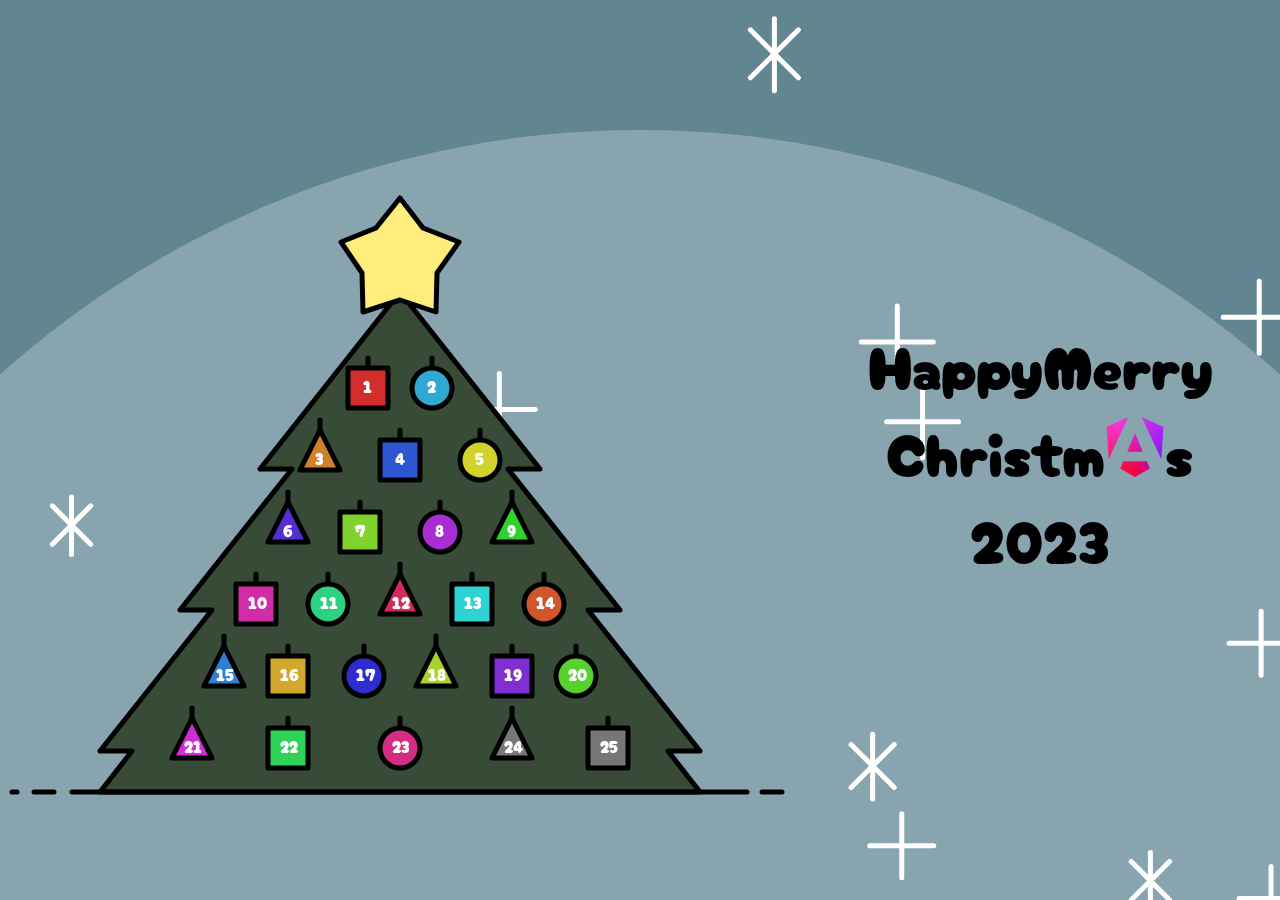
==== index.html @ 6daf7b14 "deploy: 8cb3fb19a23941d6f0b0b99a7056bf7deb6d0f2e" ====
<!DOCTYPE html><html lang="en" data-critters-container><head>
    <meta charset="utf-8">
    <title>Happy Merry Christmas! - Angular Advent Calendar 2023</title>
    <base href="/">
    <meta name="viewport" content="width=device-width, initial-scale=1">
    <link rel="icon" type="image/x-icon" href="favicon.ico">
  <style>@import"https://fonts.googleapis.com/css2?family=Cherry+Bomb+One&display=swap";html{font-family:Cherry Bomb One,cursive;box-sizing:border-box}html,body{margin:0;padding:0;height:100%}
</style><link rel="stylesheet" href="styles-BZAP3635.css" media="print" onload="this.media='all'"><noscript><link rel="stylesheet" href="styles-BZAP3635.css"></noscript><link rel="preload" href="https://fonts.googleapis.com/css2?family=Cherry+Bomb+One&amp;display=swap" as="style"><style ng-app-id="ng">[_nghost-ng-c3567031373]{width:100%;height:100%;position:relative}.main[_ngcontent-ng-c3567031373]{height:100%;display:flex;justify-content:center;align-items:center;position:relative;flex-direction:column}@media (min-width: 1200px){.main[_ngcontent-ng-c3567031373]{flex-direction:row}}</style><style ng-app-id="ng">[_nghost-ng-c1911143193]{display:flex;height:100%;width:100%;align-items:center;justify-content:center}.path[_ngcontent-ng-c1911143193]{fill:none;paint-order:fill markers stroke;stroke-linecap:round;stroke-linejoin:round;stroke-width:5;stroke:#000}.tree[_ngcontent-ng-c1911143193]{fill:#374b37}.star[_ngcontent-ng-c1911143193]{fill:#ffed7b;cursor:pointer}</style><style ng-app-id="ng">[_nghost-ng-c2914300643]{display:block;text-align:center;margin:2rem;font-size:60px}.keep-break-word[_ngcontent-ng-c2914300643]{word-break:keep-all}</style><style ng-app-id="ng">[_nghost-ng-c545840625]{position:fixed;top:0;left:0;z-index:-1;height:100vh;width:100vw;overflow:hidden}svg[_ngcontent-ng-c545840625]{width:100%;height:100%}g[_ngcontent-ng-c545840625]{fill:none;paint-order:fill markers stroke;stroke-linecap:round;stroke-linejoin:round;stroke-width:5;stroke:#fff}#background[_ngcontent-ng-c545840625]{stroke:none}#star[_ngcontent-ng-c545840625]   path[_ngcontent-ng-c545840625], #asterisk[_ngcontent-ng-c545840625]   path[_ngcontent-ng-c545840625]{stroke:#fff}</style><style ng-app-id="ng">.connector[_ngcontent-ng-c1810699050], .body[_ngcontent-ng-c1810699050]{stroke-width:5;stroke:#000}.connector[_ngcontent-ng-c1810699050]{stroke-linecap:round}.body[_ngcontent-ng-c1810699050]{paint-order:fill markers stroke;stroke-linecap:round;stroke-linejoin:round}[_nghost-ng-c1810699050]{cursor:pointer}.day[_ngcontent-ng-c1810699050]{fill:#fff}.disabled[_nghost-ng-c1810699050]{cursor:not-allowed}</style><link _ngcontent-ng-c2914300643 as="image" href="/assets/angular_gradient.png" rel="preload" fetchpriority="high"></head>
  <body><!--nghm-->
    <app-root _nghost-ng-c3567031373 ng-version="17.0.8" ngh="4" ng-server-context="ssg"><main _ngcontent-ng-c3567031373 class="main"><app-tree _ngcontent-ng-c3567031373 _nghost-ng-c1911143193 ngh="3"><svg _ngcontent-ng-c1911143193="" width="800" height="800" viewBox="0 0 800 600" version="1.1" xmlns="http://www.w3.org/2000/svg" xmlns:svg="http://www.w3.org/2000/svg"><path _ngcontent-ng-c1911143193="" d="M 400,142 260,319 h 32 L 180,460 h 32 L 100,601 H 132 l -32,41 h 600 l -32,-41 h 32 L 588,460 h 32 L 508,319 H 540 Z" class="path tree"/><path _ngcontent-ng-c1911143193="" d="M 400,48 423,78 459,92 437,123 436,162 400,150 363,162 362,123 341,92 376,78 Z" class="path star"/><path _ngcontent-ng-c1911143193="" d="M 72,642 H 747" class="path ground"/><path _ngcontent-ng-c1911143193="" d="M 34,642 H 54" class="path ground"/><path _ngcontent-ng-c1911143193="" d="m 12,642 h 5" class="path ground"/><path _ngcontent-ng-c1911143193="" d="m 762,642 h 20" class="path ground"/><g _ngcontent-ng-c1911143193="" app-ornament="" _nghost-ng-c1810699050="" class="" ngh="0"><path _ngcontent-ng-c1810699050="" class="connector" d="m 368,208 v 10"/><rect _ngcontent-ng-c1810699050="" width="40" height="40" class="body" fill="hsl(0, 65%, 50%)" x="348" y="218"/><!----><!----><!----><text _ngcontent-ng-c1810699050="" class="day" x="363" y="243"> 1
</text></g><g _ngcontent-ng-c1911143193="" app-ornament="" _nghost-ng-c1810699050="" class="" ngh="1"><path _ngcontent-ng-c1810699050="" class="connector" d="m 432,208 v 10"/><circle _ngcontent-ng-c1810699050="" r="20" class="body" fill="hsl(195, 65%, 50%)" cx="432" cy="238"/><!----><!----><!----><text _ngcontent-ng-c1810699050="" class="day" x="427" y="243"> 2
</text></g><g _ngcontent-ng-c1911143193="" app-ornament="" _nghost-ng-c1810699050="" class="" ngh="2"><path _ngcontent-ng-c1810699050="" class="connector" d="m 320,270 v 10"/><polygon _ngcontent-ng-c1810699050="" class="body" points="
        320,280
        300,320
        340,320
      " fill="hsl(390, 65%, 50%)"/><!----><!----><!----><text _ngcontent-ng-c1810699050="" class="day" x="315" y="315"> 3
</text></g><g _ngcontent-ng-c1911143193="" app-ornament="" _nghost-ng-c1810699050="" class="" ngh="0"><path _ngcontent-ng-c1810699050="" class="connector" d="m 400,280 v 10"/><rect _ngcontent-ng-c1810699050="" width="40" height="40" class="body" fill="hsl(585, 65%, 50%)" x="380" y="290"/><!----><!----><!----><text _ngcontent-ng-c1810699050="" class="day" x="395" y="315"> 4
</text></g><g _ngcontent-ng-c1911143193="" app-ornament="" _nghost-ng-c1810699050="" class="" ngh="1"><path _ngcontent-ng-c1810699050="" class="connector" d="m 480,280 v 10"/><circle _ngcontent-ng-c1810699050="" r="20" class="body" fill="hsl(780, 65%, 50%)" cx="480" cy="310"/><!----><!----><!----><text _ngcontent-ng-c1810699050="" class="day" x="475" y="315"> 5
</text></g><g _ngcontent-ng-c1911143193="" app-ornament="" _nghost-ng-c1810699050="" class="" ngh="2"><path _ngcontent-ng-c1810699050="" class="connector" d="m 288,342 v 10"/><polygon _ngcontent-ng-c1810699050="" class="body" points="
        288,352
        268,392
        308,392
      " fill="hsl(975, 65%, 50%)"/><!----><!----><!----><text _ngcontent-ng-c1810699050="" class="day" x="283" y="387"> 6
</text></g><g _ngcontent-ng-c1911143193="" app-ornament="" _nghost-ng-c1810699050="" class="" ngh="0"><path _ngcontent-ng-c1810699050="" class="connector" d="m 360,352 v 10"/><rect _ngcontent-ng-c1810699050="" width="40" height="40" class="body" fill="hsl(1170, 65%, 50%)" x="340" y="362"/><!----><!----><!----><text _ngcontent-ng-c1810699050="" class="day" x="355" y="387"> 7
</text></g><g _ngcontent-ng-c1911143193="" app-ornament="" _nghost-ng-c1810699050="" class="" ngh="1"><path _ngcontent-ng-c1810699050="" class="connector" d="m 440,352 v 10"/><circle _ngcontent-ng-c1810699050="" r="20" class="body" fill="hsl(1365, 65%, 50%)" cx="440" cy="382"/><!----><!----><!----><text _ngcontent-ng-c1810699050="" class="day" x="435" y="387"> 8
</text></g><g _ngcontent-ng-c1911143193="" app-ornament="" _nghost-ng-c1810699050="" class="" ngh="2"><path _ngcontent-ng-c1810699050="" class="connector" d="m 512,342 v 10"/><polygon _ngcontent-ng-c1810699050="" class="body" points="
        512,352
        492,392
        532,392
      " fill="hsl(1560, 65%, 50%)"/><!----><!----><!----><text _ngcontent-ng-c1810699050="" class="day" x="507" y="387"> 9
</text></g><g _ngcontent-ng-c1911143193="" app-ornament="" _nghost-ng-c1810699050="" class="" ngh="0"><path _ngcontent-ng-c1810699050="" class="connector" d="m 256,424 v 10"/><rect _ngcontent-ng-c1810699050="" width="40" height="40" class="body" fill="hsl(1755, 65%, 50%)" x="236" y="434"/><!----><!----><!----><text _ngcontent-ng-c1810699050="" class="day" x="248" y="459"> 10
</text></g><g _ngcontent-ng-c1911143193="" app-ornament="" _nghost-ng-c1810699050="" class="" ngh="1"><path _ngcontent-ng-c1810699050="" class="connector" d="m 328,424 v 10"/><circle _ngcontent-ng-c1810699050="" r="20" class="body" fill="hsl(1950, 65%, 50%)" cx="328" cy="454"/><!----><!----><!----><text _ngcontent-ng-c1810699050="" class="day" x="320" y="459"> 11
</text></g><g _ngcontent-ng-c1911143193="" app-ornament="" _nghost-ng-c1810699050="" class="" ngh="2"><path _ngcontent-ng-c1810699050="" class="connector" d="m 400,414 v 10"/><polygon _ngcontent-ng-c1810699050="" class="body" points="
        400,424
        380,464
        420,464
      " fill="hsl(2145, 65%, 50%)"/><!----><!----><!----><text _ngcontent-ng-c1810699050="" class="day" x="392" y="459"> 12
</text></g><g _ngcontent-ng-c1911143193="" app-ornament="" _nghost-ng-c1810699050="" class="" ngh="0"><path _ngcontent-ng-c1810699050="" class="connector" d="m 472,424 v 10"/><rect _ngcontent-ng-c1810699050="" width="40" height="40" class="body" fill="hsl(2340, 65%, 50%)" x="452" y="434"/><!----><!----><!----><text _ngcontent-ng-c1810699050="" class="day" x="464" y="459"> 13
</text></g><g _ngcontent-ng-c1911143193="" app-ornament="" _nghost-ng-c1810699050="" class="" ngh="1"><path _ngcontent-ng-c1810699050="" class="connector" d="m 544,424 v 10"/><circle _ngcontent-ng-c1810699050="" r="20" class="body" fill="hsl(2535, 65%, 50%)" cx="544" cy="454"/><!----><!----><!----><text _ngcontent-ng-c1810699050="" class="day" x="536" y="459"> 14
</text></g><g _ngcontent-ng-c1911143193="" app-ornament="" _nghost-ng-c1810699050="" class="" ngh="2"><path _ngcontent-ng-c1810699050="" class="connector" d="m 224,486 v 10"/><polygon _ngcontent-ng-c1810699050="" class="body" points="
        224,496
        204,536
        244,536
      " fill="hsl(2730, 65%, 50%)"/><!----><!----><!----><text _ngcontent-ng-c1810699050="" class="day" x="216" y="531"> 15
</text></g><g _ngcontent-ng-c1911143193="" app-ornament="" _nghost-ng-c1810699050="" class="" ngh="0"><path _ngcontent-ng-c1810699050="" class="connector" d="m 288,496 v 10"/><rect _ngcontent-ng-c1810699050="" width="40" height="40" class="body" fill="hsl(2925, 65%, 50%)" x="268" y="506"/><!----><!----><!----><text _ngcontent-ng-c1810699050="" class="day" x="280" y="531"> 16
</text></g><g _ngcontent-ng-c1911143193="" app-ornament="" _nghost-ng-c1810699050="" class="" ngh="1"><path _ngcontent-ng-c1810699050="" class="connector" d="m 364,496 v 10"/><circle _ngcontent-ng-c1810699050="" r="20" class="body" fill="hsl(3120, 65%, 50%)" cx="364" cy="526"/><!----><!----><!----><text _ngcontent-ng-c1810699050="" class="day" x="356" y="531"> 17
</text></g><g _ngcontent-ng-c1911143193="" app-ornament="" _nghost-ng-c1810699050="" class="" ngh="2"><path _ngcontent-ng-c1810699050="" class="connector" d="m 436,486 v 10"/><polygon _ngcontent-ng-c1810699050="" class="body" points="
        436,496
        416,536
        456,536
      " fill="hsl(3315, 65%, 50%)"/><!----><!----><!----><text _ngcontent-ng-c1810699050="" class="day" x="428" y="531"> 18
</text></g><g _ngcontent-ng-c1911143193="" app-ornament="" _nghost-ng-c1810699050="" class="" ngh="0"><path _ngcontent-ng-c1810699050="" class="connector" d="m 512,496 v 10"/><rect _ngcontent-ng-c1810699050="" width="40" height="40" class="body" fill="hsl(3510, 65%, 50%)" x="492" y="506"/><!----><!----><!----><text _ngcontent-ng-c1810699050="" class="day" x="504" y="531"> 19
</text></g><g _ngcontent-ng-c1911143193="" app-ornament="" _nghost-ng-c1810699050="" class="" ngh="1"><path _ngcontent-ng-c1810699050="" class="connector" d="m 576,496 v 10"/><circle _ngcontent-ng-c1810699050="" r="20" class="body" fill="hsl(3705, 65%, 50%)" cx="576" cy="526"/><!----><!----><!----><text _ngcontent-ng-c1810699050="" class="day" x="568" y="531"> 20
</text></g><g _ngcontent-ng-c1911143193="" app-ornament="" _nghost-ng-c1810699050="" class="" ngh="2"><path _ngcontent-ng-c1810699050="" class="connector" d="m 192,558 v 10"/><polygon _ngcontent-ng-c1810699050="" class="body" points="
        192,568
        172,608
        212,608
      " fill="hsl(3900, 65%, 50%)"/><!----><!----><!----><text _ngcontent-ng-c1810699050="" class="day" x="184" y="603"> 21
</text></g><g _ngcontent-ng-c1911143193="" app-ornament="" _nghost-ng-c1810699050="" class="" ngh="0"><path _ngcontent-ng-c1810699050="" class="connector" d="m 288,568 v 10"/><rect _ngcontent-ng-c1810699050="" width="40" height="40" class="body" fill="hsl(4095, 65%, 50%)" x="268" y="578"/><!----><!----><!----><text _ngcontent-ng-c1810699050="" class="day" x="280" y="603"> 22
</text></g><g _ngcontent-ng-c1911143193="" app-ornament="" _nghost-ng-c1810699050="" class="" ngh="1"><path _ngcontent-ng-c1810699050="" class="connector" d="m 400,568 v 10"/><circle _ngcontent-ng-c1810699050="" r="20" class="body" fill="hsl(4290, 65%, 50%)" cx="400" cy="598"/><!----><!----><!----><text _ngcontent-ng-c1810699050="" class="day" x="392" y="603"> 23
</text></g><g _ngcontent-ng-c1911143193="" app-ornament="" _nghost-ng-c1810699050="" class="disabled" ngh="2"><path _ngcontent-ng-c1810699050="" class="connector" d="m 512,558 v 10"/><polygon _ngcontent-ng-c1810699050="" class="body" points="
        512,568
        492,608
        532,608
      " fill="#777"/><!----><!----><!----><text _ngcontent-ng-c1810699050="" class="day" x="504" y="603"> 24
</text></g><g _ngcontent-ng-c1911143193="" app-ornament="" _nghost-ng-c1810699050="" class="disabled" ngh="0"><path _ngcontent-ng-c1810699050="" class="connector" d="m 608,568 v 10"/><rect _ngcontent-ng-c1810699050="" width="40" height="40" class="body" fill="#777" x="588" y="578"/><!----><!----><!----><text _ngcontent-ng-c1810699050="" class="day" x="600" y="603"> 25
</text></g><!----></svg></app-tree><app-title _ngcontent-ng-c3567031373 _nghost-ng-c2914300643 ngh="4"><span _ngcontent-ng-c2914300643 class="keep-break-word">Happy</span><span _ngcontent-ng-c2914300643 class="keep-break-word">Merry</span><span _ngcontent-ng-c2914300643 class="keep-break-word"> Christm<a _ngcontent-ng-c2914300643 href="https://angular.dev" rel="noopener noreferrer"><img _ngcontent-ng-c2914300643 priority ngsrc="/assets/angular_gradient.png" alt="Angular Logo" width="60" height="60" loading="eager" fetchpriority="high" ng-img="true" src="/assets/angular_gradient.png"></a>s
</span><span _ngcontent-ng-c2914300643 class="keep-break-word">2023</span></app-title></main><app-background _ngcontent-ng-c3567031373 _nghost-ng-c545840625 ngh="5"><svg _ngcontent-ng-c545840625="" version="1.1" xmlns="http://www.w3.org/2000/svg" preserveAspectRatio="xMidYMid slice" viewBox="0 0 800 800"><defs _ngcontent-ng-c545840625=""><g _ngcontent-ng-c545840625="" id="star"><path _ngcontent-ng-c545840625="" d="M -25,25 h 50" vector-effect="non-scaling-stroke"/><path _ngcontent-ng-c545840625="" d="M 0,0 v 50" vector-effect="non-scaling-stroke"/></g><g _ngcontent-ng-c545840625="" id="asterisk"><path _ngcontent-ng-c545840625="" d="m 0,3 v 45" vector-effect="non-scaling-stroke"/><path _ngcontent-ng-c545840625="" d="m 15,10 -30,30" vector-effect="non-scaling-stroke"/><path _ngcontent-ng-c545840625="" d="m -15,10 30,30" vector-effect="non-scaling-stroke"/></g></defs><g _ngcontent-ng-c545840625="" id="background"><rect _ngcontent-ng-c545840625="" width="800" height="800" x="0" y="0" style="fill: #628592;"/><circle _ngcontent-ng-c545840625="" cx="400" cy="800" r="600" style="fill: #87a4af;"/></g><use _ngcontent-ng-c545840625="" href="#asterisk" transform="translate(488.7 21.2) scale(0.9)"/><use _ngcontent-ng-c545840625="" href="#asterisk" transform="translate(299.5 187.4) scale(0.8)"/><use _ngcontent-ng-c545840625="" href="#asterisk" transform="translate(9.5 147.2) scale(1.0)"/><use _ngcontent-ng-c545840625="" href="#asterisk" transform="translate(322.3 275.7) scale(0.8)"/><use _ngcontent-ng-c545840625="" href="#asterisk" transform="translate(323.2 25.2) scale(1.0)"/><use _ngcontent-ng-c545840625="" href="#asterisk" transform="translate(42.2 118.5) scale(0.8)"/><use _ngcontent-ng-c545840625="" href="#asterisk" transform="translate(627.3 397.6) scale(0.8)"/><use _ngcontent-ng-c545840625="" href="#asterisk" transform="translate(281.0 639.5) scale(0.9)"/><use _ngcontent-ng-c545840625="" href="#asterisk" transform="translate(491.4 455.7) scale(0.8)"/><use _ngcontent-ng-c545840625="" href="#asterisk" transform="translate(281.7 281.9) scale(0.9)"/><use _ngcontent-ng-c545840625="" href="#asterisk" transform="translate(304.9 52.5) scale(1.0)"/><use _ngcontent-ng-c545840625="" href="#asterisk" transform="translate(693.0 119.6) scale(0.8)"/><!----><use _ngcontent-ng-c545840625="" href="#star" transform="translate(330.4 494.9) scale(1.0)"/><use _ngcontent-ng-c545840625="" href="#star" transform="translate(109.1 689.7) scale(0.8)"/><use _ngcontent-ng-c545840625="" href="#star" transform="translate(796.8 414.0) scale(0.9)"/><use _ngcontent-ng-c545840625="" href="#star" transform="translate(469.4 675.1) scale(0.8)"/><use _ngcontent-ng-c545840625="" href="#star" transform="translate(463.2 533.9) scale(0.8)"/><use _ngcontent-ng-c545840625="" href="#star" transform="translate(403.0 58.0) scale(0.8)"/><use _ngcontent-ng-c545840625="" href="#star" transform="translate(147.0 798.4) scale(0.8)"/><use _ngcontent-ng-c545840625="" href="#star" transform="translate(614.4 12.0) scale(0.8)"/><use _ngcontent-ng-c545840625="" href="#star" transform="translate(13.4 340.2) scale(0.8)"/><use _ngcontent-ng-c545840625="" href="#star" transform="translate(96.3 450.3) scale(0.8)"/><use _ngcontent-ng-c545840625="" href="#star" transform="translate(166.6 458.0) scale(0.8)"/><use _ngcontent-ng-c545840625="" href="#star" transform="translate(639.9 741.6) scale(1.0)"/><!----></svg></app-background></app-root>
  <script src="polyfills-LZBJRJJE.js" type="module"></script><script src="main-ANAC4H37.js" type="module"></script>

<script id="ng-state" type="application/json">{"__nghData__":[{"t":{"0":"t1","1":"t2","2":"t3"},"c":{"0":[{"i":"t2","r":2}],"1":[],"2":[]}},{"t":{"0":"t1","1":"t2","2":"t3"},"c":{"0":[{"i":"t1","r":2}],"1":[],"2":[]}},{"t":{"0":"t1","1":"t2","2":"t3"},"c":{"0":[{"i":"t3","r":2}],"1":[],"2":[]}},{"t":{"8":"t0"},"c":{"8":[{"i":"t0","r":1,"x":25}]}},{},{"t":{"13":"t4","15":"t5"},"c":{"13":[{"i":"t4","r":1,"x":12}],"15":[{"i":"t5","r":1,"x":12}]}}]}</script></body></html>
---- styles-BZAP3635.css ----
@import"https://fonts.googleapis.com/css2?family=Cherry+Bomb+One&display=swap";.cdk-overlay-container,.cdk-global-overlay-wrapper{pointer-events:none;top:0;left:0;height:100%;width:100%}.cdk-overlay-container{position:fixed;z-index:1000}.cdk-overlay-container:empty{display:none}.cdk-global-overlay-wrapper{display:flex;position:absolute;z-index:1000}.cdk-overlay-pane{position:absolute;pointer-events:auto;box-sizing:border-box;z-index:1000;display:flex;max-width:100%;max-height:100%}.cdk-overlay-backdrop{position:absolute;inset:0;z-index:1000;pointer-events:auto;-webkit-tap-highlight-color:rgba(0,0,0,0);transition:opacity .4s cubic-bezier(.25,.8,.25,1);opacity:0}.cdk-overlay-backdrop.cdk-overlay-backdrop-showing{opacity:1}.cdk-high-contrast-active .cdk-overlay-backdrop.cdk-overlay-backdrop-showing{opacity:.6}.cdk-overlay-dark-backdrop{background:rgba(0,0,0,.32)}.cdk-overlay-transparent-backdrop{transition:visibility 1ms linear,opacity 1ms linear;visibility:hidden;opacity:1}.cdk-overlay-transparent-backdrop.cdk-overlay-backdrop-showing{opacity:0;visibility:visible}.cdk-overlay-backdrop-noop-animation{transition:none}.cdk-overlay-connected-position-bounding-box{position:absolute;z-index:1000;display:flex;flex-direction:column;min-width:1px;min-height:1px}.cdk-global-scrollblock{position:fixed;width:100%;overflow-y:scroll}html{font-family:Cherry Bomb One,cursive;box-sizing:border-box}html,body{margin:0;padding:0;height:100%}
---- styles-BZAP3635.css ----
@import"https://fonts.googleapis.com/css2?family=Cherry+Bomb+One&display=swap";.cdk-overlay-container,.cdk-global-overlay-wrapper{pointer-events:none;top:0;left:0;height:100%;width:100%}.cdk-overlay-container{position:fixed;z-index:1000}.cdk-overlay-container:empty{display:none}.cdk-global-overlay-wrapper{display:flex;position:absolute;z-index:1000}.cdk-overlay-pane{position:absolute;pointer-events:auto;box-sizing:border-box;z-index:1000;display:flex;max-width:100%;max-height:100%}.cdk-overlay-backdrop{position:absolute;inset:0;z-index:1000;pointer-events:auto;-webkit-tap-highlight-color:rgba(0,0,0,0);transition:opacity .4s cubic-bezier(.25,.8,.25,1);opacity:0}.cdk-overlay-backdrop.cdk-overlay-backdrop-showing{opacity:1}.cdk-high-contrast-active .cdk-overlay-backdrop.cdk-overlay-backdrop-showing{opacity:.6}.cdk-overlay-dark-backdrop{background:rgba(0,0,0,.32)}.cdk-overlay-transparent-backdrop{transition:visibility 1ms linear,opacity 1ms linear;visibility:hidden;opacity:1}.cdk-overlay-transparent-backdrop.cdk-overlay-backdrop-showing{opacity:0;visibility:visible}.cdk-overlay-backdrop-noop-animation{transition:none}.cdk-overlay-connected-position-bounding-box{position:absolute;z-index:1000;display:flex;flex-direction:column;min-width:1px;min-height:1px}.cdk-global-scrollblock{position:fixed;width:100%;overflow-y:scroll}html{font-family:Cherry Bomb One,cursive;box-sizing:border-box}html,body{margin:0;padding:0;height:100%}
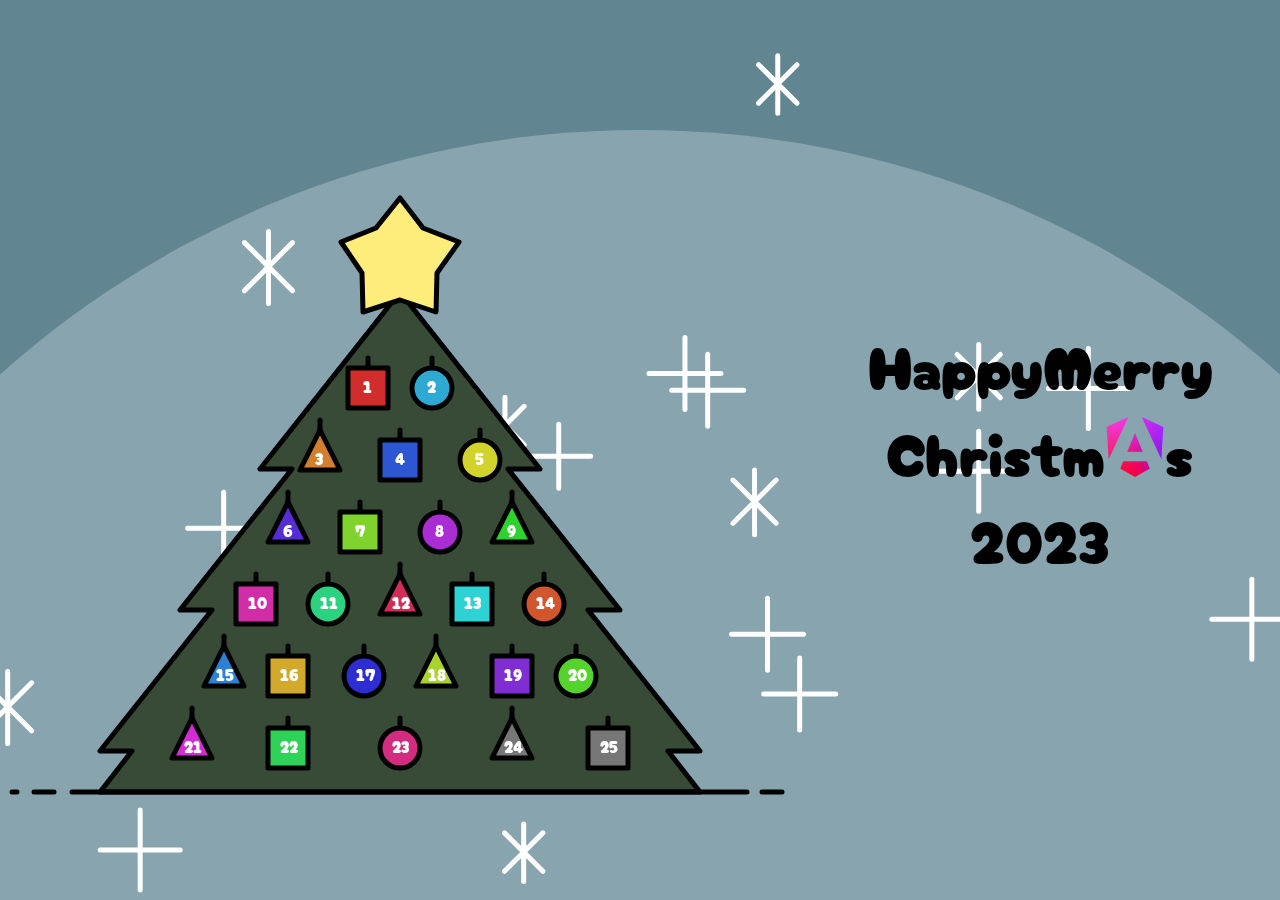
==== commit 278c7a33: "deploy: a0f792acda5c016a613d0eb96b7d4b60272ead85" ====
--- a/index.html
+++ b/index.html
@@ -1,7 +1,7 @@
 <!DOCTYPE html><html lang="en" data-critters-container><head>
     <meta charset="utf-8">
     <title>Happy Merry Christmas! - Angular Advent Calendar 2023</title>
-    <base href="/">
+    <base href="/angular-advent-calendar-2023/">
     <meta name="viewport" content="width=device-width, initial-scale=1">
     <link rel="icon" type="image/x-icon" href="favicon.ico">
   <style>@import"https://fonts.googleapis.com/css2?family=Cherry+Bomb+One&display=swap";html{font-family:Cherry Bomb One,cursive;box-sizing:border-box}html,body{margin:0;padding:0;height:100%}
@@ -65,7 +65,7 @@
       " fill="#777"/><!----><!----><!----><text _ngcontent-ng-c1810699050="" class="day" x="504" y="603"> 24
 </text></g><g _ngcontent-ng-c1911143193="" app-ornament="" _nghost-ng-c1810699050="" class="disabled" ngh="0"><path _ngcontent-ng-c1810699050="" class="connector" d="m 608,568 v 10"/><rect _ngcontent-ng-c1810699050="" width="40" height="40" class="body" fill="#777" x="588" y="578"/><!----><!----><!----><text _ngcontent-ng-c1810699050="" class="day" x="600" y="603"> 25
 </text></g><!----></svg></app-tree><app-title _ngcontent-ng-c3567031373 _nghost-ng-c2914300643 ngh="4"><span _ngcontent-ng-c2914300643 class="keep-break-word">Happy</span><span _ngcontent-ng-c2914300643 class="keep-break-word">Merry</span><span _ngcontent-ng-c2914300643 class="keep-break-word"> Christm<a _ngcontent-ng-c2914300643 href="https://angular.dev" rel="noopener noreferrer"><img _ngcontent-ng-c2914300643 priority ngsrc="/assets/angular_gradient.png" alt="Angular Logo" width="60" height="60" loading="eager" fetchpriority="high" ng-img="true" src="/assets/angular_gradient.png"></a>s
-</span><span _ngcontent-ng-c2914300643 class="keep-break-word">2023</span></app-title></main><app-background _ngcontent-ng-c3567031373 _nghost-ng-c545840625 ngh="5"><svg _ngcontent-ng-c545840625="" version="1.1" xmlns="http://www.w3.org/2000/svg" preserveAspectRatio="xMidYMid slice" viewBox="0 0 800 800"><defs _ngcontent-ng-c545840625=""><g _ngcontent-ng-c545840625="" id="star"><path _ngcontent-ng-c545840625="" d="M -25,25 h 50" vector-effect="non-scaling-stroke"/><path _ngcontent-ng-c545840625="" d="M 0,0 v 50" vector-effect="non-scaling-stroke"/></g><g _ngcontent-ng-c545840625="" id="asterisk"><path _ngcontent-ng-c545840625="" d="m 0,3 v 45" vector-effect="non-scaling-stroke"/><path _ngcontent-ng-c545840625="" d="m 15,10 -30,30" vector-effect="non-scaling-stroke"/><path _ngcontent-ng-c545840625="" d="m -15,10 30,30" vector-effect="non-scaling-stroke"/></g></defs><g _ngcontent-ng-c545840625="" id="background"><rect _ngcontent-ng-c545840625="" width="800" height="800" x="0" y="0" style="fill: #628592;"/><circle _ngcontent-ng-c545840625="" cx="400" cy="800" r="600" style="fill: #87a4af;"/></g><use _ngcontent-ng-c545840625="" href="#asterisk" transform="translate(488.7 21.2) scale(0.9)"/><use _ngcontent-ng-c545840625="" href="#asterisk" transform="translate(299.5 187.4) scale(0.8)"/><use _ngcontent-ng-c545840625="" href="#asterisk" transform="translate(9.5 147.2) scale(1.0)"/><use _ngcontent-ng-c545840625="" href="#asterisk" transform="translate(322.3 275.7) scale(0.8)"/><use _ngcontent-ng-c545840625="" href="#asterisk" transform="translate(323.2 25.2) scale(1.0)"/><use _ngcontent-ng-c545840625="" href="#asterisk" transform="translate(42.2 118.5) scale(0.8)"/><use _ngcontent-ng-c545840625="" href="#asterisk" transform="translate(627.3 397.6) scale(0.8)"/><use _ngcontent-ng-c545840625="" href="#asterisk" transform="translate(281.0 639.5) scale(0.9)"/><use _ngcontent-ng-c545840625="" href="#asterisk" transform="translate(491.4 455.7) scale(0.8)"/><use _ngcontent-ng-c545840625="" href="#asterisk" transform="translate(281.7 281.9) scale(0.9)"/><use _ngcontent-ng-c545840625="" href="#asterisk" transform="translate(304.9 52.5) scale(1.0)"/><use _ngcontent-ng-c545840625="" href="#asterisk" transform="translate(693.0 119.6) scale(0.8)"/><!----><use _ngcontent-ng-c545840625="" href="#star" transform="translate(330.4 494.9) scale(1.0)"/><use _ngcontent-ng-c545840625="" href="#star" transform="translate(109.1 689.7) scale(0.8)"/><use _ngcontent-ng-c545840625="" href="#star" transform="translate(796.8 414.0) scale(0.9)"/><use _ngcontent-ng-c545840625="" href="#star" transform="translate(469.4 675.1) scale(0.8)"/><use _ngcontent-ng-c545840625="" href="#star" transform="translate(463.2 533.9) scale(0.8)"/><use _ngcontent-ng-c545840625="" href="#star" transform="translate(403.0 58.0) scale(0.8)"/><use _ngcontent-ng-c545840625="" href="#star" transform="translate(147.0 798.4) scale(0.8)"/><use _ngcontent-ng-c545840625="" href="#star" transform="translate(614.4 12.0) scale(0.8)"/><use _ngcontent-ng-c545840625="" href="#star" transform="translate(13.4 340.2) scale(0.8)"/><use _ngcontent-ng-c545840625="" href="#star" transform="translate(96.3 450.3) scale(0.8)"/><use _ngcontent-ng-c545840625="" href="#star" transform="translate(166.6 458.0) scale(0.8)"/><use _ngcontent-ng-c545840625="" href="#star" transform="translate(639.9 741.6) scale(1.0)"/><!----></svg></app-background></app-root>
+</span><span _ngcontent-ng-c2914300643 class="keep-break-word">2023</span></app-title></main><app-background _ngcontent-ng-c3567031373 _nghost-ng-c545840625 ngh="5"><svg _ngcontent-ng-c545840625="" version="1.1" xmlns="http://www.w3.org/2000/svg" preserveAspectRatio="xMidYMid slice" viewBox="0 0 800 800"><defs _ngcontent-ng-c545840625=""><g _ngcontent-ng-c545840625="" id="star"><path _ngcontent-ng-c545840625="" d="M -25,25 h 50" vector-effect="non-scaling-stroke"/><path _ngcontent-ng-c545840625="" d="M 0,0 v 50" vector-effect="non-scaling-stroke"/></g><g _ngcontent-ng-c545840625="" id="asterisk"><path _ngcontent-ng-c545840625="" d="m 0,3 v 45" vector-effect="non-scaling-stroke"/><path _ngcontent-ng-c545840625="" d="m 15,10 -30,30" vector-effect="non-scaling-stroke"/><path _ngcontent-ng-c545840625="" d="m -15,10 30,30" vector-effect="non-scaling-stroke"/></g></defs><g _ngcontent-ng-c545840625="" id="background"><rect _ngcontent-ng-c545840625="" width="800" height="800" x="0" y="0" style="fill: #628592;"/><circle _ngcontent-ng-c545840625="" cx="400" cy="800" r="600" style="fill: #87a4af;"/></g><use _ngcontent-ng-c545840625="" href="#asterisk" transform="translate(424.0 42.2) scale(1.0)"/><use _ngcontent-ng-c545840625="" href="#asterisk" transform="translate(4.8 535.5) scale(1.0)"/><use _ngcontent-ng-c545840625="" href="#asterisk" transform="translate(315.6 364.7) scale(0.8)"/><use _ngcontent-ng-c545840625="" href="#asterisk" transform="translate(471.6 409.8) scale(0.9)"/><use _ngcontent-ng-c545840625="" href="#asterisk" transform="translate(381.8 51.9) scale(0.9)"/><use _ngcontent-ng-c545840625="" href="#asterisk" transform="translate(307.6 422.2) scale(0.8)"/><use _ngcontent-ng-c545840625="" href="#asterisk" transform="translate(265.2 574.9) scale(0.8)"/><use _ngcontent-ng-c545840625="" href="#asterisk" transform="translate(486.1 151.2) scale(0.8)"/><use _ngcontent-ng-c545840625="" href="#asterisk" transform="translate(611.7 331.3) scale(0.9)"/><use _ngcontent-ng-c545840625="" href="#asterisk" transform="translate(18.6 36.6) scale(0.8)"/><use _ngcontent-ng-c545840625="" href="#asterisk" transform="translate(327.3 631.3) scale(0.8)"/><use _ngcontent-ng-c545840625="" href="#asterisk" transform="translate(167.8 260.4) scale(1.0)"/><!----><use _ngcontent-ng-c545840625="" href="#star" transform="translate(479.7 492.7) scale(0.9)"/><use _ngcontent-ng-c545840625="" href="#star" transform="translate(395.8 757.3) scale(0.9)"/><use _ngcontent-ng-c545840625="" href="#star" transform="translate(499.8 530.0) scale(0.9)"/><use _ngcontent-ng-c545840625="" href="#star" transform="translate(611.7 388.3) scale(1.0)"/><use _ngcontent-ng-c545840625="" href="#star" transform="translate(782.4 480.8) scale(1.0)"/><use _ngcontent-ng-c545840625="" href="#star" transform="translate(428.1 329.7) scale(0.9)"/><use _ngcontent-ng-c545840625="" href="#star" transform="translate(87.6 625.0) scale(1.0)"/><use _ngcontent-ng-c545840625="" href="#star" transform="translate(139.8 426.4) scale(0.9)"/><use _ngcontent-ng-c545840625="" href="#star" transform="translate(68.8 694.0) scale(0.9)"/><use _ngcontent-ng-c545840625="" href="#star" transform="translate(349.2 383.9) scale(0.8)"/><use _ngcontent-ng-c545840625="" href="#star" transform="translate(442.3 340.1) scale(0.9)"/><use _ngcontent-ng-c545840625="" href="#star" transform="translate(680.2 336.5) scale(1.0)"/><!----></svg></app-background></app-root>
   <script src="polyfills-LZBJRJJE.js" type="module"></script><script src="main-ANAC4H37.js" type="module"></script>
 
 <script id="ng-state" type="application/json">{"__nghData__":[{"t":{"0":"t1","1":"t2","2":"t3"},"c":{"0":[{"i":"t2","r":2}],"1":[],"2":[]}},{"t":{"0":"t1","1":"t2","2":"t3"},"c":{"0":[{"i":"t1","r":2}],"1":[],"2":[]}},{"t":{"0":"t1","1":"t2","2":"t3"},"c":{"0":[{"i":"t3","r":2}],"1":[],"2":[]}},{"t":{"8":"t0"},"c":{"8":[{"i":"t0","r":1,"x":25}]}},{},{"t":{"13":"t4","15":"t5"},"c":{"13":[{"i":"t4","r":1,"x":12}],"15":[{"i":"t5","r":1,"x":12}]}}]}</script></body></html>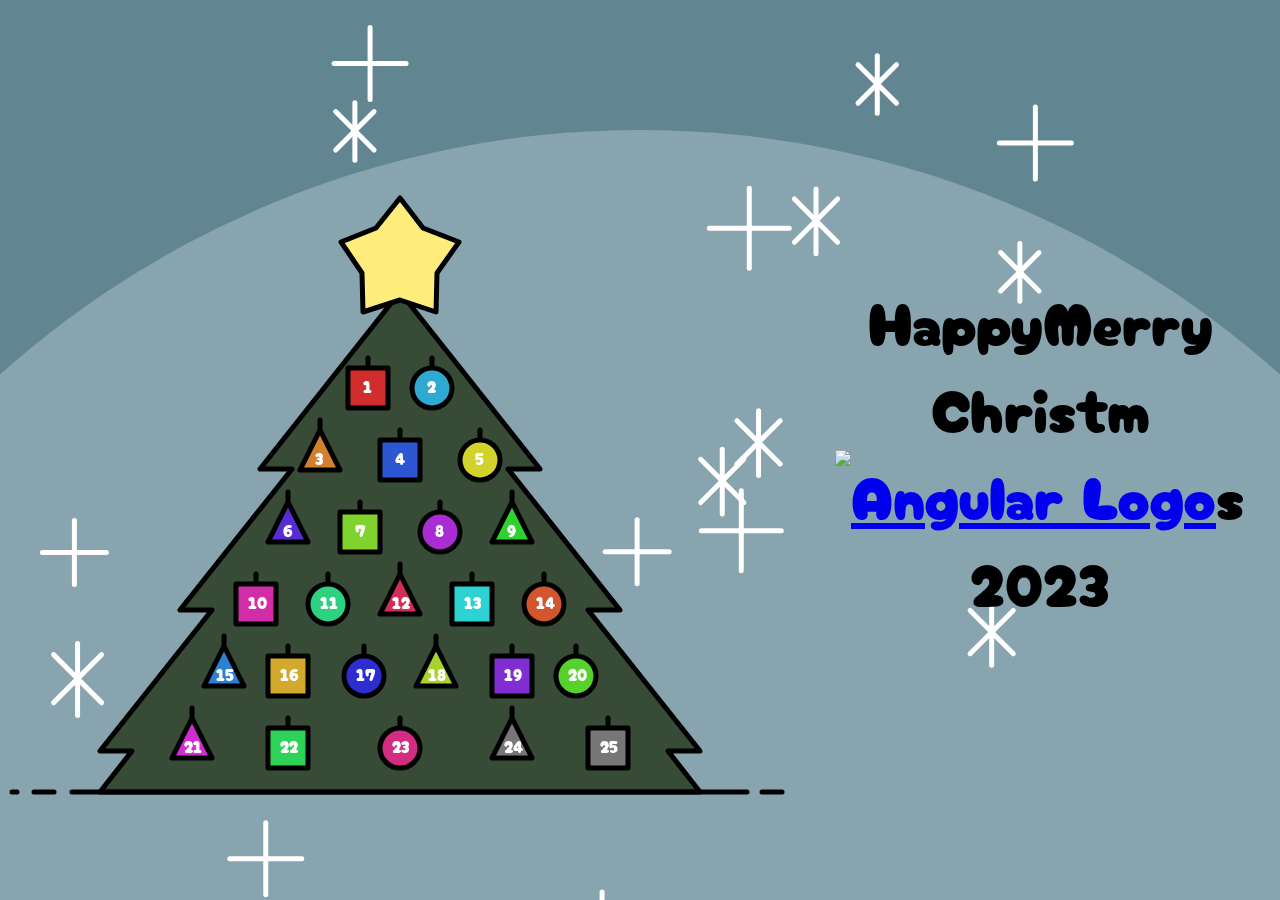
==== commit 7d47389a: "deploy: c7eaf673eb299fcfc7c3b848c6e44d944daeba2a" ====
--- a/index.html
+++ b/index.html
@@ -5,7 +5,7 @@
     <meta name="viewport" content="width=device-width, initial-scale=1">
     <link rel="icon" type="image/x-icon" href="favicon.ico">
   <style>@import"https://fonts.googleapis.com/css2?family=Cherry+Bomb+One&display=swap";html{font-family:Cherry Bomb One,cursive;box-sizing:border-box}html,body{margin:0;padding:0;height:100%}
-</style><link rel="stylesheet" href="styles-BZAP3635.css" media="print" onload="this.media='all'"><noscript><link rel="stylesheet" href="styles-BZAP3635.css"></noscript><link rel="preload" href="https://fonts.googleapis.com/css2?family=Cherry+Bomb+One&amp;display=swap" as="style"><style ng-app-id="ng">[_nghost-ng-c3567031373]{width:100%;height:100%;position:relative}.main[_ngcontent-ng-c3567031373]{height:100%;display:flex;justify-content:center;align-items:center;position:relative;flex-direction:column}@media (min-width: 1200px){.main[_ngcontent-ng-c3567031373]{flex-direction:row}}</style><style ng-app-id="ng">[_nghost-ng-c1911143193]{display:flex;height:100%;width:100%;align-items:center;justify-content:center}.path[_ngcontent-ng-c1911143193]{fill:none;paint-order:fill markers stroke;stroke-linecap:round;stroke-linejoin:round;stroke-width:5;stroke:#000}.tree[_ngcontent-ng-c1911143193]{fill:#374b37}.star[_ngcontent-ng-c1911143193]{fill:#ffed7b;cursor:pointer}</style><style ng-app-id="ng">[_nghost-ng-c2914300643]{display:block;text-align:center;margin:2rem;font-size:60px}.keep-break-word[_ngcontent-ng-c2914300643]{word-break:keep-all}</style><style ng-app-id="ng">[_nghost-ng-c545840625]{position:fixed;top:0;left:0;z-index:-1;height:100vh;width:100vw;overflow:hidden}svg[_ngcontent-ng-c545840625]{width:100%;height:100%}g[_ngcontent-ng-c545840625]{fill:none;paint-order:fill markers stroke;stroke-linecap:round;stroke-linejoin:round;stroke-width:5;stroke:#fff}#background[_ngcontent-ng-c545840625]{stroke:none}#star[_ngcontent-ng-c545840625]   path[_ngcontent-ng-c545840625], #asterisk[_ngcontent-ng-c545840625]   path[_ngcontent-ng-c545840625]{stroke:#fff}</style><style ng-app-id="ng">.connector[_ngcontent-ng-c1810699050], .body[_ngcontent-ng-c1810699050]{stroke-width:5;stroke:#000}.connector[_ngcontent-ng-c1810699050]{stroke-linecap:round}.body[_ngcontent-ng-c1810699050]{paint-order:fill markers stroke;stroke-linecap:round;stroke-linejoin:round}[_nghost-ng-c1810699050]{cursor:pointer}.day[_ngcontent-ng-c1810699050]{fill:#fff}.disabled[_nghost-ng-c1810699050]{cursor:not-allowed}</style><link _ngcontent-ng-c2914300643 as="image" href="/assets/angular_gradient.png" rel="preload" fetchpriority="high"></head>
+</style><link rel="stylesheet" href="styles-BZAP3635.css" media="print" onload="this.media='all'"><noscript><link rel="stylesheet" href="styles-BZAP3635.css"></noscript><link rel="preload" href="https://fonts.googleapis.com/css2?family=Cherry+Bomb+One&amp;display=swap" as="style"><style ng-app-id="ng">[_nghost-ng-c3567031373]{width:100%;height:100%;position:relative}.main[_ngcontent-ng-c3567031373]{height:100%;display:flex;justify-content:center;align-items:center;position:relative;flex-direction:column}@media (min-width: 1200px){.main[_ngcontent-ng-c3567031373]{flex-direction:row}}</style><style ng-app-id="ng">[_nghost-ng-c1911143193]{display:flex;height:100%;width:100%;align-items:center;justify-content:center}.path[_ngcontent-ng-c1911143193]{fill:none;paint-order:fill markers stroke;stroke-linecap:round;stroke-linejoin:round;stroke-width:5;stroke:#000}.tree[_ngcontent-ng-c1911143193]{fill:#374b37}.star[_ngcontent-ng-c1911143193]{fill:#ffed7b;cursor:pointer}</style><style ng-app-id="ng">[_nghost-ng-c4089747516]{display:block;text-align:center;margin:2rem;font-size:60px}.keep-break-word[_ngcontent-ng-c4089747516]{word-break:keep-all}</style><style ng-app-id="ng">[_nghost-ng-c545840625]{position:fixed;top:0;left:0;z-index:-1;height:100vh;width:100vw;overflow:hidden}svg[_ngcontent-ng-c545840625]{width:100%;height:100%}g[_ngcontent-ng-c545840625]{fill:none;paint-order:fill markers stroke;stroke-linecap:round;stroke-linejoin:round;stroke-width:5;stroke:#fff}#background[_ngcontent-ng-c545840625]{stroke:none}#star[_ngcontent-ng-c545840625]   path[_ngcontent-ng-c545840625], #asterisk[_ngcontent-ng-c545840625]   path[_ngcontent-ng-c545840625]{stroke:#fff}</style><style ng-app-id="ng">.connector[_ngcontent-ng-c1810699050], .body[_ngcontent-ng-c1810699050]{stroke-width:5;stroke:#000}.connector[_ngcontent-ng-c1810699050]{stroke-linecap:round}.body[_ngcontent-ng-c1810699050]{paint-order:fill markers stroke;stroke-linecap:round;stroke-linejoin:round}[_nghost-ng-c1810699050]{cursor:pointer}.day[_ngcontent-ng-c1810699050]{fill:#fff}.disabled[_nghost-ng-c1810699050]{cursor:not-allowed}</style><link _ngcontent-ng-c4089747516 as="image" href="assets/angular_gradient.png" rel="preload" fetchpriority="high"></head>
   <body><!--nghm-->
     <app-root _nghost-ng-c3567031373 ng-version="17.0.8" ngh="4" ng-server-context="ssg"><main _ngcontent-ng-c3567031373 class="main"><app-tree _ngcontent-ng-c3567031373 _nghost-ng-c1911143193 ngh="3"><svg _ngcontent-ng-c1911143193="" width="800" height="800" viewBox="0 0 800 600" version="1.1" xmlns="http://www.w3.org/2000/svg" xmlns:svg="http://www.w3.org/2000/svg"><path _ngcontent-ng-c1911143193="" d="M 400,142 260,319 h 32 L 180,460 h 32 L 100,601 H 132 l -32,41 h 600 l -32,-41 h 32 L 588,460 h 32 L 508,319 H 540 Z" class="path tree"/><path _ngcontent-ng-c1911143193="" d="M 400,48 423,78 459,92 437,123 436,162 400,150 363,162 362,123 341,92 376,78 Z" class="path star"/><path _ngcontent-ng-c1911143193="" d="M 72,642 H 747" class="path ground"/><path _ngcontent-ng-c1911143193="" d="M 34,642 H 54" class="path ground"/><path _ngcontent-ng-c1911143193="" d="m 12,642 h 5" class="path ground"/><path _ngcontent-ng-c1911143193="" d="m 762,642 h 20" class="path ground"/><g _ngcontent-ng-c1911143193="" app-ornament="" _nghost-ng-c1810699050="" class="" ngh="0"><path _ngcontent-ng-c1810699050="" class="connector" d="m 368,208 v 10"/><rect _ngcontent-ng-c1810699050="" width="40" height="40" class="body" fill="hsl(0, 65%, 50%)" x="348" y="218"/><!----><!----><!----><text _ngcontent-ng-c1810699050="" class="day" x="363" y="243"> 1
 </text></g><g _ngcontent-ng-c1911143193="" app-ornament="" _nghost-ng-c1810699050="" class="" ngh="1"><path _ngcontent-ng-c1810699050="" class="connector" d="m 432,208 v 10"/><circle _ngcontent-ng-c1810699050="" r="20" class="body" fill="hsl(195, 65%, 50%)" cx="432" cy="238"/><!----><!----><!----><text _ngcontent-ng-c1810699050="" class="day" x="427" y="243"> 2
@@ -64,8 +64,8 @@
         532,608
       " fill="#777"/><!----><!----><!----><text _ngcontent-ng-c1810699050="" class="day" x="504" y="603"> 24
 </text></g><g _ngcontent-ng-c1911143193="" app-ornament="" _nghost-ng-c1810699050="" class="disabled" ngh="0"><path _ngcontent-ng-c1810699050="" class="connector" d="m 608,568 v 10"/><rect _ngcontent-ng-c1810699050="" width="40" height="40" class="body" fill="#777" x="588" y="578"/><!----><!----><!----><text _ngcontent-ng-c1810699050="" class="day" x="600" y="603"> 25
-</text></g><!----></svg></app-tree><app-title _ngcontent-ng-c3567031373 _nghost-ng-c2914300643 ngh="4"><span _ngcontent-ng-c2914300643 class="keep-break-word">Happy</span><span _ngcontent-ng-c2914300643 class="keep-break-word">Merry</span><span _ngcontent-ng-c2914300643 class="keep-break-word"> Christm<a _ngcontent-ng-c2914300643 href="https://angular.dev" rel="noopener noreferrer"><img _ngcontent-ng-c2914300643 priority ngsrc="/assets/angular_gradient.png" alt="Angular Logo" width="60" height="60" loading="eager" fetchpriority="high" ng-img="true" src="/assets/angular_gradient.png"></a>s
-</span><span _ngcontent-ng-c2914300643 class="keep-break-word">2023</span></app-title></main><app-background _ngcontent-ng-c3567031373 _nghost-ng-c545840625 ngh="5"><svg _ngcontent-ng-c545840625="" version="1.1" xmlns="http://www.w3.org/2000/svg" preserveAspectRatio="xMidYMid slice" viewBox="0 0 800 800"><defs _ngcontent-ng-c545840625=""><g _ngcontent-ng-c545840625="" id="star"><path _ngcontent-ng-c545840625="" d="M -25,25 h 50" vector-effect="non-scaling-stroke"/><path _ngcontent-ng-c545840625="" d="M 0,0 v 50" vector-effect="non-scaling-stroke"/></g><g _ngcontent-ng-c545840625="" id="asterisk"><path _ngcontent-ng-c545840625="" d="m 0,3 v 45" vector-effect="non-scaling-stroke"/><path _ngcontent-ng-c545840625="" d="m 15,10 -30,30" vector-effect="non-scaling-stroke"/><path _ngcontent-ng-c545840625="" d="m -15,10 30,30" vector-effect="non-scaling-stroke"/></g></defs><g _ngcontent-ng-c545840625="" id="background"><rect _ngcontent-ng-c545840625="" width="800" height="800" x="0" y="0" style="fill: #628592;"/><circle _ngcontent-ng-c545840625="" cx="400" cy="800" r="600" style="fill: #87a4af;"/></g><use _ngcontent-ng-c545840625="" href="#asterisk" transform="translate(424.0 42.2) scale(1.0)"/><use _ngcontent-ng-c545840625="" href="#asterisk" transform="translate(4.8 535.5) scale(1.0)"/><use _ngcontent-ng-c545840625="" href="#asterisk" transform="translate(315.6 364.7) scale(0.8)"/><use _ngcontent-ng-c545840625="" href="#asterisk" transform="translate(471.6 409.8) scale(0.9)"/><use _ngcontent-ng-c545840625="" href="#asterisk" transform="translate(381.8 51.9) scale(0.9)"/><use _ngcontent-ng-c545840625="" href="#asterisk" transform="translate(307.6 422.2) scale(0.8)"/><use _ngcontent-ng-c545840625="" href="#asterisk" transform="translate(265.2 574.9) scale(0.8)"/><use _ngcontent-ng-c545840625="" href="#asterisk" transform="translate(486.1 151.2) scale(0.8)"/><use _ngcontent-ng-c545840625="" href="#asterisk" transform="translate(611.7 331.3) scale(0.9)"/><use _ngcontent-ng-c545840625="" href="#asterisk" transform="translate(18.6 36.6) scale(0.8)"/><use _ngcontent-ng-c545840625="" href="#asterisk" transform="translate(327.3 631.3) scale(0.8)"/><use _ngcontent-ng-c545840625="" href="#asterisk" transform="translate(167.8 260.4) scale(1.0)"/><!----><use _ngcontent-ng-c545840625="" href="#star" transform="translate(479.7 492.7) scale(0.9)"/><use _ngcontent-ng-c545840625="" href="#star" transform="translate(395.8 757.3) scale(0.9)"/><use _ngcontent-ng-c545840625="" href="#star" transform="translate(499.8 530.0) scale(0.9)"/><use _ngcontent-ng-c545840625="" href="#star" transform="translate(611.7 388.3) scale(1.0)"/><use _ngcontent-ng-c545840625="" href="#star" transform="translate(782.4 480.8) scale(1.0)"/><use _ngcontent-ng-c545840625="" href="#star" transform="translate(428.1 329.7) scale(0.9)"/><use _ngcontent-ng-c545840625="" href="#star" transform="translate(87.6 625.0) scale(1.0)"/><use _ngcontent-ng-c545840625="" href="#star" transform="translate(139.8 426.4) scale(0.9)"/><use _ngcontent-ng-c545840625="" href="#star" transform="translate(68.8 694.0) scale(0.9)"/><use _ngcontent-ng-c545840625="" href="#star" transform="translate(349.2 383.9) scale(0.8)"/><use _ngcontent-ng-c545840625="" href="#star" transform="translate(442.3 340.1) scale(0.9)"/><use _ngcontent-ng-c545840625="" href="#star" transform="translate(680.2 336.5) scale(1.0)"/><!----></svg></app-background></app-root>
-  <script src="polyfills-LZBJRJJE.js" type="module"></script><script src="main-ANAC4H37.js" type="module"></script>
+</text></g><!----></svg></app-tree><app-title _ngcontent-ng-c3567031373 _nghost-ng-c4089747516 ngh="4"><span _ngcontent-ng-c4089747516 class="keep-break-word">Happy</span><span _ngcontent-ng-c4089747516 class="keep-break-word">Merry</span><span _ngcontent-ng-c4089747516 class="keep-break-word"> Christm<a _ngcontent-ng-c4089747516 href="https://angular.dev" rel="noopener noreferrer"><img _ngcontent-ng-c4089747516 priority ngsrc="assets/angular_gradient.png" alt="Angular Logo" width="60" height="60" loading="eager" fetchpriority="high" ng-img="true" src="assets/angular_gradient.png"></a>s
+</span><span _ngcontent-ng-c4089747516 class="keep-break-word">2023</span></app-title></main><app-background _ngcontent-ng-c3567031373 _nghost-ng-c545840625 ngh="5"><svg _ngcontent-ng-c545840625="" version="1.1" xmlns="http://www.w3.org/2000/svg" preserveAspectRatio="xMidYMid slice" viewBox="0 0 800 800"><defs _ngcontent-ng-c545840625=""><g _ngcontent-ng-c545840625="" id="star"><path _ngcontent-ng-c545840625="" d="M -25,25 h 50" vector-effect="non-scaling-stroke"/><path _ngcontent-ng-c545840625="" d="M 0,0 v 50" vector-effect="non-scaling-stroke"/></g><g _ngcontent-ng-c545840625="" id="asterisk"><path _ngcontent-ng-c545840625="" d="m 0,3 v 45" vector-effect="non-scaling-stroke"/><path _ngcontent-ng-c545840625="" d="m 15,10 -30,30" vector-effect="non-scaling-stroke"/><path _ngcontent-ng-c545840625="" d="m -15,10 30,30" vector-effect="non-scaling-stroke"/></g></defs><g _ngcontent-ng-c545840625="" id="background"><rect _ngcontent-ng-c545840625="" width="800" height="800" x="0" y="0" style="fill: #628592;"/><circle _ngcontent-ng-c545840625="" cx="400" cy="800" r="600" style="fill: #87a4af;"/></g><use _ngcontent-ng-c545840625="" href="#asterisk" transform="translate(474.1 372.7) scale(0.9)"/><use _ngcontent-ng-c545840625="" href="#asterisk" transform="translate(129.4 790.0) scale(0.8)"/><use _ngcontent-ng-c545840625="" href="#asterisk" transform="translate(510.0 234.1) scale(0.9)"/><use _ngcontent-ng-c545840625="" href="#asterisk" transform="translate(48.5 517.9) scale(1.0)"/><use _ngcontent-ng-c545840625="" href="#asterisk" transform="translate(377.3 763.4) scale(1.0)"/><use _ngcontent-ng-c545840625="" href="#asterisk" transform="translate(619.8 491.3) scale(0.9)"/><use _ngcontent-ng-c545840625="" href="#asterisk" transform="translate(221.8 180.5) scale(0.8)"/><use _ngcontent-ng-c545840625="" href="#asterisk" transform="translate(540.8 6.9) scale(0.8)"/><use _ngcontent-ng-c545840625="" href="#asterisk" transform="translate(451.4 396.8) scale(0.9)"/><use _ngcontent-ng-c545840625="" href="#asterisk" transform="translate(637.4 268.6) scale(0.8)"/><use _ngcontent-ng-c545840625="" href="#asterisk" transform="translate(301.7 689.0) scale(0.9)"/><use _ngcontent-ng-c545840625="" href="#asterisk" transform="translate(548.3 151.2) scale(0.8)"/><!----><use _ngcontent-ng-c545840625="" href="#star" transform="translate(463.3 425.5) scale(1.0)"/><use _ngcontent-ng-c545840625="" href="#star" transform="translate(166.1 633.0) scale(0.9)"/><use _ngcontent-ng-c545840625="" href="#star" transform="translate(231.3 136.0) scale(0.9)"/><use _ngcontent-ng-c545840625="" href="#star" transform="translate(322.0 12.9) scale(1.0)"/><use _ngcontent-ng-c545840625="" href="#star" transform="translate(376.3 676.2) scale(0.9)"/><use _ngcontent-ng-c545840625="" href="#star" transform="translate(66.2 741.4) scale(0.9)"/><use _ngcontent-ng-c545840625="" href="#star" transform="translate(647.1 185.7) scale(0.9)"/><use _ngcontent-ng-c545840625="" href="#star" transform="translate(322.2 494.9) scale(0.8)"/><use _ngcontent-ng-c545840625="" href="#star" transform="translate(398.2 443.6) scale(0.8)"/><use _ngcontent-ng-c545840625="" href="#star" transform="translate(468.3 236.4) scale(1.0)"/><use _ngcontent-ng-c545840625="" href="#star" transform="translate(46.5 444.0) scale(0.8)"/><use _ngcontent-ng-c545840625="" href="#star" transform="translate(637.0 783.3) scale(0.9)"/><!----></svg></app-background></app-root>
+  <script src="polyfills-LZBJRJJE.js" type="module"></script><script src="main-PEUI2PZM.js" type="module"></script>
 
 <script id="ng-state" type="application/json">{"__nghData__":[{"t":{"0":"t1","1":"t2","2":"t3"},"c":{"0":[{"i":"t2","r":2}],"1":[],"2":[]}},{"t":{"0":"t1","1":"t2","2":"t3"},"c":{"0":[{"i":"t1","r":2}],"1":[],"2":[]}},{"t":{"0":"t1","1":"t2","2":"t3"},"c":{"0":[{"i":"t3","r":2}],"1":[],"2":[]}},{"t":{"8":"t0"},"c":{"8":[{"i":"t0","r":1,"x":25}]}},{},{"t":{"13":"t4","15":"t5"},"c":{"13":[{"i":"t4","r":1,"x":12}],"15":[{"i":"t5","r":1,"x":12}]}}]}</script></body></html>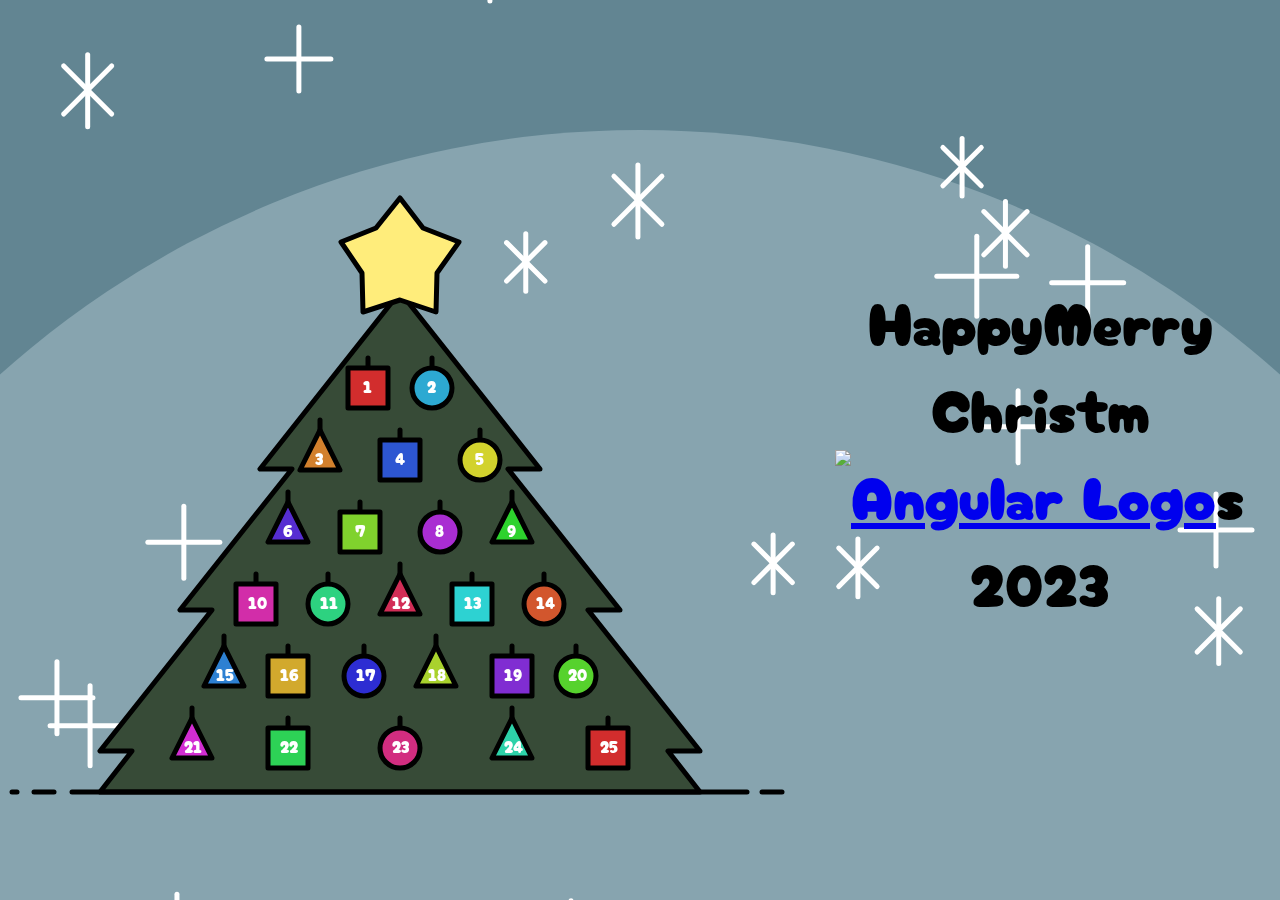
==== commit eb605828: "deploy: 18a6834ed94d2b24b55eec7a7f2dcbc03999d074" ====
--- a/index.html
+++ b/index.html
@@ -58,14 +58,14 @@
       " fill="hsl(3900, 65%, 50%)"/><!----><!----><!----><text _ngcontent-ng-c1810699050="" class="day" x="184" y="603"> 21
 </text></g><g _ngcontent-ng-c1911143193="" app-ornament="" _nghost-ng-c1810699050="" class="" ngh="0"><path _ngcontent-ng-c1810699050="" class="connector" d="m 288,568 v 10"/><rect _ngcontent-ng-c1810699050="" width="40" height="40" class="body" fill="hsl(4095, 65%, 50%)" x="268" y="578"/><!----><!----><!----><text _ngcontent-ng-c1810699050="" class="day" x="280" y="603"> 22
 </text></g><g _ngcontent-ng-c1911143193="" app-ornament="" _nghost-ng-c1810699050="" class="" ngh="1"><path _ngcontent-ng-c1810699050="" class="connector" d="m 400,568 v 10"/><circle _ngcontent-ng-c1810699050="" r="20" class="body" fill="hsl(4290, 65%, 50%)" cx="400" cy="598"/><!----><!----><!----><text _ngcontent-ng-c1810699050="" class="day" x="392" y="603"> 23
-</text></g><g _ngcontent-ng-c1911143193="" app-ornament="" _nghost-ng-c1810699050="" class="disabled" ngh="2"><path _ngcontent-ng-c1810699050="" class="connector" d="m 512,558 v 10"/><polygon _ngcontent-ng-c1810699050="" class="body" points="
+</text></g><g _ngcontent-ng-c1911143193="" app-ornament="" _nghost-ng-c1810699050="" class="" ngh="2"><path _ngcontent-ng-c1810699050="" class="connector" d="m 512,558 v 10"/><polygon _ngcontent-ng-c1810699050="" class="body" points="
         512,568
         492,608
         532,608
-      " fill="#777"/><!----><!----><!----><text _ngcontent-ng-c1810699050="" class="day" x="504" y="603"> 24
-</text></g><g _ngcontent-ng-c1911143193="" app-ornament="" _nghost-ng-c1810699050="" class="disabled" ngh="0"><path _ngcontent-ng-c1810699050="" class="connector" d="m 608,568 v 10"/><rect _ngcontent-ng-c1810699050="" width="40" height="40" class="body" fill="#777" x="588" y="578"/><!----><!----><!----><text _ngcontent-ng-c1810699050="" class="day" x="600" y="603"> 25
+      " fill="hsl(4485, 65%, 50%)"/><!----><!----><!----><text _ngcontent-ng-c1810699050="" class="day" x="504" y="603"> 24
+</text></g><g _ngcontent-ng-c1911143193="" app-ornament="" _nghost-ng-c1810699050="" class="" ngh="0"><path _ngcontent-ng-c1810699050="" class="connector" d="m 608,568 v 10"/><rect _ngcontent-ng-c1810699050="" width="40" height="40" class="body" fill="hsl(4680, 65%, 50%)" x="588" y="578"/><!----><!----><!----><text _ngcontent-ng-c1810699050="" class="day" x="600" y="603"> 25
 </text></g><!----></svg></app-tree><app-title _ngcontent-ng-c3567031373 _nghost-ng-c4089747516 ngh="4"><span _ngcontent-ng-c4089747516 class="keep-break-word">Happy</span><span _ngcontent-ng-c4089747516 class="keep-break-word">Merry</span><span _ngcontent-ng-c4089747516 class="keep-break-word"> Christm<a _ngcontent-ng-c4089747516 href="https://angular.dev" rel="noopener noreferrer"><img _ngcontent-ng-c4089747516 priority ngsrc="assets/angular_gradient.png" alt="Angular Logo" width="60" height="60" loading="eager" fetchpriority="high" ng-img="true" src="assets/angular_gradient.png"></a>s
-</span><span _ngcontent-ng-c4089747516 class="keep-break-word">2023</span></app-title></main><app-background _ngcontent-ng-c3567031373 _nghost-ng-c545840625 ngh="5"><svg _ngcontent-ng-c545840625="" version="1.1" xmlns="http://www.w3.org/2000/svg" preserveAspectRatio="xMidYMid slice" viewBox="0 0 800 800"><defs _ngcontent-ng-c545840625=""><g _ngcontent-ng-c545840625="" id="star"><path _ngcontent-ng-c545840625="" d="M -25,25 h 50" vector-effect="non-scaling-stroke"/><path _ngcontent-ng-c545840625="" d="M 0,0 v 50" vector-effect="non-scaling-stroke"/></g><g _ngcontent-ng-c545840625="" id="asterisk"><path _ngcontent-ng-c545840625="" d="m 0,3 v 45" vector-effect="non-scaling-stroke"/><path _ngcontent-ng-c545840625="" d="m 15,10 -30,30" vector-effect="non-scaling-stroke"/><path _ngcontent-ng-c545840625="" d="m -15,10 30,30" vector-effect="non-scaling-stroke"/></g></defs><g _ngcontent-ng-c545840625="" id="background"><rect _ngcontent-ng-c545840625="" width="800" height="800" x="0" y="0" style="fill: #628592;"/><circle _ngcontent-ng-c545840625="" cx="400" cy="800" r="600" style="fill: #87a4af;"/></g><use _ngcontent-ng-c545840625="" href="#asterisk" transform="translate(474.1 372.7) scale(0.9)"/><use _ngcontent-ng-c545840625="" href="#asterisk" transform="translate(129.4 790.0) scale(0.8)"/><use _ngcontent-ng-c545840625="" href="#asterisk" transform="translate(510.0 234.1) scale(0.9)"/><use _ngcontent-ng-c545840625="" href="#asterisk" transform="translate(48.5 517.9) scale(1.0)"/><use _ngcontent-ng-c545840625="" href="#asterisk" transform="translate(377.3 763.4) scale(1.0)"/><use _ngcontent-ng-c545840625="" href="#asterisk" transform="translate(619.8 491.3) scale(0.9)"/><use _ngcontent-ng-c545840625="" href="#asterisk" transform="translate(221.8 180.5) scale(0.8)"/><use _ngcontent-ng-c545840625="" href="#asterisk" transform="translate(540.8 6.9) scale(0.8)"/><use _ngcontent-ng-c545840625="" href="#asterisk" transform="translate(451.4 396.8) scale(0.9)"/><use _ngcontent-ng-c545840625="" href="#asterisk" transform="translate(637.4 268.6) scale(0.8)"/><use _ngcontent-ng-c545840625="" href="#asterisk" transform="translate(301.7 689.0) scale(0.9)"/><use _ngcontent-ng-c545840625="" href="#asterisk" transform="translate(548.3 151.2) scale(0.8)"/><!----><use _ngcontent-ng-c545840625="" href="#star" transform="translate(463.3 425.5) scale(1.0)"/><use _ngcontent-ng-c545840625="" href="#star" transform="translate(166.1 633.0) scale(0.9)"/><use _ngcontent-ng-c545840625="" href="#star" transform="translate(231.3 136.0) scale(0.9)"/><use _ngcontent-ng-c545840625="" href="#star" transform="translate(322.0 12.9) scale(1.0)"/><use _ngcontent-ng-c545840625="" href="#star" transform="translate(376.3 676.2) scale(0.9)"/><use _ngcontent-ng-c545840625="" href="#star" transform="translate(66.2 741.4) scale(0.9)"/><use _ngcontent-ng-c545840625="" href="#star" transform="translate(647.1 185.7) scale(0.9)"/><use _ngcontent-ng-c545840625="" href="#star" transform="translate(322.2 494.9) scale(0.8)"/><use _ngcontent-ng-c545840625="" href="#star" transform="translate(398.2 443.6) scale(0.8)"/><use _ngcontent-ng-c545840625="" href="#star" transform="translate(468.3 236.4) scale(1.0)"/><use _ngcontent-ng-c545840625="" href="#star" transform="translate(46.5 444.0) scale(0.8)"/><use _ngcontent-ng-c545840625="" href="#star" transform="translate(637.0 783.3) scale(0.9)"/><!----></svg></app-background></app-root>
-  <script src="polyfills-LZBJRJJE.js" type="module"></script><script src="main-PEUI2PZM.js" type="module"></script>
+</span><span _ngcontent-ng-c4089747516 class="keep-break-word">2023</span></app-title></main><app-background _ngcontent-ng-c3567031373 _nghost-ng-c545840625 ngh="5"><svg _ngcontent-ng-c545840625="" version="1.1" xmlns="http://www.w3.org/2000/svg" preserveAspectRatio="xMidYMid slice" viewBox="0 0 800 800"><defs _ngcontent-ng-c545840625=""><g _ngcontent-ng-c545840625="" id="star"><path _ngcontent-ng-c545840625="" d="M -25,25 h 50" vector-effect="non-scaling-stroke"/><path _ngcontent-ng-c545840625="" d="M 0,0 v 50" vector-effect="non-scaling-stroke"/></g><g _ngcontent-ng-c545840625="" id="asterisk"><path _ngcontent-ng-c545840625="" d="m 0,3 v 45" vector-effect="non-scaling-stroke"/><path _ngcontent-ng-c545840625="" d="m 15,10 -30,30" vector-effect="non-scaling-stroke"/><path _ngcontent-ng-c545840625="" d="m -15,10 30,30" vector-effect="non-scaling-stroke"/></g></defs><g _ngcontent-ng-c545840625="" id="background"><rect _ngcontent-ng-c545840625="" width="800" height="800" x="0" y="0" style="fill: #628592;"/><circle _ngcontent-ng-c545840625="" cx="400" cy="800" r="600" style="fill: #87a4af;"/></g><use _ngcontent-ng-c545840625="" href="#asterisk" transform="translate(601.3 202.9) scale(0.8)"/><use _ngcontent-ng-c545840625="" href="#asterisk" transform="translate(328.6 262.4) scale(0.8)"/><use _ngcontent-ng-c545840625="" href="#asterisk" transform="translate(398.7 218.9) scale(1.0)"/><use _ngcontent-ng-c545840625="" href="#asterisk" transform="translate(356.9 679.0) scale(0.9)"/><use _ngcontent-ng-c545840625="" href="#asterisk" transform="translate(306.2 81.0) scale(0.8)"/><use _ngcontent-ng-c545840625="" href="#asterisk" transform="translate(628.4 242.0) scale(0.9)"/><use _ngcontent-ng-c545840625="" href="#asterisk" transform="translate(483.2 450.8) scale(0.8)"/><use _ngcontent-ng-c545840625="" href="#asterisk" transform="translate(536.2 453.3) scale(0.8)"/><use _ngcontent-ng-c545840625="" href="#asterisk" transform="translate(761.7 490.3) scale(0.9)"/><use _ngcontent-ng-c545840625="" href="#asterisk" transform="translate(473.3 706.0) scale(0.9)"/><use _ngcontent-ng-c545840625="" href="#asterisk" transform="translate(54.8 150.0) scale(1.0)"/><use _ngcontent-ng-c545840625="" href="#asterisk" transform="translate(218.5 7.8) scale(1.0)"/><!----><use _ngcontent-ng-c545840625="" href="#star" transform="translate(330.6 738.9) scale(0.9)"/><use _ngcontent-ng-c545840625="" href="#star" transform="translate(278.0 410.3) scale(0.9)"/><use _ngcontent-ng-c545840625="" href="#star" transform="translate(636.3 363.0) scale(0.9)"/><use _ngcontent-ng-c545840625="" href="#star" transform="translate(610.5 266.4) scale(1.0)"/><use _ngcontent-ng-c545840625="" href="#star" transform="translate(679.8 273.0) scale(0.9)"/><use _ngcontent-ng-c545840625="" href="#star" transform="translate(186.8 135.7) scale(0.8)"/><use _ngcontent-ng-c545840625="" href="#star" transform="translate(110.6 677.6) scale(0.9)"/><use _ngcontent-ng-c545840625="" href="#star" transform="translate(35.6 532.3) scale(0.9)"/><use _ngcontent-ng-c545840625="" href="#star" transform="translate(201.2 725.2) scale(0.9)"/><use _ngcontent-ng-c545840625="" href="#star" transform="translate(760.0 427.5) scale(0.9)"/><use _ngcontent-ng-c545840625="" href="#star" transform="translate(56.3 547.3) scale(1.0)"/><use _ngcontent-ng-c545840625="" href="#star" transform="translate(114.9 435.1) scale(0.9)"/><!----></svg></app-background></app-root>
+  <script src="polyfills-LZBJRJJE.js" type="module"></script><script src="main-CG3N274W.js" type="module"></script>
 
 <script id="ng-state" type="application/json">{"__nghData__":[{"t":{"0":"t1","1":"t2","2":"t3"},"c":{"0":[{"i":"t2","r":2}],"1":[],"2":[]}},{"t":{"0":"t1","1":"t2","2":"t3"},"c":{"0":[{"i":"t1","r":2}],"1":[],"2":[]}},{"t":{"0":"t1","1":"t2","2":"t3"},"c":{"0":[{"i":"t3","r":2}],"1":[],"2":[]}},{"t":{"8":"t0"},"c":{"8":[{"i":"t0","r":1,"x":25}]}},{},{"t":{"13":"t4","15":"t5"},"c":{"13":[{"i":"t4","r":1,"x":12}],"15":[{"i":"t5","r":1,"x":12}]}}]}</script></body></html>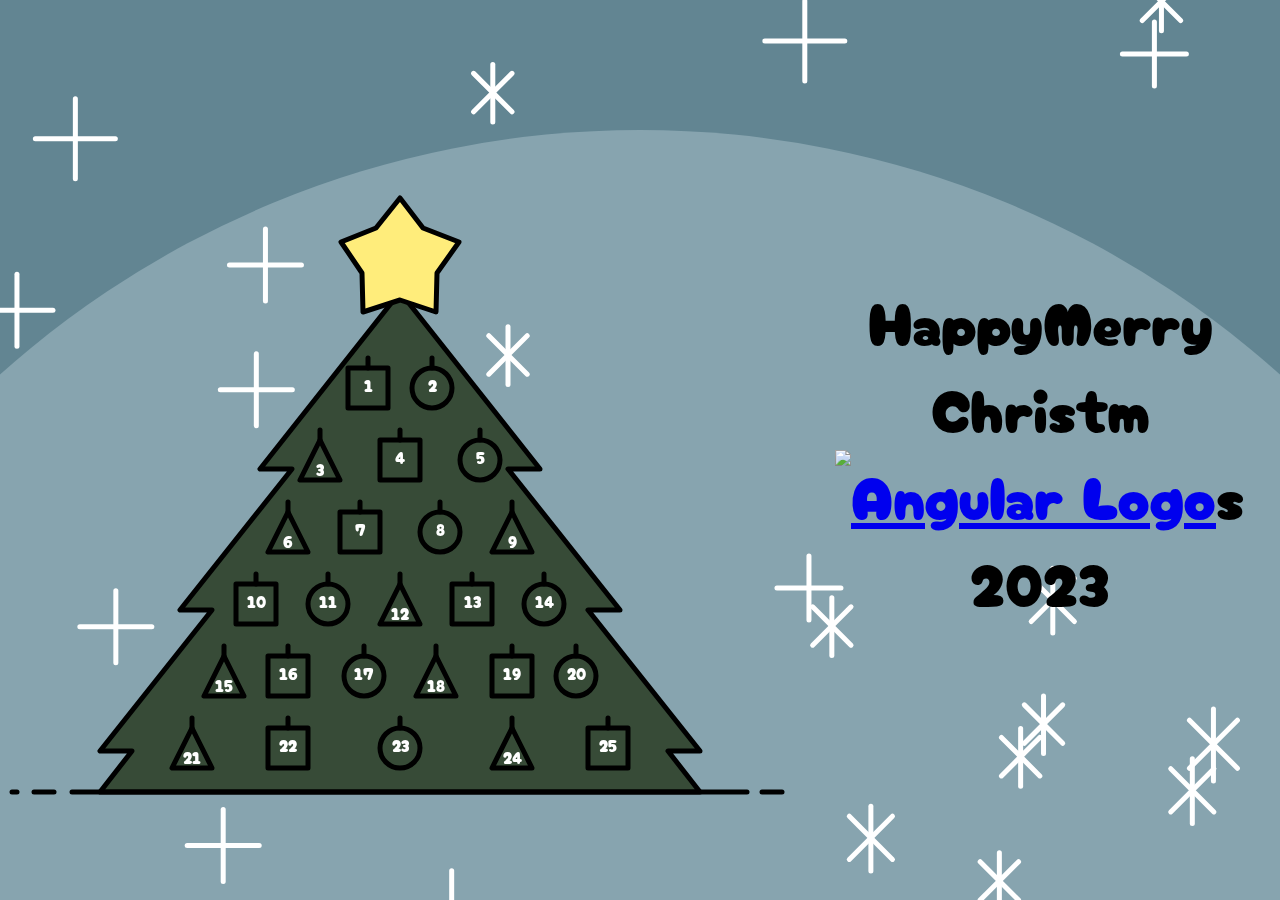
==== commit 559b7487: "deploy: 5fa9c46fed141f2dc72938a34e1b500691c28cb4" ====
--- a/index.html
+++ b/index.html
@@ -5,67 +5,10 @@
     <meta name="viewport" content="width=device-width, initial-scale=1">
     <link rel="icon" type="image/x-icon" href="favicon.ico">
   <style>@import"https://fonts.googleapis.com/css2?family=Cherry+Bomb+One&display=swap";html{font-family:Cherry Bomb One,cursive;box-sizing:border-box}html,body{margin:0;padding:0;height:100%}
-</style><link rel="stylesheet" href="styles-BZAP3635.css" media="print" onload="this.media='all'"><noscript><link rel="stylesheet" href="styles-BZAP3635.css"></noscript><link rel="preload" href="https://fonts.googleapis.com/css2?family=Cherry+Bomb+One&amp;display=swap" as="style"><style ng-app-id="ng">[_nghost-ng-c3567031373]{width:100%;height:100%;position:relative}.main[_ngcontent-ng-c3567031373]{height:100%;display:flex;justify-content:center;align-items:center;position:relative;flex-direction:column}@media (min-width: 1200px){.main[_ngcontent-ng-c3567031373]{flex-direction:row}}</style><style ng-app-id="ng">[_nghost-ng-c1911143193]{display:flex;height:100%;width:100%;align-items:center;justify-content:center}.path[_ngcontent-ng-c1911143193]{fill:none;paint-order:fill markers stroke;stroke-linecap:round;stroke-linejoin:round;stroke-width:5;stroke:#000}.tree[_ngcontent-ng-c1911143193]{fill:#374b37}.star[_ngcontent-ng-c1911143193]{fill:#ffed7b;cursor:pointer}</style><style ng-app-id="ng">[_nghost-ng-c4089747516]{display:block;text-align:center;margin:2rem;font-size:60px}.keep-break-word[_ngcontent-ng-c4089747516]{word-break:keep-all}</style><style ng-app-id="ng">[_nghost-ng-c545840625]{position:fixed;top:0;left:0;z-index:-1;height:100vh;width:100vw;overflow:hidden}svg[_ngcontent-ng-c545840625]{width:100%;height:100%}g[_ngcontent-ng-c545840625]{fill:none;paint-order:fill markers stroke;stroke-linecap:round;stroke-linejoin:round;stroke-width:5;stroke:#fff}#background[_ngcontent-ng-c545840625]{stroke:none}#star[_ngcontent-ng-c545840625]   path[_ngcontent-ng-c545840625], #asterisk[_ngcontent-ng-c545840625]   path[_ngcontent-ng-c545840625]{stroke:#fff}</style><style ng-app-id="ng">.connector[_ngcontent-ng-c1810699050], .body[_ngcontent-ng-c1810699050]{stroke-width:5;stroke:#000}.connector[_ngcontent-ng-c1810699050]{stroke-linecap:round}.body[_ngcontent-ng-c1810699050]{paint-order:fill markers stroke;stroke-linecap:round;stroke-linejoin:round}[_nghost-ng-c1810699050]{cursor:pointer}.day[_ngcontent-ng-c1810699050]{fill:#fff}.disabled[_nghost-ng-c1810699050]{cursor:not-allowed}</style><link _ngcontent-ng-c4089747516 as="image" href="assets/angular_gradient.png" rel="preload" fetchpriority="high"></head>
+</style><link rel="stylesheet" href="styles-BZAP3635.css" media="print" onload="this.media='all'"><noscript><link rel="stylesheet" href="styles-BZAP3635.css"></noscript><link rel="preload" href="https://fonts.googleapis.com/css2?family=Cherry+Bomb+One&amp;display=swap" as="style"><style ng-app-id="ng">[_nghost-ng-c3567031373]{width:100%;height:100%;position:relative}.main[_ngcontent-ng-c3567031373]{height:100%;display:flex;justify-content:center;align-items:center;position:relative;flex-direction:column}@media (min-width: 1200px){.main[_ngcontent-ng-c3567031373]{flex-direction:row}}</style><style ng-app-id="ng">[_nghost-ng-c3857200905]{display:flex;height:100%;width:100%;align-items:center;justify-content:center}.path[_ngcontent-ng-c3857200905]{fill:none;paint-order:fill markers stroke;stroke-linecap:round;stroke-linejoin:round;stroke-width:5;stroke:#000}.tree[_ngcontent-ng-c3857200905]{fill:#374b37}.star[_ngcontent-ng-c3857200905]{fill:#ffed7b;cursor:pointer}</style><style ng-app-id="ng">[_nghost-ng-c4089747516]{display:block;text-align:center;margin:2rem;font-size:60px}.keep-break-word[_ngcontent-ng-c4089747516]{word-break:keep-all}</style><style ng-app-id="ng">[_nghost-ng-c545840625]{position:fixed;top:0;left:0;z-index:-1;height:100vh;width:100vw;overflow:hidden}svg[_ngcontent-ng-c545840625]{width:100%;height:100%}g[_ngcontent-ng-c545840625]{fill:none;paint-order:fill markers stroke;stroke-linecap:round;stroke-linejoin:round;stroke-width:5;stroke:#fff}#background[_ngcontent-ng-c545840625]{stroke:none}#star[_ngcontent-ng-c545840625]   path[_ngcontent-ng-c545840625], #asterisk[_ngcontent-ng-c545840625]   path[_ngcontent-ng-c545840625]{stroke:#fff}</style><link _ngcontent-ng-c4089747516 as="image" href="assets/angular_gradient.png" rel="preload" fetchpriority="high"><style ng-app-id="ng">.connector[_ngcontent-ng-c372117809], .body[_ngcontent-ng-c372117809]{stroke-width:5;stroke:#000}.connector[_ngcontent-ng-c372117809]{stroke-linecap:round}.body[_ngcontent-ng-c372117809]{paint-order:fill markers stroke;stroke-linecap:round;stroke-linejoin:round}[_nghost-ng-c372117809]{cursor:pointer}text.day[_ngcontent-ng-c372117809]{fill:#fff;text-anchor:middle}.disabled[_nghost-ng-c372117809]{cursor:not-allowed}</style></head>
   <body><!--nghm-->
-    <app-root _nghost-ng-c3567031373 ng-version="17.0.8" ngh="4" ng-server-context="ssg"><main _ngcontent-ng-c3567031373 class="main"><app-tree _ngcontent-ng-c3567031373 _nghost-ng-c1911143193 ngh="3"><svg _ngcontent-ng-c1911143193="" width="800" height="800" viewBox="0 0 800 600" version="1.1" xmlns="http://www.w3.org/2000/svg" xmlns:svg="http://www.w3.org/2000/svg"><path _ngcontent-ng-c1911143193="" d="M 400,142 260,319 h 32 L 180,460 h 32 L 100,601 H 132 l -32,41 h 600 l -32,-41 h 32 L 588,460 h 32 L 508,319 H 540 Z" class="path tree"/><path _ngcontent-ng-c1911143193="" d="M 400,48 423,78 459,92 437,123 436,162 400,150 363,162 362,123 341,92 376,78 Z" class="path star"/><path _ngcontent-ng-c1911143193="" d="M 72,642 H 747" class="path ground"/><path _ngcontent-ng-c1911143193="" d="M 34,642 H 54" class="path ground"/><path _ngcontent-ng-c1911143193="" d="m 12,642 h 5" class="path ground"/><path _ngcontent-ng-c1911143193="" d="m 762,642 h 20" class="path ground"/><g _ngcontent-ng-c1911143193="" app-ornament="" _nghost-ng-c1810699050="" class="" ngh="0"><path _ngcontent-ng-c1810699050="" class="connector" d="m 368,208 v 10"/><rect _ngcontent-ng-c1810699050="" width="40" height="40" class="body" fill="hsl(0, 65%, 50%)" x="348" y="218"/><!----><!----><!----><text _ngcontent-ng-c1810699050="" class="day" x="363" y="243"> 1
-</text></g><g _ngcontent-ng-c1911143193="" app-ornament="" _nghost-ng-c1810699050="" class="" ngh="1"><path _ngcontent-ng-c1810699050="" class="connector" d="m 432,208 v 10"/><circle _ngcontent-ng-c1810699050="" r="20" class="body" fill="hsl(195, 65%, 50%)" cx="432" cy="238"/><!----><!----><!----><text _ngcontent-ng-c1810699050="" class="day" x="427" y="243"> 2
-</text></g><g _ngcontent-ng-c1911143193="" app-ornament="" _nghost-ng-c1810699050="" class="" ngh="2"><path _ngcontent-ng-c1810699050="" class="connector" d="m 320,270 v 10"/><polygon _ngcontent-ng-c1810699050="" class="body" points="
-        320,280
-        300,320
-        340,320
-      " fill="hsl(390, 65%, 50%)"/><!----><!----><!----><text _ngcontent-ng-c1810699050="" class="day" x="315" y="315"> 3
-</text></g><g _ngcontent-ng-c1911143193="" app-ornament="" _nghost-ng-c1810699050="" class="" ngh="0"><path _ngcontent-ng-c1810699050="" class="connector" d="m 400,280 v 10"/><rect _ngcontent-ng-c1810699050="" width="40" height="40" class="body" fill="hsl(585, 65%, 50%)" x="380" y="290"/><!----><!----><!----><text _ngcontent-ng-c1810699050="" class="day" x="395" y="315"> 4
-</text></g><g _ngcontent-ng-c1911143193="" app-ornament="" _nghost-ng-c1810699050="" class="" ngh="1"><path _ngcontent-ng-c1810699050="" class="connector" d="m 480,280 v 10"/><circle _ngcontent-ng-c1810699050="" r="20" class="body" fill="hsl(780, 65%, 50%)" cx="480" cy="310"/><!----><!----><!----><text _ngcontent-ng-c1810699050="" class="day" x="475" y="315"> 5
-</text></g><g _ngcontent-ng-c1911143193="" app-ornament="" _nghost-ng-c1810699050="" class="" ngh="2"><path _ngcontent-ng-c1810699050="" class="connector" d="m 288,342 v 10"/><polygon _ngcontent-ng-c1810699050="" class="body" points="
-        288,352
-        268,392
-        308,392
-      " fill="hsl(975, 65%, 50%)"/><!----><!----><!----><text _ngcontent-ng-c1810699050="" class="day" x="283" y="387"> 6
-</text></g><g _ngcontent-ng-c1911143193="" app-ornament="" _nghost-ng-c1810699050="" class="" ngh="0"><path _ngcontent-ng-c1810699050="" class="connector" d="m 360,352 v 10"/><rect _ngcontent-ng-c1810699050="" width="40" height="40" class="body" fill="hsl(1170, 65%, 50%)" x="340" y="362"/><!----><!----><!----><text _ngcontent-ng-c1810699050="" class="day" x="355" y="387"> 7
-</text></g><g _ngcontent-ng-c1911143193="" app-ornament="" _nghost-ng-c1810699050="" class="" ngh="1"><path _ngcontent-ng-c1810699050="" class="connector" d="m 440,352 v 10"/><circle _ngcontent-ng-c1810699050="" r="20" class="body" fill="hsl(1365, 65%, 50%)" cx="440" cy="382"/><!----><!----><!----><text _ngcontent-ng-c1810699050="" class="day" x="435" y="387"> 8
-</text></g><g _ngcontent-ng-c1911143193="" app-ornament="" _nghost-ng-c1810699050="" class="" ngh="2"><path _ngcontent-ng-c1810699050="" class="connector" d="m 512,342 v 10"/><polygon _ngcontent-ng-c1810699050="" class="body" points="
-        512,352
-        492,392
-        532,392
-      " fill="hsl(1560, 65%, 50%)"/><!----><!----><!----><text _ngcontent-ng-c1810699050="" class="day" x="507" y="387"> 9
-</text></g><g _ngcontent-ng-c1911143193="" app-ornament="" _nghost-ng-c1810699050="" class="" ngh="0"><path _ngcontent-ng-c1810699050="" class="connector" d="m 256,424 v 10"/><rect _ngcontent-ng-c1810699050="" width="40" height="40" class="body" fill="hsl(1755, 65%, 50%)" x="236" y="434"/><!----><!----><!----><text _ngcontent-ng-c1810699050="" class="day" x="248" y="459"> 10
-</text></g><g _ngcontent-ng-c1911143193="" app-ornament="" _nghost-ng-c1810699050="" class="" ngh="1"><path _ngcontent-ng-c1810699050="" class="connector" d="m 328,424 v 10"/><circle _ngcontent-ng-c1810699050="" r="20" class="body" fill="hsl(1950, 65%, 50%)" cx="328" cy="454"/><!----><!----><!----><text _ngcontent-ng-c1810699050="" class="day" x="320" y="459"> 11
-</text></g><g _ngcontent-ng-c1911143193="" app-ornament="" _nghost-ng-c1810699050="" class="" ngh="2"><path _ngcontent-ng-c1810699050="" class="connector" d="m 400,414 v 10"/><polygon _ngcontent-ng-c1810699050="" class="body" points="
-        400,424
-        380,464
-        420,464
-      " fill="hsl(2145, 65%, 50%)"/><!----><!----><!----><text _ngcontent-ng-c1810699050="" class="day" x="392" y="459"> 12
-</text></g><g _ngcontent-ng-c1911143193="" app-ornament="" _nghost-ng-c1810699050="" class="" ngh="0"><path _ngcontent-ng-c1810699050="" class="connector" d="m 472,424 v 10"/><rect _ngcontent-ng-c1810699050="" width="40" height="40" class="body" fill="hsl(2340, 65%, 50%)" x="452" y="434"/><!----><!----><!----><text _ngcontent-ng-c1810699050="" class="day" x="464" y="459"> 13
-</text></g><g _ngcontent-ng-c1911143193="" app-ornament="" _nghost-ng-c1810699050="" class="" ngh="1"><path _ngcontent-ng-c1810699050="" class="connector" d="m 544,424 v 10"/><circle _ngcontent-ng-c1810699050="" r="20" class="body" fill="hsl(2535, 65%, 50%)" cx="544" cy="454"/><!----><!----><!----><text _ngcontent-ng-c1810699050="" class="day" x="536" y="459"> 14
-</text></g><g _ngcontent-ng-c1911143193="" app-ornament="" _nghost-ng-c1810699050="" class="" ngh="2"><path _ngcontent-ng-c1810699050="" class="connector" d="m 224,486 v 10"/><polygon _ngcontent-ng-c1810699050="" class="body" points="
-        224,496
-        204,536
-        244,536
-      " fill="hsl(2730, 65%, 50%)"/><!----><!----><!----><text _ngcontent-ng-c1810699050="" class="day" x="216" y="531"> 15
-</text></g><g _ngcontent-ng-c1911143193="" app-ornament="" _nghost-ng-c1810699050="" class="" ngh="0"><path _ngcontent-ng-c1810699050="" class="connector" d="m 288,496 v 10"/><rect _ngcontent-ng-c1810699050="" width="40" height="40" class="body" fill="hsl(2925, 65%, 50%)" x="268" y="506"/><!----><!----><!----><text _ngcontent-ng-c1810699050="" class="day" x="280" y="531"> 16
-</text></g><g _ngcontent-ng-c1911143193="" app-ornament="" _nghost-ng-c1810699050="" class="" ngh="1"><path _ngcontent-ng-c1810699050="" class="connector" d="m 364,496 v 10"/><circle _ngcontent-ng-c1810699050="" r="20" class="body" fill="hsl(3120, 65%, 50%)" cx="364" cy="526"/><!----><!----><!----><text _ngcontent-ng-c1810699050="" class="day" x="356" y="531"> 17
-</text></g><g _ngcontent-ng-c1911143193="" app-ornament="" _nghost-ng-c1810699050="" class="" ngh="2"><path _ngcontent-ng-c1810699050="" class="connector" d="m 436,486 v 10"/><polygon _ngcontent-ng-c1810699050="" class="body" points="
-        436,496
-        416,536
-        456,536
-      " fill="hsl(3315, 65%, 50%)"/><!----><!----><!----><text _ngcontent-ng-c1810699050="" class="day" x="428" y="531"> 18
-</text></g><g _ngcontent-ng-c1911143193="" app-ornament="" _nghost-ng-c1810699050="" class="" ngh="0"><path _ngcontent-ng-c1810699050="" class="connector" d="m 512,496 v 10"/><rect _ngcontent-ng-c1810699050="" width="40" height="40" class="body" fill="hsl(3510, 65%, 50%)" x="492" y="506"/><!----><!----><!----><text _ngcontent-ng-c1810699050="" class="day" x="504" y="531"> 19
-</text></g><g _ngcontent-ng-c1911143193="" app-ornament="" _nghost-ng-c1810699050="" class="" ngh="1"><path _ngcontent-ng-c1810699050="" class="connector" d="m 576,496 v 10"/><circle _ngcontent-ng-c1810699050="" r="20" class="body" fill="hsl(3705, 65%, 50%)" cx="576" cy="526"/><!----><!----><!----><text _ngcontent-ng-c1810699050="" class="day" x="568" y="531"> 20
-</text></g><g _ngcontent-ng-c1911143193="" app-ornament="" _nghost-ng-c1810699050="" class="" ngh="2"><path _ngcontent-ng-c1810699050="" class="connector" d="m 192,558 v 10"/><polygon _ngcontent-ng-c1810699050="" class="body" points="
-        192,568
-        172,608
-        212,608
-      " fill="hsl(3900, 65%, 50%)"/><!----><!----><!----><text _ngcontent-ng-c1810699050="" class="day" x="184" y="603"> 21
-</text></g><g _ngcontent-ng-c1911143193="" app-ornament="" _nghost-ng-c1810699050="" class="" ngh="0"><path _ngcontent-ng-c1810699050="" class="connector" d="m 288,568 v 10"/><rect _ngcontent-ng-c1810699050="" width="40" height="40" class="body" fill="hsl(4095, 65%, 50%)" x="268" y="578"/><!----><!----><!----><text _ngcontent-ng-c1810699050="" class="day" x="280" y="603"> 22
-</text></g><g _ngcontent-ng-c1911143193="" app-ornament="" _nghost-ng-c1810699050="" class="" ngh="1"><path _ngcontent-ng-c1810699050="" class="connector" d="m 400,568 v 10"/><circle _ngcontent-ng-c1810699050="" r="20" class="body" fill="hsl(4290, 65%, 50%)" cx="400" cy="598"/><!----><!----><!----><text _ngcontent-ng-c1810699050="" class="day" x="392" y="603"> 23
-</text></g><g _ngcontent-ng-c1911143193="" app-ornament="" _nghost-ng-c1810699050="" class="" ngh="2"><path _ngcontent-ng-c1810699050="" class="connector" d="m 512,558 v 10"/><polygon _ngcontent-ng-c1810699050="" class="body" points="
-        512,568
-        492,608
-        532,608
-      " fill="hsl(4485, 65%, 50%)"/><!----><!----><!----><text _ngcontent-ng-c1810699050="" class="day" x="504" y="603"> 24
-</text></g><g _ngcontent-ng-c1911143193="" app-ornament="" _nghost-ng-c1810699050="" class="" ngh="0"><path _ngcontent-ng-c1810699050="" class="connector" d="m 608,568 v 10"/><rect _ngcontent-ng-c1810699050="" width="40" height="40" class="body" fill="hsl(4680, 65%, 50%)" x="588" y="578"/><!----><!----><!----><text _ngcontent-ng-c1810699050="" class="day" x="600" y="603"> 25
-</text></g><!----></svg></app-tree><app-title _ngcontent-ng-c3567031373 _nghost-ng-c4089747516 ngh="4"><span _ngcontent-ng-c4089747516 class="keep-break-word">Happy</span><span _ngcontent-ng-c4089747516 class="keep-break-word">Merry</span><span _ngcontent-ng-c4089747516 class="keep-break-word"> Christm<a _ngcontent-ng-c4089747516 href="https://angular.dev" rel="noopener noreferrer"><img _ngcontent-ng-c4089747516 priority ngsrc="assets/angular_gradient.png" alt="Angular Logo" width="60" height="60" loading="eager" fetchpriority="high" ng-img="true" src="assets/angular_gradient.png"></a>s
-</span><span _ngcontent-ng-c4089747516 class="keep-break-word">2023</span></app-title></main><app-background _ngcontent-ng-c3567031373 _nghost-ng-c545840625 ngh="5"><svg _ngcontent-ng-c545840625="" version="1.1" xmlns="http://www.w3.org/2000/svg" preserveAspectRatio="xMidYMid slice" viewBox="0 0 800 800"><defs _ngcontent-ng-c545840625=""><g _ngcontent-ng-c545840625="" id="star"><path _ngcontent-ng-c545840625="" d="M -25,25 h 50" vector-effect="non-scaling-stroke"/><path _ngcontent-ng-c545840625="" d="M 0,0 v 50" vector-effect="non-scaling-stroke"/></g><g _ngcontent-ng-c545840625="" id="asterisk"><path _ngcontent-ng-c545840625="" d="m 0,3 v 45" vector-effect="non-scaling-stroke"/><path _ngcontent-ng-c545840625="" d="m 15,10 -30,30" vector-effect="non-scaling-stroke"/><path _ngcontent-ng-c545840625="" d="m -15,10 30,30" vector-effect="non-scaling-stroke"/></g></defs><g _ngcontent-ng-c545840625="" id="background"><rect _ngcontent-ng-c545840625="" width="800" height="800" x="0" y="0" style="fill: #628592;"/><circle _ngcontent-ng-c545840625="" cx="400" cy="800" r="600" style="fill: #87a4af;"/></g><use _ngcontent-ng-c545840625="" href="#asterisk" transform="translate(601.3 202.9) scale(0.8)"/><use _ngcontent-ng-c545840625="" href="#asterisk" transform="translate(328.6 262.4) scale(0.8)"/><use _ngcontent-ng-c545840625="" href="#asterisk" transform="translate(398.7 218.9) scale(1.0)"/><use _ngcontent-ng-c545840625="" href="#asterisk" transform="translate(356.9 679.0) scale(0.9)"/><use _ngcontent-ng-c545840625="" href="#asterisk" transform="translate(306.2 81.0) scale(0.8)"/><use _ngcontent-ng-c545840625="" href="#asterisk" transform="translate(628.4 242.0) scale(0.9)"/><use _ngcontent-ng-c545840625="" href="#asterisk" transform="translate(483.2 450.8) scale(0.8)"/><use _ngcontent-ng-c545840625="" href="#asterisk" transform="translate(536.2 453.3) scale(0.8)"/><use _ngcontent-ng-c545840625="" href="#asterisk" transform="translate(761.7 490.3) scale(0.9)"/><use _ngcontent-ng-c545840625="" href="#asterisk" transform="translate(473.3 706.0) scale(0.9)"/><use _ngcontent-ng-c545840625="" href="#asterisk" transform="translate(54.8 150.0) scale(1.0)"/><use _ngcontent-ng-c545840625="" href="#asterisk" transform="translate(218.5 7.8) scale(1.0)"/><!----><use _ngcontent-ng-c545840625="" href="#star" transform="translate(330.6 738.9) scale(0.9)"/><use _ngcontent-ng-c545840625="" href="#star" transform="translate(278.0 410.3) scale(0.9)"/><use _ngcontent-ng-c545840625="" href="#star" transform="translate(636.3 363.0) scale(0.9)"/><use _ngcontent-ng-c545840625="" href="#star" transform="translate(610.5 266.4) scale(1.0)"/><use _ngcontent-ng-c545840625="" href="#star" transform="translate(679.8 273.0) scale(0.9)"/><use _ngcontent-ng-c545840625="" href="#star" transform="translate(186.8 135.7) scale(0.8)"/><use _ngcontent-ng-c545840625="" href="#star" transform="translate(110.6 677.6) scale(0.9)"/><use _ngcontent-ng-c545840625="" href="#star" transform="translate(35.6 532.3) scale(0.9)"/><use _ngcontent-ng-c545840625="" href="#star" transform="translate(201.2 725.2) scale(0.9)"/><use _ngcontent-ng-c545840625="" href="#star" transform="translate(760.0 427.5) scale(0.9)"/><use _ngcontent-ng-c545840625="" href="#star" transform="translate(56.3 547.3) scale(1.0)"/><use _ngcontent-ng-c545840625="" href="#star" transform="translate(114.9 435.1) scale(0.9)"/><!----></svg></app-background></app-root>
-  <script src="polyfills-LZBJRJJE.js" type="module"></script><script src="main-CG3N274W.js" type="module"></script>
+    <app-root _nghost-ng-c3567031373 ng-version="17.0.8" ngh="4" ng-server-context="ssg"><main _ngcontent-ng-c3567031373 class="main"><app-tree _ngcontent-ng-c3567031373 _nghost-ng-c3857200905 ngh="3"><svg _ngcontent-ng-c3857200905="" width="800" height="800" viewBox="0 0 800 600" version="1.1" xmlns="http://www.w3.org/2000/svg" xmlns:svg="http://www.w3.org/2000/svg"><path _ngcontent-ng-c3857200905="" d="M 400,142 260,319 h 32 L 180,460 h 32 L 100,601 H 132 l -32,41 h 600 l -32,-41 h 32 L 588,460 h 32 L 508,319 H 540 Z" class="path tree"/><path _ngcontent-ng-c3857200905="" d="M 400,48 423,78 459,92 437,123 436,162 400,150 363,162 362,123 341,92 376,78 Z" class="path star"/><path _ngcontent-ng-c3857200905="" d="M 72,642 H 747" class="path ground"/><path _ngcontent-ng-c3857200905="" d="M 34,642 H 54" class="path ground"/><path _ngcontent-ng-c3857200905="" d="m 12,642 h 5" class="path ground"/><path _ngcontent-ng-c3857200905="" d="m 762,642 h 20" class="path ground"/><g _ngcontent-ng-c3857200905="" app-ornament="" _nghost-ng-c372117809="" class="" ngh="0"><g _ngcontent-ng-c372117809=""><path _ngcontent-ng-c372117809="" class="connector" d="m 368.0,208.0 v 10"/><rect _ngcontent-ng-c372117809="" class="body" fill="url(#ornament-pattern-1)" width="40" height="40" x="348" y="218"/><!----><!----><!----><defs _ngcontent-ng-c372117809=""><pattern _ngcontent-ng-c372117809="" id="ornament-pattern-1" width="64.0" height="64.0"><image _ngcontent-ng-c372117809="" href="[data-uri]" width="64.0" height="64.0" x="-12.0" y="-12.0"/></pattern></defs><text _ngcontent-ng-c372117809="" dominant-baseline="middle" class="day" x="368" y="238"> 1 </text></g></g><g _ngcontent-ng-c3857200905="" app-ornament="" _nghost-ng-c372117809="" class="" ngh="1"><g _ngcontent-ng-c372117809=""><path _ngcontent-ng-c372117809="" class="connector" d="m 432.0,208.0 v 10"/><circle _ngcontent-ng-c372117809="" class="body" fill="url(#ornament-pattern-2)" r="20.0" cx="432.0" cy="238.0"/><!----><!----><!----><defs _ngcontent-ng-c372117809=""><pattern _ngcontent-ng-c372117809="" id="ornament-pattern-2" width="64.0" height="64.0"><image _ngcontent-ng-c372117809="" href="[data-uri]" width="64.0" height="64.0" x="-12.0" y="-12.0"/></pattern></defs><text _ngcontent-ng-c372117809="" dominant-baseline="middle" class="day" x="432" y="238"> 2 </text></g></g><g _ngcontent-ng-c3857200905="" app-ornament="" _nghost-ng-c372117809="" class="" ngh="2"><g _ngcontent-ng-c372117809=""><path _ngcontent-ng-c372117809="" class="connector" d="m 320.0,280.0 v 10"/><polygon _ngcontent-ng-c372117809="" class="body" fill="url(#ornament-pattern-3)" points="320.0,290 300,330 340,330"/><!----><!----><!----><defs _ngcontent-ng-c372117809=""><pattern _ngcontent-ng-c372117809="" id="ornament-pattern-3" width="64.0" height="64.0"><image _ngcontent-ng-c372117809="" href="[data-uri]" width="64.0" height="64.0" x="-12.0" y="-12.0"/></pattern></defs><text _ngcontent-ng-c372117809="" dominant-baseline="middle" class="day" x="320" y="322"> 3 </text></g></g><g _ngcontent-ng-c3857200905="" app-ornament="" _nghost-ng-c372117809="" class="" ngh="0"><g _ngcontent-ng-c372117809=""><path _ngcontent-ng-c372117809="" class="connector" d="m 400.0,280.0 v 10"/><rect _ngcontent-ng-c372117809="" class="body" fill="url(#ornament-pattern-4)" width="40" height="40" x="380" y="290"/><!----><!----><!----><defs _ngcontent-ng-c372117809=""><pattern _ngcontent-ng-c372117809="" id="ornament-pattern-4" width="64.0" height="64.0"><image _ngcontent-ng-c372117809="" href="[data-uri]" width="64.0" height="64.0" x="-12.0" y="-12.0"/></pattern></defs><text _ngcontent-ng-c372117809="" dominant-baseline="middle" class="day" x="400" y="310"> 4 </text></g></g><g _ngcontent-ng-c3857200905="" app-ornament="" _nghost-ng-c372117809="" class="" ngh="1"><g _ngcontent-ng-c372117809=""><path _ngcontent-ng-c372117809="" class="connector" d="m 480.0,280.0 v 10"/><circle _ngcontent-ng-c372117809="" class="body" fill="url(#ornament-pattern-5)" r="20.0" cx="480.0" cy="310.0"/><!----><!----><!----><defs _ngcontent-ng-c372117809=""><pattern _ngcontent-ng-c372117809="" id="ornament-pattern-5" width="64.0" height="64.0"><image _ngcontent-ng-c372117809="" href="[data-uri]" width="64.0" height="64.0" x="-12.0" y="-12.0"/></pattern></defs><text _ngcontent-ng-c372117809="" dominant-baseline="middle" class="day" x="480" y="310"> 5 </text></g></g><g _ngcontent-ng-c3857200905="" app-ornament="" _nghost-ng-c372117809="" class="" ngh="2"><g _ngcontent-ng-c372117809=""><path _ngcontent-ng-c372117809="" class="connector" d="m 288.0,352.0 v 10"/><polygon _ngcontent-ng-c372117809="" class="body" fill="url(#ornament-pattern-6)" points="288.0,362 268,402 308,402"/><!----><!----><!----><defs _ngcontent-ng-c372117809=""><pattern _ngcontent-ng-c372117809="" id="ornament-pattern-6" width="64.0" height="64.0"><image _ngcontent-ng-c372117809="" href="[data-uri]" width="64.0" height="64.0" x="-12.0" y="-12.0"/></pattern></defs><text _ngcontent-ng-c372117809="" dominant-baseline="middle" class="day" x="288" y="394"> 6 </text></g></g><g _ngcontent-ng-c3857200905="" app-ornament="" _nghost-ng-c372117809="" class="" ngh="0"><g _ngcontent-ng-c372117809=""><path _ngcontent-ng-c372117809="" class="connector" d="m 360.0,352.0 v 10"/><rect _ngcontent-ng-c372117809="" class="body" fill="url(#ornament-pattern-7)" width="40" height="40" x="340" y="362"/><!----><!----><!----><defs _ngcontent-ng-c372117809=""><pattern _ngcontent-ng-c372117809="" id="ornament-pattern-7" width="64.0" height="64.0"><image _ngcontent-ng-c372117809="" href="[data-uri]" width="64.0" height="64.0" x="-12.0" y="-12.0"/></pattern></defs><text _ngcontent-ng-c372117809="" dominant-baseline="middle" class="day" x="360" y="382"> 7 </text></g></g><g _ngcontent-ng-c3857200905="" app-ornament="" _nghost-ng-c372117809="" class="" ngh="1"><g _ngcontent-ng-c372117809=""><path _ngcontent-ng-c372117809="" class="connector" d="m 440.0,352.0 v 10"/><circle _ngcontent-ng-c372117809="" class="body" fill="url(#ornament-pattern-8)" r="20.0" cx="440.0" cy="382.0"/><!----><!----><!----><defs _ngcontent-ng-c372117809=""><pattern _ngcontent-ng-c372117809="" id="ornament-pattern-8" width="64.0" height="64.0"><image _ngcontent-ng-c372117809="" href="[data-uri]" width="64.0" height="64.0" x="-12.0" y="-12.0"/></pattern></defs><text _ngcontent-ng-c372117809="" dominant-baseline="middle" class="day" x="440" y="382"> 8 </text></g></g><g _ngcontent-ng-c3857200905="" app-ornament="" _nghost-ng-c372117809="" class="" ngh="2"><g _ngcontent-ng-c372117809=""><path _ngcontent-ng-c372117809="" class="connector" d="m 512.0,352.0 v 10"/><polygon _ngcontent-ng-c372117809="" class="body" fill="url(#ornament-pattern-9)" points="512.0,362 492,402 532,402"/><!----><!----><!----><defs _ngcontent-ng-c372117809=""><pattern _ngcontent-ng-c372117809="" id="ornament-pattern-9" width="64.0" height="64.0"><image _ngcontent-ng-c372117809="" href="[data-uri]" width="64.0" height="64.0" x="-12.0" y="-12.0"/></pattern></defs><text _ngcontent-ng-c372117809="" dominant-baseline="middle" class="day" x="512" y="394"> 9 </text></g></g><g _ngcontent-ng-c3857200905="" app-ornament="" _nghost-ng-c372117809="" class="" ngh="0"><g _ngcontent-ng-c372117809=""><path _ngcontent-ng-c372117809="" class="connector" d="m 256.0,424.0 v 10"/><rect _ngcontent-ng-c372117809="" class="body" fill="url(#ornament-pattern-10)" width="40" height="40" x="236" y="434"/><!----><!----><!----><defs _ngcontent-ng-c372117809=""><pattern _ngcontent-ng-c372117809="" id="ornament-pattern-10" width="64.0" height="64.0"><image _ngcontent-ng-c372117809="" href="[data-uri]" width="64.0" height="64.0" x="-12.0" y="-12.0"/></pattern></defs><text _ngcontent-ng-c372117809="" dominant-baseline="middle" class="day" x="256" y="454"> 10 </text></g></g><g _ngcontent-ng-c3857200905="" app-ornament="" _nghost-ng-c372117809="" class="" ngh="1"><g _ngcontent-ng-c372117809=""><path _ngcontent-ng-c372117809="" class="connector" d="m 328.0,424.0 v 10"/><circle _ngcontent-ng-c372117809="" class="body" fill="url(#ornament-pattern-11)" r="20.0" cx="328.0" cy="454.0"/><!----><!----><!----><defs _ngcontent-ng-c372117809=""><pattern _ngcontent-ng-c372117809="" id="ornament-pattern-11" width="64.0" height="64.0"><image _ngcontent-ng-c372117809="" href="[data-uri]" width="64.0" height="64.0" x="-12.0" y="-12.0"/></pattern></defs><text _ngcontent-ng-c372117809="" dominant-baseline="middle" class="day" x="328" y="454"> 11 </text></g></g><g _ngcontent-ng-c3857200905="" app-ornament="" _nghost-ng-c372117809="" class="" ngh="2"><g _ngcontent-ng-c372117809=""><path _ngcontent-ng-c372117809="" class="connector" d="m 400.0,424.0 v 10"/><polygon _ngcontent-ng-c372117809="" class="body" fill="url(#ornament-pattern-12)" points="400.0,434 380,474 420,474"/><!----><!----><!----><defs _ngcontent-ng-c372117809=""><pattern _ngcontent-ng-c372117809="" id="ornament-pattern-12" width="64.0" height="64.0"><image _ngcontent-ng-c372117809="" href="[data-uri]" width="64.0" height="64.0" x="-12.0" y="-12.0"/></pattern></defs><text _ngcontent-ng-c372117809="" dominant-baseline="middle" class="day" x="400" y="466"> 12 </text></g></g><g _ngcontent-ng-c3857200905="" app-ornament="" _nghost-ng-c372117809="" class="" ngh="0"><g _ngcontent-ng-c372117809=""><path _ngcontent-ng-c372117809="" class="connector" d="m 472.0,424.0 v 10"/><rect _ngcontent-ng-c372117809="" class="body" fill="url(#ornament-pattern-13)" width="40" height="40" x="452" y="434"/><!----><!----><!----><defs _ngcontent-ng-c372117809=""><pattern _ngcontent-ng-c372117809="" id="ornament-pattern-13" width="64.0" height="64.0"><image _ngcontent-ng-c372117809="" href="[data-uri]" width="64.0" height="64.0" x="-12.0" y="-12.0"/></pattern></defs><text _ngcontent-ng-c372117809="" dominant-baseline="middle" class="day" x="472" y="454"> 13 </text></g></g><g _ngcontent-ng-c3857200905="" app-ornament="" _nghost-ng-c372117809="" class="" ngh="1"><g _ngcontent-ng-c372117809=""><path _ngcontent-ng-c372117809="" class="connector" d="m 544.0,424.0 v 10"/><circle _ngcontent-ng-c372117809="" class="body" fill="url(#ornament-pattern-14)" r="20.0" cx="544.0" cy="454.0"/><!----><!----><!----><defs _ngcontent-ng-c372117809=""><pattern _ngcontent-ng-c372117809="" id="ornament-pattern-14" width="64.0" height="64.0"><image _ngcontent-ng-c372117809="" href="[data-uri]" width="64.0" height="64.0" x="-12.0" y="-12.0"/></pattern></defs><text _ngcontent-ng-c372117809="" dominant-baseline="middle" class="day" x="544" y="454"> 14 </text></g></g><g _ngcontent-ng-c3857200905="" app-ornament="" _nghost-ng-c372117809="" class="" ngh="2"><g _ngcontent-ng-c372117809=""><path _ngcontent-ng-c372117809="" class="connector" d="m 224.0,496.0 v 10"/><polygon _ngcontent-ng-c372117809="" class="body" fill="url(#ornament-pattern-15)" points="224.0,506 204,546 244,546"/><!----><!----><!----><defs _ngcontent-ng-c372117809=""><pattern _ngcontent-ng-c372117809="" id="ornament-pattern-15" width="64.0" height="64.0"><image _ngcontent-ng-c372117809="" href="[data-uri]" width="64.0" height="64.0" x="-12.0" y="-12.0"/></pattern></defs><text _ngcontent-ng-c372117809="" dominant-baseline="middle" class="day" x="224" y="538"> 15 </text></g></g><g _ngcontent-ng-c3857200905="" app-ornament="" _nghost-ng-c372117809="" class="" ngh="0"><g _ngcontent-ng-c372117809=""><path _ngcontent-ng-c372117809="" class="connector" d="m 288.0,496.0 v 10"/><rect _ngcontent-ng-c372117809="" class="body" fill="url(#ornament-pattern-16)" width="40" height="40" x="268" y="506"/><!----><!----><!----><defs _ngcontent-ng-c372117809=""><pattern _ngcontent-ng-c372117809="" id="ornament-pattern-16" width="64.0" height="64.0"><image _ngcontent-ng-c372117809="" href="[data-uri]" width="64.0" height="64.0" x="-12.0" y="-12.0"/></pattern></defs><text _ngcontent-ng-c372117809="" dominant-baseline="middle" class="day" x="288" y="526"> 16 </text></g></g><g _ngcontent-ng-c3857200905="" app-ornament="" _nghost-ng-c372117809="" class="" ngh="1"><g _ngcontent-ng-c372117809=""><path _ngcontent-ng-c372117809="" class="connector" d="m 364.0,496.0 v 10"/><circle _ngcontent-ng-c372117809="" class="body" fill="url(#ornament-pattern-17)" r="20.0" cx="364.0" cy="526.0"/><!----><!----><!----><defs _ngcontent-ng-c372117809=""><pattern _ngcontent-ng-c372117809="" id="ornament-pattern-17" width="64.0" height="64.0"><image _ngcontent-ng-c372117809="" href="[data-uri]" width="64.0" height="64.0" x="-12.0" y="-12.0"/></pattern></defs><text _ngcontent-ng-c372117809="" dominant-baseline="middle" class="day" x="364" y="526"> 17 </text></g></g><g _ngcontent-ng-c3857200905="" app-ornament="" _nghost-ng-c372117809="" class="" ngh="2"><g _ngcontent-ng-c372117809=""><path _ngcontent-ng-c372117809="" class="connector" d="m 436.0,496.0 v 10"/><polygon _ngcontent-ng-c372117809="" class="body" fill="url(#ornament-pattern-18)" points="436.0,506 416,546 456,546"/><!----><!----><!----><defs _ngcontent-ng-c372117809=""><pattern _ngcontent-ng-c372117809="" id="ornament-pattern-18" width="64.0" height="64.0"><image _ngcontent-ng-c372117809="" href="[data-uri]" width="64.0" height="64.0" x="-12.0" y="-12.0"/></pattern></defs><text _ngcontent-ng-c372117809="" dominant-baseline="middle" class="day" x="436" y="538"> 18 </text></g></g><g _ngcontent-ng-c3857200905="" app-ornament="" _nghost-ng-c372117809="" class="" ngh="0"><g _ngcontent-ng-c372117809=""><path _ngcontent-ng-c372117809="" class="connector" d="m 512.0,496.0 v 10"/><rect _ngcontent-ng-c372117809="" class="body" fill="url(#ornament-pattern-19)" width="40" height="40" x="492" y="506"/><!----><!----><!----><defs _ngcontent-ng-c372117809=""><pattern _ngcontent-ng-c372117809="" id="ornament-pattern-19" width="64.0" height="64.0"><image _ngcontent-ng-c372117809="" href="[data-uri]" width="64.0" height="64.0" x="-12.0" y="-12.0"/></pattern></defs><text _ngcontent-ng-c372117809="" dominant-baseline="middle" class="day" x="512" y="526"> 19 </text></g></g><g _ngcontent-ng-c3857200905="" app-ornament="" _nghost-ng-c372117809="" class="" ngh="1"><g _ngcontent-ng-c372117809=""><path _ngcontent-ng-c372117809="" class="connector" d="m 576.0,496.0 v 10"/><circle _ngcontent-ng-c372117809="" class="body" fill="url(#ornament-pattern-20)" r="20.0" cx="576.0" cy="526.0"/><!----><!----><!----><defs _ngcontent-ng-c372117809=""><pattern _ngcontent-ng-c372117809="" id="ornament-pattern-20" width="64.0" height="64.0"><image _ngcontent-ng-c372117809="" href="[data-uri]" width="64.0" height="64.0" x="-12.0" y="-12.0"/></pattern></defs><text _ngcontent-ng-c372117809="" dominant-baseline="middle" class="day" x="576" y="526"> 20 </text></g></g><g _ngcontent-ng-c3857200905="" app-ornament="" _nghost-ng-c372117809="" class="" ngh="2"><g _ngcontent-ng-c372117809=""><path _ngcontent-ng-c372117809="" class="connector" d="m 192.0,568.0 v 10"/><polygon _ngcontent-ng-c372117809="" class="body" fill="url(#ornament-pattern-21)" points="192.0,578 172,618 212,618"/><!----><!----><!----><defs _ngcontent-ng-c372117809=""><pattern _ngcontent-ng-c372117809="" id="ornament-pattern-21" width="64.0" height="64.0"><image _ngcontent-ng-c372117809="" href="[data-uri]" width="64.0" height="64.0" x="-12.0" y="-12.0"/></pattern></defs><text _ngcontent-ng-c372117809="" dominant-baseline="middle" class="day" x="192" y="610"> 21 </text></g></g><g _ngcontent-ng-c3857200905="" app-ornament="" _nghost-ng-c372117809="" class="" ngh="0"><g _ngcontent-ng-c372117809=""><path _ngcontent-ng-c372117809="" class="connector" d="m 288.0,568.0 v 10"/><rect _ngcontent-ng-c372117809="" class="body" fill="url(#ornament-pattern-22)" width="40" height="40" x="268" y="578"/><!----><!----><!----><defs _ngcontent-ng-c372117809=""><pattern _ngcontent-ng-c372117809="" id="ornament-pattern-22" width="64.0" height="64.0"><image _ngcontent-ng-c372117809="" href="[data-uri]" width="64.0" height="64.0" x="-12.0" y="-12.0"/></pattern></defs><text _ngcontent-ng-c372117809="" dominant-baseline="middle" class="day" x="288" y="598"> 22 </text></g></g><g _ngcontent-ng-c3857200905="" app-ornament="" _nghost-ng-c372117809="" class="" ngh="1"><g _ngcontent-ng-c372117809=""><path _ngcontent-ng-c372117809="" class="connector" d="m 400.0,568.0 v 10"/><circle _ngcontent-ng-c372117809="" class="body" fill="url(#ornament-pattern-23)" r="20.0" cx="400.0" cy="598.0"/><!----><!----><!----><defs _ngcontent-ng-c372117809=""><pattern _ngcontent-ng-c372117809="" id="ornament-pattern-23" width="64.0" height="64.0"><image _ngcontent-ng-c372117809="" href="[data-uri]" width="64.0" height="64.0" x="-12.0" y="-12.0"/></pattern></defs><text _ngcontent-ng-c372117809="" dominant-baseline="middle" class="day" x="400" y="598"> 23 </text></g></g><g _ngcontent-ng-c3857200905="" app-ornament="" _nghost-ng-c372117809="" class="" ngh="2"><g _ngcontent-ng-c372117809=""><path _ngcontent-ng-c372117809="" class="connector" d="m 512.0,568.0 v 10"/><polygon _ngcontent-ng-c372117809="" class="body" fill="url(#ornament-pattern-24)" points="512.0,578 492,618 532,618"/><!----><!----><!----><defs _ngcontent-ng-c372117809=""><pattern _ngcontent-ng-c372117809="" id="ornament-pattern-24" width="64.0" height="64.0"><image _ngcontent-ng-c372117809="" href="[data-uri]" width="64.0" height="64.0" x="-12.0" y="-12.0"/></pattern></defs><text _ngcontent-ng-c372117809="" dominant-baseline="middle" class="day" x="512" y="610"> 24 </text></g></g><g _ngcontent-ng-c3857200905="" app-ornament="" _nghost-ng-c372117809="" class="" ngh="0"><g _ngcontent-ng-c372117809=""><path _ngcontent-ng-c372117809="" class="connector" d="m 608.0,568.0 v 10"/><rect _ngcontent-ng-c372117809="" class="body" fill="url(#ornament-pattern-25)" width="40" height="40" x="588" y="578"/><!----><!----><!----><defs _ngcontent-ng-c372117809=""><pattern _ngcontent-ng-c372117809="" id="ornament-pattern-25" width="64.0" height="64.0"><image _ngcontent-ng-c372117809="" href="[data-uri]" width="64.0" height="64.0" x="-12.0" y="-12.0"/></pattern></defs><text _ngcontent-ng-c372117809="" dominant-baseline="middle" class="day" x="608" y="598"> 25 </text></g></g><!----></svg></app-tree><app-title _ngcontent-ng-c3567031373 _nghost-ng-c4089747516 ngh="4"><span _ngcontent-ng-c4089747516 class="keep-break-word">Happy</span><span _ngcontent-ng-c4089747516 class="keep-break-word">Merry</span><span _ngcontent-ng-c4089747516 class="keep-break-word"> Christm<a _ngcontent-ng-c4089747516 href="https://angular.dev" rel="noopener noreferrer"><img _ngcontent-ng-c4089747516 priority ngsrc="assets/angular_gradient.png" alt="Angular Logo" width="60" height="60" loading="eager" fetchpriority="high" ng-img="true" src="assets/angular_gradient.png"></a>s
+</span><span _ngcontent-ng-c4089747516 class="keep-break-word">2023</span></app-title></main><app-background _ngcontent-ng-c3567031373 _nghost-ng-c545840625 ngh="5"><svg _ngcontent-ng-c545840625="" version="1.1" xmlns="http://www.w3.org/2000/svg" preserveAspectRatio="xMidYMid slice" viewBox="0 0 800 800"><defs _ngcontent-ng-c545840625=""><g _ngcontent-ng-c545840625="" id="star"><path _ngcontent-ng-c545840625="" d="M -25,25 h 50" vector-effect="non-scaling-stroke"/><path _ngcontent-ng-c545840625="" d="M 0,0 v 50" vector-effect="non-scaling-stroke"/></g><g _ngcontent-ng-c545840625="" id="asterisk"><path _ngcontent-ng-c545840625="" d="m 0,3 v 45" vector-effect="non-scaling-stroke"/><path _ngcontent-ng-c545840625="" d="m 15,10 -30,30" vector-effect="non-scaling-stroke"/><path _ngcontent-ng-c545840625="" d="m -15,10 30,30" vector-effect="non-scaling-stroke"/></g></defs><g _ngcontent-ng-c545840625="" id="background"><rect _ngcontent-ng-c545840625="" width="800" height="800" x="0" y="0" style="fill: #628592;"/><circle _ngcontent-ng-c545840625="" cx="400" cy="800" r="600" style="fill: #87a4af;"/></g><use _ngcontent-ng-c545840625="" href="#asterisk" transform="translate(308.0 156.6) scale(0.8)"/><use _ngcontent-ng-c545840625="" href="#asterisk" transform="translate(624.6 649.3) scale(0.8)"/><use _ngcontent-ng-c545840625="" href="#asterisk" transform="translate(544.3 619.9) scale(0.9)"/><use _ngcontent-ng-c545840625="" href="#asterisk" transform="translate(519.9 490.0) scale(0.8)"/><use _ngcontent-ng-c545840625="" href="#asterisk" transform="translate(725.9 99.6) scale(0.8)"/><use _ngcontent-ng-c545840625="" href="#asterisk" transform="translate(652.2 551.3) scale(0.8)"/><use _ngcontent-ng-c545840625="" href="#asterisk" transform="translate(758.4 558.9) scale(1.0)"/><use _ngcontent-ng-c545840625="" href="#asterisk" transform="translate(658.0 471.2) scale(0.9)"/><use _ngcontent-ng-c545840625="" href="#asterisk" transform="translate(788.5 33.0) scale(0.8)"/><use _ngcontent-ng-c545840625="" href="#asterisk" transform="translate(637.9 571.7) scale(0.8)"/><use _ngcontent-ng-c545840625="" href="#asterisk" transform="translate(745.2 590.2) scale(0.9)"/><use _ngcontent-ng-c545840625="" href="#asterisk" transform="translate(317.5 320.6) scale(0.8)"/><!----><use _ngcontent-ng-c545840625="" href="#star" transform="translate(382.1 740.1) scale(0.9)"/><use _ngcontent-ng-c545840625="" href="#star" transform="translate(72.4 488.0) scale(0.9)"/><use _ngcontent-ng-c545840625="" href="#star" transform="translate(10.6 290.1) scale(0.9)"/><use _ngcontent-ng-c545840625="" href="#star" transform="translate(503.0 119.4) scale(1.0)"/><use _ngcontent-ng-c545840625="" href="#star" transform="translate(282.3 662.9) scale(0.9)"/><use _ngcontent-ng-c545840625="" href="#star" transform="translate(139.5 624.7) scale(0.9)"/><use _ngcontent-ng-c545840625="" href="#star" transform="translate(165.9 261.8) scale(0.9)"/><use _ngcontent-ng-c545840625="" href="#star" transform="translate(721.5 132.5) scale(0.8)"/><use _ngcontent-ng-c545840625="" href="#star" transform="translate(47.1 180.4) scale(1.0)"/><use _ngcontent-ng-c545840625="" href="#star" transform="translate(505.6 466.2) scale(0.8)"/><use _ngcontent-ng-c545840625="" href="#star" transform="translate(87.9 703.1) scale(0.9)"/><use _ngcontent-ng-c545840625="" href="#star" transform="translate(160.2 339.9) scale(0.9)"/><!----></svg></app-background></app-root>
+  <script src="polyfills-LZBJRJJE.js" type="module"></script><script src="main-ZEXDZTMU.js" type="module"></script>
 
-<script id="ng-state" type="application/json">{"__nghData__":[{"t":{"0":"t1","1":"t2","2":"t3"},"c":{"0":[{"i":"t2","r":2}],"1":[],"2":[]}},{"t":{"0":"t1","1":"t2","2":"t3"},"c":{"0":[{"i":"t1","r":2}],"1":[],"2":[]}},{"t":{"0":"t1","1":"t2","2":"t3"},"c":{"0":[{"i":"t3","r":2}],"1":[],"2":[]}},{"t":{"8":"t0"},"c":{"8":[{"i":"t0","r":1,"x":25}]}},{},{"t":{"13":"t4","15":"t5"},"c":{"13":[{"i":"t4","r":1,"x":12}],"15":[{"i":"t5","r":1,"x":12}]}}]}</script></body></html>+<script id="ng-state" type="application/json">{"2534214102":{"b":"\u003C?xml version=\"1.0\" encoding=\"UTF-8\"?>\n\u003Cfeed xml:lang=\"ja-JP\" xmlns=\"http://www.w3.org/2005/Atom\" xmlns:re=\"http://purl.org/atompub/rank/1.0\">\n  \u003Cid>tag:qiita.com,2012:/advent-calendar/2023/angular/feed\u003C/id>\n  \u003Clink rel=\"alternate\" type=\"text/html\" href=\"https://qiita.com\"/>\n  \u003Clink rel=\"self\" type=\"application/atom+xml\" href=\"https://qiita.com/advent-calendar/2023/angular/feed\"/>\n  \u003Ctitle>Angular Advent Calendarの記事 - Qiita\u003C/title>\n  \u003Cupdated>2023-12-25T00:00:00+09:00\u003C/updated>\n  \u003Centry>\n    \u003Cid>tag:qiita.com,2012:Public::AdventCalendar::CalendarItem/139319\u003C/id>\n    \u003Cpublished>2023-12-25T00:00:00+09:00\u003C/published>\n    \u003Cupdated>2023-12-25T00:02:35+09:00\u003C/updated>\n    \u003Clink rel=\"alternate\" type=\"text/html\" href=\"https://zenn.dev/lacolaco/articles/angular-advent-calendar-2023\"/>\n    \u003Ctitle>Angularでのボタンコンポーネントの作成\u003C/title>\n    \u003Ccontent type=\"text\">External article\u003C/content>\n    \u003Cauthor>\n      \u003Cname>lacolaco\u003C/name>\n    \u003C/author>\n  \u003C/entry>\n  \u003Centry>\n    \u003Cid>tag:qiita.com,2012:Public::AdventCalendar::CalendarItem/143676\u003C/id>\n    \u003Cpublished>2023-12-24T23:58:40+09:00\u003C/published>\n    \u003Cupdated>2023-12-24T23:59:11+09:00\u003C/updated>\n    \u003Clink rel=\"alternate\" type=\"text/html\" href=\"https://qiita.com/ver1000000/items/36154cb31a3bdba1a51d\"/>\n    \u003Ctitle>𝓗𝓪𝓹𝓹𝔂 𝓜𝓮𝓻𝓻𝔂 𝓒𝓱𝓻𝓲𝓼𝓽𝓶𝓪𝓼...\u003C/title>\n    \u003Ccontent type=\"html\">本記事は Angular Advent Calendar 2023 の24日目の記事です❗\n23日目は@ic_lifewoodさんで25日目は@lacolacoさんです❗\n\n最新のAngularの機能…\u003C/content>\n    \u003Cauthor>\n      \u003Cname>ver1000000\u003C/name>\n    \u003C/author>\n  \u003C/entry>\n  \u003Centry>\n    \u003Cid>tag:qiita.com,2012:Public::AdventCalendar::CalendarItem/139396\u003C/id>\n    \u003Cpublished>2023-12-23T18:46:08+09:00\u003C/published>\n    \u003Cupdated>2023-12-23T18:46:37+09:00\u003C/updated>\n    \u003Clink rel=\"alternate\" type=\"text/html\" href=\"https://qiita.com/ic_lifewood/items/817f7ed51440e8d4a368\"/>\n    \u003Ctitle>Angular のテスト環境事情を調べてみた。\u003C/title>\n    \u003Ccontent type=\"html\">この記事は、Angular Advent Calendar 2023 23 日目の記事です\n22 日目の記事は @seapolis さんの 2024年から始めるAngular Universal (…\u003C/content>\n    \u003Cauthor>\n      \u003Cname>ic_lifewood\u003C/name>\n    \u003C/author>\n  \u003C/entry>\n  \u003Centry>\n    \u003Cid>tag:qiita.com,2012:Public::AdventCalendar::CalendarItem/139326\u003C/id>\n    \u003Cpublished>2023-12-22T00:00:00+09:00\u003C/published>\n    \u003Cupdated>2023-12-22T07:30:53+09:00\u003C/updated>\n    \u003Clink rel=\"alternate\" type=\"text/html\" href=\"https://zenn.dev/seapolis/articles/6669b3c1cda5b0\"/>\n    \u003Ctitle>2024年から始めるAngular Universal (SSR) の本番運用\u003C/title>\n    \u003Ccontent type=\"text\">External article\u003C/content>\n    \u003Cauthor>\n      \u003Cname>seapolis\u003C/name>\n    \u003C/author>\n  \u003C/entry>\n  \u003Centry>\n    \u003Cid>tag:qiita.com,2012:Public::AdventCalendar::CalendarItem/143842\u003C/id>\n    \u003Cpublished>2023-12-21T00:00:00+09:00\u003C/published>\n    \u003Cupdated>2023-12-21T00:34:57+09:00\u003C/updated>\n    \u003Clink rel=\"alternate\" type=\"text/html\" href=\"https://zenn.dev/nagashima/articles/156f7ea2caf6f2\"/>\n    \u003Ctitle>Angular 版 Intro to Storybook の日本語訳を更新して思ったこと\u003C/title>\n    \u003Ccontent type=\"text\">External article\u003C/content>\n    \u003Cauthor>\n      \u003Cname>ngsmvn\u003C/name>\n    \u003C/author>\n  \u003C/entry>\n  \u003Centry>\n    \u003Cid>tag:qiita.com,2012:Public::AdventCalendar::CalendarItem/144087\u003C/id>\n    \u003Cpublished>2023-12-20T00:00:00+09:00\u003C/published>\n    \u003Cupdated>2023-12-20T08:07:06+09:00\u003C/updated>\n    \u003Clink rel=\"alternate\" type=\"text/html\" href=\"https://zenn.dev/tkawa01/articles/1939b9376f3daa\"/>\n    \u003Ctitle>2年前の自分に送る！べからず集　を書きます\u003C/title>\n    \u003Ccontent type=\"text\">External article\u003C/content>\n    \u003Cauthor>\n      \u003Cname>t-kawamura1\u003C/name>\n    \u003C/author>\n  \u003C/entry>\n  \u003Centry>\n    \u003Cid>tag:qiita.com,2012:Public::AdventCalendar::CalendarItem/139398\u003C/id>\n    \u003Cpublished>2023-12-19T00:00:00+09:00\u003C/published>\n    \u003Cupdated>2023-12-19T13:57:52+09:00\u003C/updated>\n    \u003Clink rel=\"alternate\" type=\"text/html\" href=\"https://zenn.dev/sosukesuzuki/articles/1553af074e5884\"/>\n    \u003Ctitle>Prettier の Angular サポートの仕組みと built-in control flow 対応\u003C/title>\n    \u003Ccontent type=\"text\">External article\u003C/content>\n    \u003Cauthor>\n      \u003Cname>sosukesuzuki\u003C/name>\n    \u003C/author>\n  \u003C/entry>\n  \u003Centry>\n    \u003Cid>tag:qiita.com,2012:Public::AdventCalendar::CalendarItem/144093\u003C/id>\n    \u003Cpublished>2023-12-17T23:59:40+09:00\u003C/published>\n    \u003Cupdated>2023-12-18T00:00:09+09:00\u003C/updated>\n    \u003Clink rel=\"alternate\" type=\"text/html\" href=\"https://qiita.com/KShamoji/items/b236df445cdea49b1eac\"/>\n    \u003Ctitle>自社アプリのAngularのFolder Structureの変遷と反省\u003C/title>\n    \u003Ccontent type=\"html\">はじめに\n\n恥の多いFolder Structureで開発して来ました。\n自分には、最適なFolder Structureというものが、見当つかないのです。自分はJavaの開発者として過ごした期間が長…\u003C/content>\n    \u003Cauthor>\n      \u003Cname>KShamoji\u003C/name>\n    \u003C/author>\n  \u003C/entry>\n  \u003Centry>\n    \u003Cid>tag:qiita.com,2012:Public::AdventCalendar::CalendarItem/139322\u003C/id>\n    \u003Cpublished>2023-12-17T00:00:00+09:00\u003C/published>\n    \u003Cupdated>2023-12-17T12:40:03+09:00\u003C/updated>\n    \u003Clink rel=\"alternate\" type=\"text/html\" href=\"https://zenn.dev/fusho_takahashi/articles/01ec296a1e726fbacdc0\"/>\n    \u003Ctitle>Angular Material の css バンドルサイズを削減しよう！\u003C/title>\n    \u003Ccontent type=\"text\">External article\u003C/content>\n    \u003Cauthor>\n      \u003Cname>fusho-takahashi\u003C/name>\n    \u003C/author>\n  \u003C/entry>\n  \u003Centry>\n    \u003Cid>tag:qiita.com,2012:Public::AdventCalendar::CalendarItem/143726\u003C/id>\n    \u003Cpublished>2023-12-16T00:00:00+09:00\u003C/published>\n    \u003Cupdated>2023-12-17T23:13:14+09:00\u003C/updated>\n    \u003Clink rel=\"alternate\" type=\"text/html\" href=\"https://zenn.dev/komura_c/articles/9ac623f9519bf9\"/>\n    \u003Ctitle>Angular ESLintの導入と推しルール6選(2023)\u003C/title>\n    \u003Ccontent type=\"text\">External article\u003C/content>\n    \u003Cauthor>\n      \u003Cname>komura_c\u003C/name>\n    \u003C/author>\n  \u003C/entry>\n  \u003Centry>\n    \u003Cid>tag:qiita.com,2012:Public::AdventCalendar::CalendarItem/143756\u003C/id>\n    \u003Cpublished>2023-12-15T08:46:07+09:00\u003C/published>\n    \u003Cupdated>2023-12-15T08:46:26+09:00\u003C/updated>\n    \u003Clink rel=\"alternate\" type=\"text/html\" href=\"https://qiita.com/nishitaku/items/b67e14a08d47447b0c37\"/>\n    \u003Ctitle>AngularではじめるSSR入門\u003C/title>\n    \u003Ccontent type=\"html\">これはAngular Advent Calendar 2023の15日目の記事です。\nはじめに\nサーバーサイドレンダリング(SSR)って、なんか難しそうなイメージありますよね？\nその割にメリットが少…\u003C/content>\n    \u003Cauthor>\n      \u003Cname>nishitaku\u003C/name>\n    \u003C/author>\n  \u003C/entry>\n  \u003Centry>\n    \u003Cid>tag:qiita.com,2012:Public::AdventCalendar::CalendarItem/143733\u003C/id>\n    \u003Cpublished>2023-12-14T00:00:00+09:00\u003C/published>\n    \u003Cupdated>2023-12-13T23:55:20+09:00\u003C/updated>\n    \u003Clink rel=\"alternate\" type=\"text/html\" href=\"https://zenn.dev/hoshima19/articles/31fc0bbb3d916e\"/>\n    \u003Ctitle>NgOptimizedImageに入門する\u003C/title>\n    \u003Ccontent type=\"text\">External article\u003C/content>\n    \u003Cauthor>\n      \u003Cname>hoshima\u003C/name>\n    \u003C/author>\n  \u003C/entry>\n  \u003Centry>\n    \u003Cid>tag:qiita.com,2012:Public::AdventCalendar::CalendarItem/143773\u003C/id>\n    \u003Cpublished>2023-12-13T00:00:00+09:00\u003C/published>\n    \u003Cupdated>2023-12-13T01:20:53+09:00\u003C/updated>\n    \u003Clink rel=\"alternate\" type=\"text/html\" href=\"https://zenn.dev/noxi515/articles/angular-control-flow-rendering\"/>\n    \u003Ctitle>Control FlowとViewレンダリング\u003C/title>\n    \u003Ccontent type=\"text\">External article\u003C/content>\n    \u003Cauthor>\n      \u003Cname>noxi515\u003C/name>\n    \u003C/author>\n  \u003C/entry>\n  \u003Centry>\n    \u003Cid>tag:qiita.com,2012:Public::AdventCalendar::CalendarItem/143761\u003C/id>\n    \u003Cpublished>2023-12-12T00:00:00+09:00\u003C/published>\n    \u003Cupdated>2023-12-12T00:27:11+09:00\u003C/updated>\n    \u003Clink rel=\"alternate\" type=\"text/html\" href=\"https://note.com/yamashita_kenngo/n/n8724f0053eef\"/>\n    \u003Ctitle>Angularを使ったOSS活動の記録\u003C/title>\n    \u003Ccontent type=\"text\">External article\u003C/content>\n    \u003Cauthor>\n      \u003Cname>yamashita-kenngo\u003C/name>\n    \u003C/author>\n  \u003C/entry>\n  \u003Centry>\n    \u003Cid>tag:qiita.com,2012:Public::AdventCalendar::CalendarItem/139321\u003C/id>\n    \u003Cpublished>2023-12-11T00:00:00+09:00\u003C/published>\n    \u003Cupdated>2023-12-11T09:48:37+09:00\u003C/updated>\n    \u003Clink rel=\"alternate\" type=\"text/html\" href=\"https://tech.quartetcom.co.jp/2023/12/11/angular-csp-nonce/\"/>\n    \u003Ctitle>Angular CSP_NONCEによるCSSインジェクション対策\u003C/title>\n    \u003Ccontent type=\"text\">External article\u003C/content>\n    \u003Cauthor>\n      \u003Cname>ringtail003\u003C/name>\n    \u003C/author>\n  \u003C/entry>\n  \u003Centry>\n    \u003Cid>tag:qiita.com,2012:Public::AdventCalendar::CalendarItem/144148\u003C/id>\n    \u003Cpublished>2023-12-10T07:01:30+09:00\u003C/published>\n    \u003Cupdated>2023-12-10T07:01:31+09:00\u003C/updated>\n    \u003Clink rel=\"alternate\" type=\"text/html\" href=\"https://qiita.com/masayasviel/items/6b3fa0f458d5259db4c0\"/>\n    \u003Ctitle>NgRxとlocalStorageを同期する\u003C/title>\n    \u003Ccontent type=\"html\">はじめに\n本記事はAngular Advent Calendar 2023 10日目の担当になります。\nAngularを用いていて状態管理をしたいとなったとき、選択肢の一つとしてNgRxが挙がるかと…\u003C/content>\n    \u003Cauthor>\n      \u003Cname>masayasviel\u003C/name>\n    \u003C/author>\n  \u003C/entry>\n  \u003Centry>\n    \u003Cid>tag:qiita.com,2012:Public::AdventCalendar::CalendarItem/144098\u003C/id>\n    \u003Cpublished>2023-12-09T14:34:36+09:00\u003C/published>\n    \u003Cupdated>2023-12-09T14:36:02+09:00\u003C/updated>\n    \u003Clink rel=\"alternate\" type=\"text/html\" href=\"https://qiita.com/scrpgil/items/8e39804c4256e7fb85a0\"/>\n    \u003Ctitle>IonicとAngularの最新スタイルへの移行とPageSpeed Insightsによる測定\u003C/title>\n    \u003Ccontent type=\"html\">背景\n私は現在、AAHubとというウェブサイトを運営しています。このサイトはIonicとAngularを用いて構築されています。\nこれまでAngularとIonicのフレームワークのバージョンアップ…\u003C/content>\n    \u003Cauthor>\n      \u003Cname>scrpgil\u003C/name>\n    \u003C/author>\n  \u003C/entry>\n  \u003Centry>\n    \u003Cid>tag:qiita.com,2012:Public::AdventCalendar::CalendarItem/139358\u003C/id>\n    \u003Cpublished>2023-12-08T07:00:46+09:00\u003C/published>\n    \u003Cupdated>2023-12-08T07:00:46+09:00\u003C/updated>\n    \u003Clink rel=\"alternate\" type=\"text/html\" href=\"https://qiita.com/KOHETs/items/cb1d372f63aa6a5e8f7b\"/>\n    \u003Ctitle>Angular CDKのCdkDialogでダイアログを爆速実装\u003C/title>\n    \u003Ccontent type=\"html\">これはAngular Advent Calendar 2023の8日目の記事です。\nはじめに\n今年の Angular は Signal や Control Flow など盛りだくさんでした。これらの…\u003C/content>\n    \u003Cauthor>\n      \u003Cname>KOHETs\u003C/name>\n    \u003C/author>\n  \u003C/entry>\n  \u003Centry>\n    \u003Cid>tag:qiita.com,2012:Public::AdventCalendar::CalendarItem/139367\u003C/id>\n    \u003Cpublished>2023-12-07T07:00:42+09:00\u003C/published>\n    \u003Cupdated>2023-12-07T07:00:42+09:00\u003C/updated>\n    \u003Clink rel=\"alternate\" type=\"text/html\" href=\"https://qiita.com/beltway7/items/e3fd7b770c4ca4f26359\"/>\n    \u003Ctitle>自身が経験したAngular7〜Angular16までの変遷について\u003C/title>\n    \u003Ccontent type=\"html\">Angular Advent Calendar 7日目の記事です。\nはじめに\n私は元々バックエンドエンジニアで長く働いていましたが、ここ５年はフロントエンジニアとして働いています。（とはいえ、最初の…\u003C/content>\n    \u003Cauthor>\n      \u003Cname>beltway7\u003C/name>\n    \u003C/author>\n  \u003C/entry>\n  \u003Centry>\n    \u003Cid>tag:qiita.com,2012:Public::AdventCalendar::CalendarItem/143784\u003C/id>\n    \u003Cpublished>2023-12-06T07:01:27+09:00\u003C/published>\n    \u003Cupdated>2023-12-06T07:01:27+09:00\u003C/updated>\n    \u003Clink rel=\"alternate\" type=\"text/html\" href=\"https://qiita.com/kozy4324/items/356fd8e2429ae5142641\"/>\n    \u003Ctitle>Angular v17 で新しい制御フロー構文がやってきた！マイグレーションコマンドを試してみたよ\u003C/title>\n    \u003Ccontent type=\"html\">この記事は Angular Advent Calender 2023 の6日目の記事です。\n5日目の記事はrch850さんのAngular 17 の View Transitions API 対応で…\u003C/content>\n    \u003Cauthor>\n      \u003Cname>kozy4324\u003C/name>\n    \u003C/author>\n  \u003C/entry>\n  \u003Centry>\n    \u003Cid>tag:qiita.com,2012:Public::AdventCalendar::CalendarItem/143728\u003C/id>\n    \u003Cpublished>2023-12-05T00:00:00+09:00\u003C/published>\n    \u003Cupdated>2023-12-05T07:38:49+09:00\u003C/updated>\n    \u003Clink rel=\"alternate\" type=\"text/html\" href=\"https://zenn.dev/rch850/articles/3c214564567e5b\"/>\n    \u003Ctitle>Angular 17 の View Transitions API 対応で遊んでみた\u003C/title>\n    \u003Ccontent type=\"text\">External article\u003C/content>\n    \u003Cauthor>\n      \u003Cname>rch850\u003C/name>\n    \u003C/author>\n  \u003C/entry>\n  \u003Centry>\n    \u003Cid>tag:qiita.com,2012:Public::AdventCalendar::CalendarItem/149281\u003C/id>\n    \u003Cpublished>2023-12-04T00:00:00+09:00\u003C/published>\n    \u003Cupdated>2023-12-05T18:56:14+09:00\u003C/updated>\n    \u003Clink rel=\"alternate\" type=\"text/html\" href=\"https://zenn.dev/rysiva/articles/feature-flag-with-canmatch\"/>\n    \u003Ctitle>[Feature Flag]同じパスを持つ複数のルートを、環境に基づいて変更する\u003C/title>\n    \u003Ccontent type=\"text\">External article\u003C/content>\n    \u003Cauthor>\n      \u003Cname>rysiva\u003C/name>\n    \u003C/author>\n  \u003C/entry>\n  \u003Centry>\n    \u003Cid>tag:qiita.com,2012:Public::AdventCalendar::CalendarItem/141813\u003C/id>\n    \u003Cpublished>2023-12-03T01:11:25+09:00\u003C/published>\n    \u003Cupdated>2023-12-03T01:15:51+09:00\u003C/updated>\n    \u003Clink rel=\"alternate\" type=\"text/html\" href=\"https://qiita.com/nontangent/items/f68470af883e352a2a27\"/>\n    \u003Ctitle>クリーンな美少女エンジニアはComponentも注入💉したい！！\u003C/title>\n    \u003Ccontent type=\"html\">こんにちは！ 🌟\nAngular Advent Calendar２日目のAngularにおける組み込み制御フローの導入とその背景からバトン🪄を貰った\n超絶美少女エンジニア のんたん(@nontang…\u003C/content>\n    \u003Cauthor>\n      \u003Cname>nontangent\u003C/name>\n    \u003C/author>\n  \u003C/entry>\n  \u003Centry>\n    \u003Cid>tag:qiita.com,2012:Public::AdventCalendar::CalendarItem/143722\u003C/id>\n    \u003Cpublished>2023-12-02T00:00:00+09:00\u003C/published>\n    \u003Cupdated>2023-12-01T10:56:20+09:00\u003C/updated>\n    \u003Clink rel=\"alternate\" type=\"text/html\" href=\"https://zenn.dev/carimatics/articles/angular_2023_builtin_control_flow\"/>\n    \u003Ctitle>Angularにおける組み込み制御フローの導入とその背景について\u003C/title>\n    \u003Ccontent type=\"text\">External article\u003C/content>\n    \u003Cauthor>\n      \u003Cname>carimatics\u003C/name>\n    \u003C/author>\n  \u003C/entry>\n  \u003Centry>\n    \u003Cid>tag:qiita.com,2012:Public::AdventCalendar::CalendarItem/139349\u003C/id>\n    \u003Cpublished>2023-12-01T00:00:00+09:00\u003C/published>\n    \u003Cupdated>2023-12-01T07:12:29+09:00\u003C/updated>\n    \u003Clink rel=\"alternate\" type=\"text/html\" href=\"https://kasaharu.hatenablog.com/entry/20231201/1701381600\"/>\n    \u003Ctitle>2023 年に入った Angular のさまざまなアップデート\u003C/title>\n    \u003Ccontent type=\"text\">External article\u003C/content>\n    \u003Cauthor>\n      \u003Cname>kasaharu\u003C/name>\n    \u003C/author>\n  \u003C/entry>\n\u003C/feed>\n","h":{},"s":200,"st":"OK","u":"https://qiita.com/advent-calendar/2023/angular/feed","rt":"text"},"__nghData__":[{"t":{"2":"t1","3":"t2","4":"t3"},"c":{"2":[{"i":"t2","r":1}],"3":[],"4":[]}},{"t":{"2":"t1","3":"t2","4":"t3"},"c":{"2":[{"i":"t1","r":1}],"3":[],"4":[]}},{"t":{"2":"t1","3":"t2","4":"t3"},"c":{"2":[{"i":"t3","r":1}],"3":[],"4":[]}},{"t":{"8":"t0"},"c":{"8":[{"i":"t0","r":1,"x":25}]}},{},{"t":{"13":"t4","15":"t5"},"c":{"13":[{"i":"t4","r":1,"x":12}],"15":[{"i":"t5","r":1,"x":12}]}}]}</script></body></html>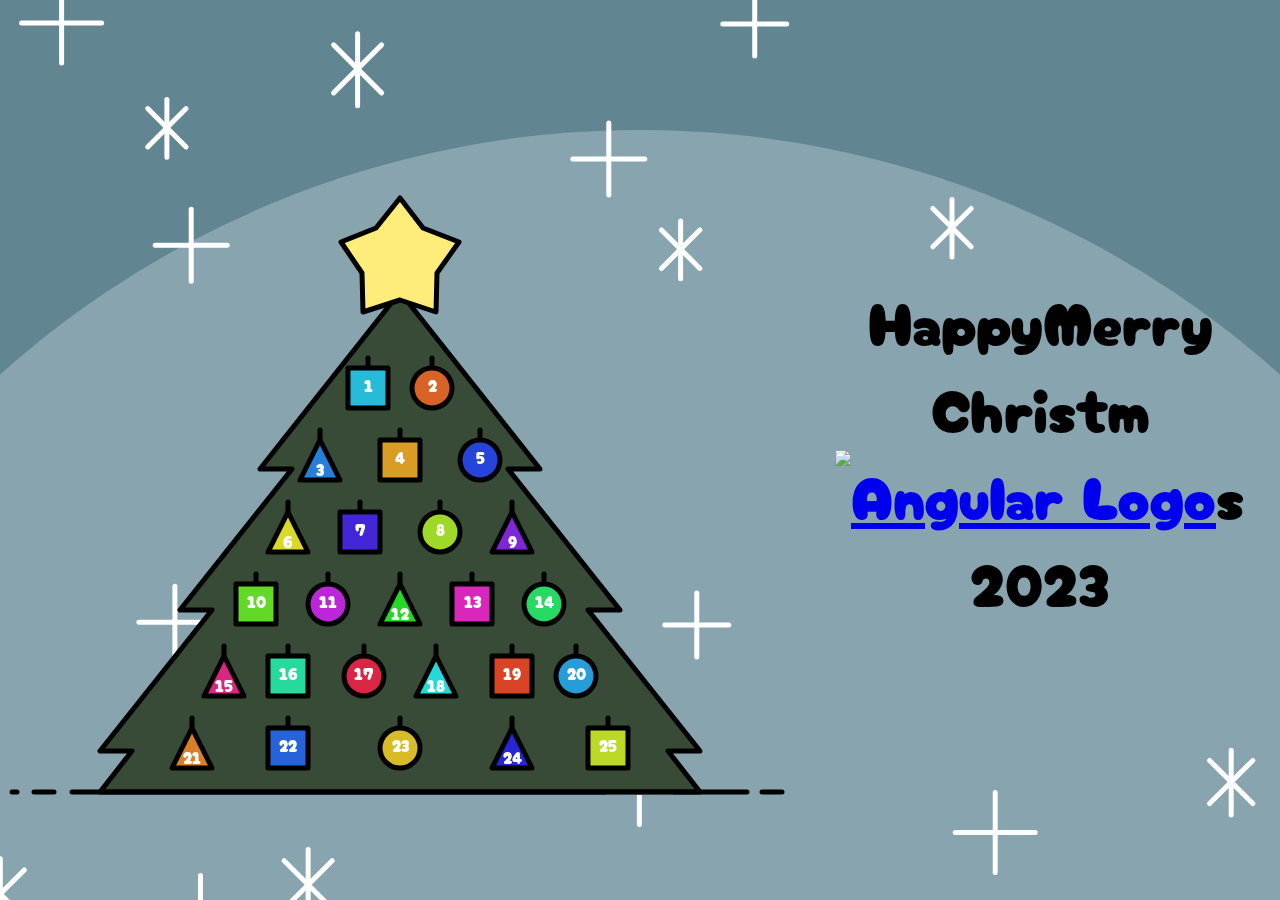
==== commit 67ddb851: "deploy: 8deec46de2179e5d6a47744690f11e64fa699723" ====
--- a/index.html
+++ b/index.html
@@ -5,10 +5,10 @@
     <meta name="viewport" content="width=device-width, initial-scale=1">
     <link rel="icon" type="image/x-icon" href="favicon.ico">
   <style>@import"https://fonts.googleapis.com/css2?family=Cherry+Bomb+One&display=swap";html{font-family:Cherry Bomb One,cursive;box-sizing:border-box}html,body{margin:0;padding:0;height:100%}
-</style><link rel="stylesheet" href="styles-BZAP3635.css" media="print" onload="this.media='all'"><noscript><link rel="stylesheet" href="styles-BZAP3635.css"></noscript><link rel="preload" href="https://fonts.googleapis.com/css2?family=Cherry+Bomb+One&amp;display=swap" as="style"><style ng-app-id="ng">[_nghost-ng-c3567031373]{width:100%;height:100%;position:relative}.main[_ngcontent-ng-c3567031373]{height:100%;display:flex;justify-content:center;align-items:center;position:relative;flex-direction:column}@media (min-width: 1200px){.main[_ngcontent-ng-c3567031373]{flex-direction:row}}</style><style ng-app-id="ng">[_nghost-ng-c3857200905]{display:flex;height:100%;width:100%;align-items:center;justify-content:center}.path[_ngcontent-ng-c3857200905]{fill:none;paint-order:fill markers stroke;stroke-linecap:round;stroke-linejoin:round;stroke-width:5;stroke:#000}.tree[_ngcontent-ng-c3857200905]{fill:#374b37}.star[_ngcontent-ng-c3857200905]{fill:#ffed7b;cursor:pointer}</style><style ng-app-id="ng">[_nghost-ng-c4089747516]{display:block;text-align:center;margin:2rem;font-size:60px}.keep-break-word[_ngcontent-ng-c4089747516]{word-break:keep-all}</style><style ng-app-id="ng">[_nghost-ng-c545840625]{position:fixed;top:0;left:0;z-index:-1;height:100vh;width:100vw;overflow:hidden}svg[_ngcontent-ng-c545840625]{width:100%;height:100%}g[_ngcontent-ng-c545840625]{fill:none;paint-order:fill markers stroke;stroke-linecap:round;stroke-linejoin:round;stroke-width:5;stroke:#fff}#background[_ngcontent-ng-c545840625]{stroke:none}#star[_ngcontent-ng-c545840625]   path[_ngcontent-ng-c545840625], #asterisk[_ngcontent-ng-c545840625]   path[_ngcontent-ng-c545840625]{stroke:#fff}</style><link _ngcontent-ng-c4089747516 as="image" href="assets/angular_gradient.png" rel="preload" fetchpriority="high"><style ng-app-id="ng">.connector[_ngcontent-ng-c372117809], .body[_ngcontent-ng-c372117809]{stroke-width:5;stroke:#000}.connector[_ngcontent-ng-c372117809]{stroke-linecap:round}.body[_ngcontent-ng-c372117809]{paint-order:fill markers stroke;stroke-linecap:round;stroke-linejoin:round}[_nghost-ng-c372117809]{cursor:pointer}text.day[_ngcontent-ng-c372117809]{fill:#fff;text-anchor:middle}.disabled[_nghost-ng-c372117809]{cursor:not-allowed}</style></head>
+</style><link rel="stylesheet" href="styles-BZAP3635.css" media="print" onload="this.media='all'"><noscript><link rel="stylesheet" href="styles-BZAP3635.css"></noscript><link rel="preload" href="https://fonts.googleapis.com/css2?family=Cherry+Bomb+One&amp;display=swap" as="style"><style ng-app-id="ng">[_nghost-ng-c3567031373]{width:100%;height:100%;position:relative}.main[_ngcontent-ng-c3567031373]{height:100%;display:flex;justify-content:center;align-items:center;position:relative;flex-direction:column}@media (min-width: 1200px){.main[_ngcontent-ng-c3567031373]{flex-direction:row}}</style><style ng-app-id="ng">[_nghost-ng-c3857200905]{display:flex;height:100%;width:100%;align-items:center;justify-content:center}.path[_ngcontent-ng-c3857200905]{fill:none;paint-order:fill markers stroke;stroke-linecap:round;stroke-linejoin:round;stroke-width:5;stroke:#000}.tree[_ngcontent-ng-c3857200905]{fill:#374b37}.star[_ngcontent-ng-c3857200905]{fill:#ffed7b;cursor:pointer}</style><style ng-app-id="ng">[_nghost-ng-c4089747516]{display:block;text-align:center;margin:2rem;font-size:60px}.keep-break-word[_ngcontent-ng-c4089747516]{word-break:keep-all}</style><style ng-app-id="ng">[_nghost-ng-c545840625]{position:fixed;top:0;left:0;z-index:-1;height:100vh;width:100vw;overflow:hidden}svg[_ngcontent-ng-c545840625]{width:100%;height:100%}g[_ngcontent-ng-c545840625]{fill:none;paint-order:fill markers stroke;stroke-linecap:round;stroke-linejoin:round;stroke-width:5;stroke:#fff}#background[_ngcontent-ng-c545840625]{stroke:none}#star[_ngcontent-ng-c545840625]   path[_ngcontent-ng-c545840625], #asterisk[_ngcontent-ng-c545840625]   path[_ngcontent-ng-c545840625]{stroke:#fff}</style><link _ngcontent-ng-c4089747516 as="image" href="assets/angular_gradient.png" rel="preload" fetchpriority="high"><style ng-app-id="ng">.connector[_ngcontent-ng-c2283470852], .body[_ngcontent-ng-c2283470852]{stroke-width:5;stroke:#000}.connector[_ngcontent-ng-c2283470852]{stroke-linecap:round}.body[_ngcontent-ng-c2283470852]{paint-order:fill markers stroke;stroke-linecap:round;stroke-linejoin:round}[_nghost-ng-c2283470852]{cursor:pointer}text.day[_ngcontent-ng-c2283470852]{fill:#fff;text-anchor:middle}.disabled[_nghost-ng-c2283470852]{cursor:not-allowed}</style></head>
   <body><!--nghm-->
-    <app-root _nghost-ng-c3567031373 ng-version="17.0.8" ngh="4" ng-server-context="ssg"><main _ngcontent-ng-c3567031373 class="main"><app-tree _ngcontent-ng-c3567031373 _nghost-ng-c3857200905 ngh="3"><svg _ngcontent-ng-c3857200905="" width="800" height="800" viewBox="0 0 800 600" version="1.1" xmlns="http://www.w3.org/2000/svg" xmlns:svg="http://www.w3.org/2000/svg"><path _ngcontent-ng-c3857200905="" d="M 400,142 260,319 h 32 L 180,460 h 32 L 100,601 H 132 l -32,41 h 600 l -32,-41 h 32 L 588,460 h 32 L 508,319 H 540 Z" class="path tree"/><path _ngcontent-ng-c3857200905="" d="M 400,48 423,78 459,92 437,123 436,162 400,150 363,162 362,123 341,92 376,78 Z" class="path star"/><path _ngcontent-ng-c3857200905="" d="M 72,642 H 747" class="path ground"/><path _ngcontent-ng-c3857200905="" d="M 34,642 H 54" class="path ground"/><path _ngcontent-ng-c3857200905="" d="m 12,642 h 5" class="path ground"/><path _ngcontent-ng-c3857200905="" d="m 762,642 h 20" class="path ground"/><g _ngcontent-ng-c3857200905="" app-ornament="" _nghost-ng-c372117809="" class="" ngh="0"><g _ngcontent-ng-c372117809=""><path _ngcontent-ng-c372117809="" class="connector" d="m 368.0,208.0 v 10"/><rect _ngcontent-ng-c372117809="" class="body" fill="url(#ornament-pattern-1)" width="40" height="40" x="348" y="218"/><!----><!----><!----><defs _ngcontent-ng-c372117809=""><pattern _ngcontent-ng-c372117809="" id="ornament-pattern-1" width="64.0" height="64.0"><image _ngcontent-ng-c372117809="" href="[data-uri]" width="64.0" height="64.0" x="-12.0" y="-12.0"/></pattern></defs><text _ngcontent-ng-c372117809="" dominant-baseline="middle" class="day" x="368" y="238"> 1 </text></g></g><g _ngcontent-ng-c3857200905="" app-ornament="" _nghost-ng-c372117809="" class="" ngh="1"><g _ngcontent-ng-c372117809=""><path _ngcontent-ng-c372117809="" class="connector" d="m 432.0,208.0 v 10"/><circle _ngcontent-ng-c372117809="" class="body" fill="url(#ornament-pattern-2)" r="20.0" cx="432.0" cy="238.0"/><!----><!----><!----><defs _ngcontent-ng-c372117809=""><pattern _ngcontent-ng-c372117809="" id="ornament-pattern-2" width="64.0" height="64.0"><image _ngcontent-ng-c372117809="" href="[data-uri]" width="64.0" height="64.0" x="-12.0" y="-12.0"/></pattern></defs><text _ngcontent-ng-c372117809="" dominant-baseline="middle" class="day" x="432" y="238"> 2 </text></g></g><g _ngcontent-ng-c3857200905="" app-ornament="" _nghost-ng-c372117809="" class="" ngh="2"><g _ngcontent-ng-c372117809=""><path _ngcontent-ng-c372117809="" class="connector" d="m 320.0,280.0 v 10"/><polygon _ngcontent-ng-c372117809="" class="body" fill="url(#ornament-pattern-3)" points="320.0,290 300,330 340,330"/><!----><!----><!----><defs _ngcontent-ng-c372117809=""><pattern _ngcontent-ng-c372117809="" id="ornament-pattern-3" width="64.0" height="64.0"><image _ngcontent-ng-c372117809="" href="[data-uri]" width="64.0" height="64.0" x="-12.0" y="-12.0"/></pattern></defs><text _ngcontent-ng-c372117809="" dominant-baseline="middle" class="day" x="320" y="322"> 3 </text></g></g><g _ngcontent-ng-c3857200905="" app-ornament="" _nghost-ng-c372117809="" class="" ngh="0"><g _ngcontent-ng-c372117809=""><path _ngcontent-ng-c372117809="" class="connector" d="m 400.0,280.0 v 10"/><rect _ngcontent-ng-c372117809="" class="body" fill="url(#ornament-pattern-4)" width="40" height="40" x="380" y="290"/><!----><!----><!----><defs _ngcontent-ng-c372117809=""><pattern _ngcontent-ng-c372117809="" id="ornament-pattern-4" width="64.0" height="64.0"><image _ngcontent-ng-c372117809="" href="[data-uri]" width="64.0" height="64.0" x="-12.0" y="-12.0"/></pattern></defs><text _ngcontent-ng-c372117809="" dominant-baseline="middle" class="day" x="400" y="310"> 4 </text></g></g><g _ngcontent-ng-c3857200905="" app-ornament="" _nghost-ng-c372117809="" class="" ngh="1"><g _ngcontent-ng-c372117809=""><path _ngcontent-ng-c372117809="" class="connector" d="m 480.0,280.0 v 10"/><circle _ngcontent-ng-c372117809="" class="body" fill="url(#ornament-pattern-5)" r="20.0" cx="480.0" cy="310.0"/><!----><!----><!----><defs _ngcontent-ng-c372117809=""><pattern _ngcontent-ng-c372117809="" id="ornament-pattern-5" width="64.0" height="64.0"><image _ngcontent-ng-c372117809="" href="[data-uri]" width="64.0" height="64.0" x="-12.0" y="-12.0"/></pattern></defs><text _ngcontent-ng-c372117809="" dominant-baseline="middle" class="day" x="480" y="310"> 5 </text></g></g><g _ngcontent-ng-c3857200905="" app-ornament="" _nghost-ng-c372117809="" class="" ngh="2"><g _ngcontent-ng-c372117809=""><path _ngcontent-ng-c372117809="" class="connector" d="m 288.0,352.0 v 10"/><polygon _ngcontent-ng-c372117809="" class="body" fill="url(#ornament-pattern-6)" points="288.0,362 268,402 308,402"/><!----><!----><!----><defs _ngcontent-ng-c372117809=""><pattern _ngcontent-ng-c372117809="" id="ornament-pattern-6" width="64.0" height="64.0"><image _ngcontent-ng-c372117809="" href="[data-uri]" width="64.0" height="64.0" x="-12.0" y="-12.0"/></pattern></defs><text _ngcontent-ng-c372117809="" dominant-baseline="middle" class="day" x="288" y="394"> 6 </text></g></g><g _ngcontent-ng-c3857200905="" app-ornament="" _nghost-ng-c372117809="" class="" ngh="0"><g _ngcontent-ng-c372117809=""><path _ngcontent-ng-c372117809="" class="connector" d="m 360.0,352.0 v 10"/><rect _ngcontent-ng-c372117809="" class="body" fill="url(#ornament-pattern-7)" width="40" height="40" x="340" y="362"/><!----><!----><!----><defs _ngcontent-ng-c372117809=""><pattern _ngcontent-ng-c372117809="" id="ornament-pattern-7" width="64.0" height="64.0"><image _ngcontent-ng-c372117809="" href="[data-uri]" width="64.0" height="64.0" x="-12.0" y="-12.0"/></pattern></defs><text _ngcontent-ng-c372117809="" dominant-baseline="middle" class="day" x="360" y="382"> 7 </text></g></g><g _ngcontent-ng-c3857200905="" app-ornament="" _nghost-ng-c372117809="" class="" ngh="1"><g _ngcontent-ng-c372117809=""><path _ngcontent-ng-c372117809="" class="connector" d="m 440.0,352.0 v 10"/><circle _ngcontent-ng-c372117809="" class="body" fill="url(#ornament-pattern-8)" r="20.0" cx="440.0" cy="382.0"/><!----><!----><!----><defs _ngcontent-ng-c372117809=""><pattern _ngcontent-ng-c372117809="" id="ornament-pattern-8" width="64.0" height="64.0"><image _ngcontent-ng-c372117809="" href="[data-uri]" width="64.0" height="64.0" x="-12.0" y="-12.0"/></pattern></defs><text _ngcontent-ng-c372117809="" dominant-baseline="middle" class="day" x="440" y="382"> 8 </text></g></g><g _ngcontent-ng-c3857200905="" app-ornament="" _nghost-ng-c372117809="" class="" ngh="2"><g _ngcontent-ng-c372117809=""><path _ngcontent-ng-c372117809="" class="connector" d="m 512.0,352.0 v 10"/><polygon _ngcontent-ng-c372117809="" class="body" fill="url(#ornament-pattern-9)" points="512.0,362 492,402 532,402"/><!----><!----><!----><defs _ngcontent-ng-c372117809=""><pattern _ngcontent-ng-c372117809="" id="ornament-pattern-9" width="64.0" height="64.0"><image _ngcontent-ng-c372117809="" href="[data-uri]" width="64.0" height="64.0" x="-12.0" y="-12.0"/></pattern></defs><text _ngcontent-ng-c372117809="" dominant-baseline="middle" class="day" x="512" y="394"> 9 </text></g></g><g _ngcontent-ng-c3857200905="" app-ornament="" _nghost-ng-c372117809="" class="" ngh="0"><g _ngcontent-ng-c372117809=""><path _ngcontent-ng-c372117809="" class="connector" d="m 256.0,424.0 v 10"/><rect _ngcontent-ng-c372117809="" class="body" fill="url(#ornament-pattern-10)" width="40" height="40" x="236" y="434"/><!----><!----><!----><defs _ngcontent-ng-c372117809=""><pattern _ngcontent-ng-c372117809="" id="ornament-pattern-10" width="64.0" height="64.0"><image _ngcontent-ng-c372117809="" href="[data-uri]" width="64.0" height="64.0" x="-12.0" y="-12.0"/></pattern></defs><text _ngcontent-ng-c372117809="" dominant-baseline="middle" class="day" x="256" y="454"> 10 </text></g></g><g _ngcontent-ng-c3857200905="" app-ornament="" _nghost-ng-c372117809="" class="" ngh="1"><g _ngcontent-ng-c372117809=""><path _ngcontent-ng-c372117809="" class="connector" d="m 328.0,424.0 v 10"/><circle _ngcontent-ng-c372117809="" class="body" fill="url(#ornament-pattern-11)" r="20.0" cx="328.0" cy="454.0"/><!----><!----><!----><defs _ngcontent-ng-c372117809=""><pattern _ngcontent-ng-c372117809="" id="ornament-pattern-11" width="64.0" height="64.0"><image _ngcontent-ng-c372117809="" href="[data-uri]" width="64.0" height="64.0" x="-12.0" y="-12.0"/></pattern></defs><text _ngcontent-ng-c372117809="" dominant-baseline="middle" class="day" x="328" y="454"> 11 </text></g></g><g _ngcontent-ng-c3857200905="" app-ornament="" _nghost-ng-c372117809="" class="" ngh="2"><g _ngcontent-ng-c372117809=""><path _ngcontent-ng-c372117809="" class="connector" d="m 400.0,424.0 v 10"/><polygon _ngcontent-ng-c372117809="" class="body" fill="url(#ornament-pattern-12)" points="400.0,434 380,474 420,474"/><!----><!----><!----><defs _ngcontent-ng-c372117809=""><pattern _ngcontent-ng-c372117809="" id="ornament-pattern-12" width="64.0" height="64.0"><image _ngcontent-ng-c372117809="" href="[data-uri]" width="64.0" height="64.0" x="-12.0" y="-12.0"/></pattern></defs><text _ngcontent-ng-c372117809="" dominant-baseline="middle" class="day" x="400" y="466"> 12 </text></g></g><g _ngcontent-ng-c3857200905="" app-ornament="" _nghost-ng-c372117809="" class="" ngh="0"><g _ngcontent-ng-c372117809=""><path _ngcontent-ng-c372117809="" class="connector" d="m 472.0,424.0 v 10"/><rect _ngcontent-ng-c372117809="" class="body" fill="url(#ornament-pattern-13)" width="40" height="40" x="452" y="434"/><!----><!----><!----><defs _ngcontent-ng-c372117809=""><pattern _ngcontent-ng-c372117809="" id="ornament-pattern-13" width="64.0" height="64.0"><image _ngcontent-ng-c372117809="" href="[data-uri]" width="64.0" height="64.0" x="-12.0" y="-12.0"/></pattern></defs><text _ngcontent-ng-c372117809="" dominant-baseline="middle" class="day" x="472" y="454"> 13 </text></g></g><g _ngcontent-ng-c3857200905="" app-ornament="" _nghost-ng-c372117809="" class="" ngh="1"><g _ngcontent-ng-c372117809=""><path _ngcontent-ng-c372117809="" class="connector" d="m 544.0,424.0 v 10"/><circle _ngcontent-ng-c372117809="" class="body" fill="url(#ornament-pattern-14)" r="20.0" cx="544.0" cy="454.0"/><!----><!----><!----><defs _ngcontent-ng-c372117809=""><pattern _ngcontent-ng-c372117809="" id="ornament-pattern-14" width="64.0" height="64.0"><image _ngcontent-ng-c372117809="" href="[data-uri]" width="64.0" height="64.0" x="-12.0" y="-12.0"/></pattern></defs><text _ngcontent-ng-c372117809="" dominant-baseline="middle" class="day" x="544" y="454"> 14 </text></g></g><g _ngcontent-ng-c3857200905="" app-ornament="" _nghost-ng-c372117809="" class="" ngh="2"><g _ngcontent-ng-c372117809=""><path _ngcontent-ng-c372117809="" class="connector" d="m 224.0,496.0 v 10"/><polygon _ngcontent-ng-c372117809="" class="body" fill="url(#ornament-pattern-15)" points="224.0,506 204,546 244,546"/><!----><!----><!----><defs _ngcontent-ng-c372117809=""><pattern _ngcontent-ng-c372117809="" id="ornament-pattern-15" width="64.0" height="64.0"><image _ngcontent-ng-c372117809="" href="[data-uri]" width="64.0" height="64.0" x="-12.0" y="-12.0"/></pattern></defs><text _ngcontent-ng-c372117809="" dominant-baseline="middle" class="day" x="224" y="538"> 15 </text></g></g><g _ngcontent-ng-c3857200905="" app-ornament="" _nghost-ng-c372117809="" class="" ngh="0"><g _ngcontent-ng-c372117809=""><path _ngcontent-ng-c372117809="" class="connector" d="m 288.0,496.0 v 10"/><rect _ngcontent-ng-c372117809="" class="body" fill="url(#ornament-pattern-16)" width="40" height="40" x="268" y="506"/><!----><!----><!----><defs _ngcontent-ng-c372117809=""><pattern _ngcontent-ng-c372117809="" id="ornament-pattern-16" width="64.0" height="64.0"><image _ngcontent-ng-c372117809="" href="[data-uri]" width="64.0" height="64.0" x="-12.0" y="-12.0"/></pattern></defs><text _ngcontent-ng-c372117809="" dominant-baseline="middle" class="day" x="288" y="526"> 16 </text></g></g><g _ngcontent-ng-c3857200905="" app-ornament="" _nghost-ng-c372117809="" class="" ngh="1"><g _ngcontent-ng-c372117809=""><path _ngcontent-ng-c372117809="" class="connector" d="m 364.0,496.0 v 10"/><circle _ngcontent-ng-c372117809="" class="body" fill="url(#ornament-pattern-17)" r="20.0" cx="364.0" cy="526.0"/><!----><!----><!----><defs _ngcontent-ng-c372117809=""><pattern _ngcontent-ng-c372117809="" id="ornament-pattern-17" width="64.0" height="64.0"><image _ngcontent-ng-c372117809="" href="[data-uri]" width="64.0" height="64.0" x="-12.0" y="-12.0"/></pattern></defs><text _ngcontent-ng-c372117809="" dominant-baseline="middle" class="day" x="364" y="526"> 17 </text></g></g><g _ngcontent-ng-c3857200905="" app-ornament="" _nghost-ng-c372117809="" class="" ngh="2"><g _ngcontent-ng-c372117809=""><path _ngcontent-ng-c372117809="" class="connector" d="m 436.0,496.0 v 10"/><polygon _ngcontent-ng-c372117809="" class="body" fill="url(#ornament-pattern-18)" points="436.0,506 416,546 456,546"/><!----><!----><!----><defs _ngcontent-ng-c372117809=""><pattern _ngcontent-ng-c372117809="" id="ornament-pattern-18" width="64.0" height="64.0"><image _ngcontent-ng-c372117809="" href="[data-uri]" width="64.0" height="64.0" x="-12.0" y="-12.0"/></pattern></defs><text _ngcontent-ng-c372117809="" dominant-baseline="middle" class="day" x="436" y="538"> 18 </text></g></g><g _ngcontent-ng-c3857200905="" app-ornament="" _nghost-ng-c372117809="" class="" ngh="0"><g _ngcontent-ng-c372117809=""><path _ngcontent-ng-c372117809="" class="connector" d="m 512.0,496.0 v 10"/><rect _ngcontent-ng-c372117809="" class="body" fill="url(#ornament-pattern-19)" width="40" height="40" x="492" y="506"/><!----><!----><!----><defs _ngcontent-ng-c372117809=""><pattern _ngcontent-ng-c372117809="" id="ornament-pattern-19" width="64.0" height="64.0"><image _ngcontent-ng-c372117809="" href="[data-uri]" width="64.0" height="64.0" x="-12.0" y="-12.0"/></pattern></defs><text _ngcontent-ng-c372117809="" dominant-baseline="middle" class="day" x="512" y="526"> 19 </text></g></g><g _ngcontent-ng-c3857200905="" app-ornament="" _nghost-ng-c372117809="" class="" ngh="1"><g _ngcontent-ng-c372117809=""><path _ngcontent-ng-c372117809="" class="connector" d="m 576.0,496.0 v 10"/><circle _ngcontent-ng-c372117809="" class="body" fill="url(#ornament-pattern-20)" r="20.0" cx="576.0" cy="526.0"/><!----><!----><!----><defs _ngcontent-ng-c372117809=""><pattern _ngcontent-ng-c372117809="" id="ornament-pattern-20" width="64.0" height="64.0"><image _ngcontent-ng-c372117809="" href="[data-uri]" width="64.0" height="64.0" x="-12.0" y="-12.0"/></pattern></defs><text _ngcontent-ng-c372117809="" dominant-baseline="middle" class="day" x="576" y="526"> 20 </text></g></g><g _ngcontent-ng-c3857200905="" app-ornament="" _nghost-ng-c372117809="" class="" ngh="2"><g _ngcontent-ng-c372117809=""><path _ngcontent-ng-c372117809="" class="connector" d="m 192.0,568.0 v 10"/><polygon _ngcontent-ng-c372117809="" class="body" fill="url(#ornament-pattern-21)" points="192.0,578 172,618 212,618"/><!----><!----><!----><defs _ngcontent-ng-c372117809=""><pattern _ngcontent-ng-c372117809="" id="ornament-pattern-21" width="64.0" height="64.0"><image _ngcontent-ng-c372117809="" href="[data-uri]" width="64.0" height="64.0" x="-12.0" y="-12.0"/></pattern></defs><text _ngcontent-ng-c372117809="" dominant-baseline="middle" class="day" x="192" y="610"> 21 </text></g></g><g _ngcontent-ng-c3857200905="" app-ornament="" _nghost-ng-c372117809="" class="" ngh="0"><g _ngcontent-ng-c372117809=""><path _ngcontent-ng-c372117809="" class="connector" d="m 288.0,568.0 v 10"/><rect _ngcontent-ng-c372117809="" class="body" fill="url(#ornament-pattern-22)" width="40" height="40" x="268" y="578"/><!----><!----><!----><defs _ngcontent-ng-c372117809=""><pattern _ngcontent-ng-c372117809="" id="ornament-pattern-22" width="64.0" height="64.0"><image _ngcontent-ng-c372117809="" href="[data-uri]" width="64.0" height="64.0" x="-12.0" y="-12.0"/></pattern></defs><text _ngcontent-ng-c372117809="" dominant-baseline="middle" class="day" x="288" y="598"> 22 </text></g></g><g _ngcontent-ng-c3857200905="" app-ornament="" _nghost-ng-c372117809="" class="" ngh="1"><g _ngcontent-ng-c372117809=""><path _ngcontent-ng-c372117809="" class="connector" d="m 400.0,568.0 v 10"/><circle _ngcontent-ng-c372117809="" class="body" fill="url(#ornament-pattern-23)" r="20.0" cx="400.0" cy="598.0"/><!----><!----><!----><defs _ngcontent-ng-c372117809=""><pattern _ngcontent-ng-c372117809="" id="ornament-pattern-23" width="64.0" height="64.0"><image _ngcontent-ng-c372117809="" href="[data-uri]" width="64.0" height="64.0" x="-12.0" y="-12.0"/></pattern></defs><text _ngcontent-ng-c372117809="" dominant-baseline="middle" class="day" x="400" y="598"> 23 </text></g></g><g _ngcontent-ng-c3857200905="" app-ornament="" _nghost-ng-c372117809="" class="" ngh="2"><g _ngcontent-ng-c372117809=""><path _ngcontent-ng-c372117809="" class="connector" d="m 512.0,568.0 v 10"/><polygon _ngcontent-ng-c372117809="" class="body" fill="url(#ornament-pattern-24)" points="512.0,578 492,618 532,618"/><!----><!----><!----><defs _ngcontent-ng-c372117809=""><pattern _ngcontent-ng-c372117809="" id="ornament-pattern-24" width="64.0" height="64.0"><image _ngcontent-ng-c372117809="" href="[data-uri]" width="64.0" height="64.0" x="-12.0" y="-12.0"/></pattern></defs><text _ngcontent-ng-c372117809="" dominant-baseline="middle" class="day" x="512" y="610"> 24 </text></g></g><g _ngcontent-ng-c3857200905="" app-ornament="" _nghost-ng-c372117809="" class="" ngh="0"><g _ngcontent-ng-c372117809=""><path _ngcontent-ng-c372117809="" class="connector" d="m 608.0,568.0 v 10"/><rect _ngcontent-ng-c372117809="" class="body" fill="url(#ornament-pattern-25)" width="40" height="40" x="588" y="578"/><!----><!----><!----><defs _ngcontent-ng-c372117809=""><pattern _ngcontent-ng-c372117809="" id="ornament-pattern-25" width="64.0" height="64.0"><image _ngcontent-ng-c372117809="" href="[data-uri]" width="64.0" height="64.0" x="-12.0" y="-12.0"/></pattern></defs><text _ngcontent-ng-c372117809="" dominant-baseline="middle" class="day" x="608" y="598"> 25 </text></g></g><!----></svg></app-tree><app-title _ngcontent-ng-c3567031373 _nghost-ng-c4089747516 ngh="4"><span _ngcontent-ng-c4089747516 class="keep-break-word">Happy</span><span _ngcontent-ng-c4089747516 class="keep-break-word">Merry</span><span _ngcontent-ng-c4089747516 class="keep-break-word"> Christm<a _ngcontent-ng-c4089747516 href="https://angular.dev" rel="noopener noreferrer"><img _ngcontent-ng-c4089747516 priority ngsrc="assets/angular_gradient.png" alt="Angular Logo" width="60" height="60" loading="eager" fetchpriority="high" ng-img="true" src="assets/angular_gradient.png"></a>s
-</span><span _ngcontent-ng-c4089747516 class="keep-break-word">2023</span></app-title></main><app-background _ngcontent-ng-c3567031373 _nghost-ng-c545840625 ngh="5"><svg _ngcontent-ng-c545840625="" version="1.1" xmlns="http://www.w3.org/2000/svg" preserveAspectRatio="xMidYMid slice" viewBox="0 0 800 800"><defs _ngcontent-ng-c545840625=""><g _ngcontent-ng-c545840625="" id="star"><path _ngcontent-ng-c545840625="" d="M -25,25 h 50" vector-effect="non-scaling-stroke"/><path _ngcontent-ng-c545840625="" d="M 0,0 v 50" vector-effect="non-scaling-stroke"/></g><g _ngcontent-ng-c545840625="" id="asterisk"><path _ngcontent-ng-c545840625="" d="m 0,3 v 45" vector-effect="non-scaling-stroke"/><path _ngcontent-ng-c545840625="" d="m 15,10 -30,30" vector-effect="non-scaling-stroke"/><path _ngcontent-ng-c545840625="" d="m -15,10 30,30" vector-effect="non-scaling-stroke"/></g></defs><g _ngcontent-ng-c545840625="" id="background"><rect _ngcontent-ng-c545840625="" width="800" height="800" x="0" y="0" style="fill: #628592;"/><circle _ngcontent-ng-c545840625="" cx="400" cy="800" r="600" style="fill: #87a4af;"/></g><use _ngcontent-ng-c545840625="" href="#asterisk" transform="translate(308.0 156.6) scale(0.8)"/><use _ngcontent-ng-c545840625="" href="#asterisk" transform="translate(624.6 649.3) scale(0.8)"/><use _ngcontent-ng-c545840625="" href="#asterisk" transform="translate(544.3 619.9) scale(0.9)"/><use _ngcontent-ng-c545840625="" href="#asterisk" transform="translate(519.9 490.0) scale(0.8)"/><use _ngcontent-ng-c545840625="" href="#asterisk" transform="translate(725.9 99.6) scale(0.8)"/><use _ngcontent-ng-c545840625="" href="#asterisk" transform="translate(652.2 551.3) scale(0.8)"/><use _ngcontent-ng-c545840625="" href="#asterisk" transform="translate(758.4 558.9) scale(1.0)"/><use _ngcontent-ng-c545840625="" href="#asterisk" transform="translate(658.0 471.2) scale(0.9)"/><use _ngcontent-ng-c545840625="" href="#asterisk" transform="translate(788.5 33.0) scale(0.8)"/><use _ngcontent-ng-c545840625="" href="#asterisk" transform="translate(637.9 571.7) scale(0.8)"/><use _ngcontent-ng-c545840625="" href="#asterisk" transform="translate(745.2 590.2) scale(0.9)"/><use _ngcontent-ng-c545840625="" href="#asterisk" transform="translate(317.5 320.6) scale(0.8)"/><!----><use _ngcontent-ng-c545840625="" href="#star" transform="translate(382.1 740.1) scale(0.9)"/><use _ngcontent-ng-c545840625="" href="#star" transform="translate(72.4 488.0) scale(0.9)"/><use _ngcontent-ng-c545840625="" href="#star" transform="translate(10.6 290.1) scale(0.9)"/><use _ngcontent-ng-c545840625="" href="#star" transform="translate(503.0 119.4) scale(1.0)"/><use _ngcontent-ng-c545840625="" href="#star" transform="translate(282.3 662.9) scale(0.9)"/><use _ngcontent-ng-c545840625="" href="#star" transform="translate(139.5 624.7) scale(0.9)"/><use _ngcontent-ng-c545840625="" href="#star" transform="translate(165.9 261.8) scale(0.9)"/><use _ngcontent-ng-c545840625="" href="#star" transform="translate(721.5 132.5) scale(0.8)"/><use _ngcontent-ng-c545840625="" href="#star" transform="translate(47.1 180.4) scale(1.0)"/><use _ngcontent-ng-c545840625="" href="#star" transform="translate(505.6 466.2) scale(0.8)"/><use _ngcontent-ng-c545840625="" href="#star" transform="translate(87.9 703.1) scale(0.9)"/><use _ngcontent-ng-c545840625="" href="#star" transform="translate(160.2 339.9) scale(0.9)"/><!----></svg></app-background></app-root>
-  <script src="polyfills-LZBJRJJE.js" type="module"></script><script src="main-ZEXDZTMU.js" type="module"></script>
+    <app-root _nghost-ng-c3567031373 ng-version="17.0.8" ngh="4" ng-server-context="ssg"><main _ngcontent-ng-c3567031373 class="main"><app-tree _ngcontent-ng-c3567031373 _nghost-ng-c3857200905 ngh="3"><svg _ngcontent-ng-c3857200905="" width="800" height="800" viewBox="0 0 800 600" version="1.1" xmlns="http://www.w3.org/2000/svg" xmlns:svg="http://www.w3.org/2000/svg"><path _ngcontent-ng-c3857200905="" d="M 400,142 260,319 h 32 L 180,460 h 32 L 100,601 H 132 l -32,41 h 600 l -32,-41 h 32 L 588,460 h 32 L 508,319 H 540 Z" class="path tree"/><path _ngcontent-ng-c3857200905="" d="M 400,48 423,78 459,92 437,123 436,162 400,150 363,162 362,123 341,92 376,78 Z" class="path star"/><path _ngcontent-ng-c3857200905="" d="M 72,642 H 747" class="path ground"/><path _ngcontent-ng-c3857200905="" d="M 34,642 H 54" class="path ground"/><path _ngcontent-ng-c3857200905="" d="m 12,642 h 5" class="path ground"/><path _ngcontent-ng-c3857200905="" d="m 762,642 h 20" class="path ground"/><g _ngcontent-ng-c3857200905="" app-ornament="" _nghost-ng-c2283470852="" class="" ngh="0"><g _ngcontent-ng-c2283470852=""><path _ngcontent-ng-c2283470852="" class="connector" d="m 368.0,208.0 v 10"/><rect _ngcontent-ng-c2283470852="" class="body" fill="url(#ornament-pattern-1)" width="40" height="40" x="348" y="218"/><!----><!----><!----><defs _ngcontent-ng-c2283470852=""><pattern _ngcontent-ng-c2283470852="" id="ornament-pattern-1" width="64.0" height="64.0"><rect _ngcontent-ng-c2283470852="" width="100%" height="100%" fill="hsl(190, 70%, 50%)"/><image _ngcontent-ng-c2283470852="" href="[data-uri]" width="64.0" height="64.0" x="-12.0" y="-12.0"/></pattern></defs><text _ngcontent-ng-c2283470852="" dominant-baseline="middle" class="day" x="368" y="238"> 1 </text></g></g><g _ngcontent-ng-c3857200905="" app-ornament="" _nghost-ng-c2283470852="" class="" ngh="1"><g _ngcontent-ng-c2283470852=""><path _ngcontent-ng-c2283470852="" class="connector" d="m 432.0,208.0 v 10"/><circle _ngcontent-ng-c2283470852="" class="body" fill="url(#ornament-pattern-2)" r="20.0" cx="432.0" cy="238.0"/><!----><!----><!----><defs _ngcontent-ng-c2283470852=""><pattern _ngcontent-ng-c2283470852="" id="ornament-pattern-2" width="64.0" height="64.0"><rect _ngcontent-ng-c2283470852="" width="100%" height="100%" fill="hsl(380, 70%, 50%)"/><image _ngcontent-ng-c2283470852="" href="[data-uri]" width="64.0" height="64.0" x="-12.0" y="-12.0"/></pattern></defs><text _ngcontent-ng-c2283470852="" dominant-baseline="middle" class="day" x="432" y="238"> 2 </text></g></g><g _ngcontent-ng-c3857200905="" app-ornament="" _nghost-ng-c2283470852="" class="" ngh="2"><g _ngcontent-ng-c2283470852=""><path _ngcontent-ng-c2283470852="" class="connector" d="m 320.0,280.0 v 10"/><polygon _ngcontent-ng-c2283470852="" class="body" fill="url(#ornament-pattern-3)" points="320.0,290 300,330 340,330"/><!----><!----><!----><defs _ngcontent-ng-c2283470852=""><pattern _ngcontent-ng-c2283470852="" id="ornament-pattern-3" width="64.0" height="64.0"><rect _ngcontent-ng-c2283470852="" width="100%" height="100%" fill="hsl(570, 70%, 50%)"/><image _ngcontent-ng-c2283470852="" href="[data-uri]" width="64.0" height="64.0" x="-12.0" y="-12.0"/></pattern></defs><text _ngcontent-ng-c2283470852="" dominant-baseline="middle" class="day" x="320" y="322"> 3 </text></g></g><g _ngcontent-ng-c3857200905="" app-ornament="" _nghost-ng-c2283470852="" class="" ngh="0"><g _ngcontent-ng-c2283470852=""><path _ngcontent-ng-c2283470852="" class="connector" d="m 400.0,280.0 v 10"/><rect _ngcontent-ng-c2283470852="" class="body" fill="url(#ornament-pattern-4)" width="40" height="40" x="380" y="290"/><!----><!----><!----><defs _ngcontent-ng-c2283470852=""><pattern _ngcontent-ng-c2283470852="" id="ornament-pattern-4" width="64.0" height="64.0"><rect _ngcontent-ng-c2283470852="" width="100%" height="100%" fill="hsl(760, 70%, 50%)"/><image _ngcontent-ng-c2283470852="" href="[data-uri]" width="64.0" height="64.0" x="-12.0" y="-12.0"/></pattern></defs><text _ngcontent-ng-c2283470852="" dominant-baseline="middle" class="day" x="400" y="310"> 4 </text></g></g><g _ngcontent-ng-c3857200905="" app-ornament="" _nghost-ng-c2283470852="" class="" ngh="1"><g _ngcontent-ng-c2283470852=""><path _ngcontent-ng-c2283470852="" class="connector" d="m 480.0,280.0 v 10"/><circle _ngcontent-ng-c2283470852="" class="body" fill="url(#ornament-pattern-5)" r="20.0" cx="480.0" cy="310.0"/><!----><!----><!----><defs _ngcontent-ng-c2283470852=""><pattern _ngcontent-ng-c2283470852="" id="ornament-pattern-5" width="64.0" height="64.0"><rect _ngcontent-ng-c2283470852="" width="100%" height="100%" fill="hsl(950, 70%, 50%)"/><image _ngcontent-ng-c2283470852="" href="[data-uri]" width="64.0" height="64.0" x="-12.0" y="-12.0"/></pattern></defs><text _ngcontent-ng-c2283470852="" dominant-baseline="middle" class="day" x="480" y="310"> 5 </text></g></g><g _ngcontent-ng-c3857200905="" app-ornament="" _nghost-ng-c2283470852="" class="" ngh="2"><g _ngcontent-ng-c2283470852=""><path _ngcontent-ng-c2283470852="" class="connector" d="m 288.0,352.0 v 10"/><polygon _ngcontent-ng-c2283470852="" class="body" fill="url(#ornament-pattern-6)" points="288.0,362 268,402 308,402"/><!----><!----><!----><defs _ngcontent-ng-c2283470852=""><pattern _ngcontent-ng-c2283470852="" id="ornament-pattern-6" width="64.0" height="64.0"><rect _ngcontent-ng-c2283470852="" width="100%" height="100%" fill="hsl(1140, 70%, 50%)"/><image _ngcontent-ng-c2283470852="" href="[data-uri]" width="64.0" height="64.0" x="-12.0" y="-12.0"/></pattern></defs><text _ngcontent-ng-c2283470852="" dominant-baseline="middle" class="day" x="288" y="394"> 6 </text></g></g><g _ngcontent-ng-c3857200905="" app-ornament="" _nghost-ng-c2283470852="" class="" ngh="0"><g _ngcontent-ng-c2283470852=""><path _ngcontent-ng-c2283470852="" class="connector" d="m 360.0,352.0 v 10"/><rect _ngcontent-ng-c2283470852="" class="body" fill="url(#ornament-pattern-7)" width="40" height="40" x="340" y="362"/><!----><!----><!----><defs _ngcontent-ng-c2283470852=""><pattern _ngcontent-ng-c2283470852="" id="ornament-pattern-7" width="64.0" height="64.0"><rect _ngcontent-ng-c2283470852="" width="100%" height="100%" fill="hsl(1330, 70%, 50%)"/><image _ngcontent-ng-c2283470852="" href="[data-uri]" width="64.0" height="64.0" x="-12.0" y="-12.0"/></pattern></defs><text _ngcontent-ng-c2283470852="" dominant-baseline="middle" class="day" x="360" y="382"> 7 </text></g></g><g _ngcontent-ng-c3857200905="" app-ornament="" _nghost-ng-c2283470852="" class="" ngh="1"><g _ngcontent-ng-c2283470852=""><path _ngcontent-ng-c2283470852="" class="connector" d="m 440.0,352.0 v 10"/><circle _ngcontent-ng-c2283470852="" class="body" fill="url(#ornament-pattern-8)" r="20.0" cx="440.0" cy="382.0"/><!----><!----><!----><defs _ngcontent-ng-c2283470852=""><pattern _ngcontent-ng-c2283470852="" id="ornament-pattern-8" width="64.0" height="64.0"><rect _ngcontent-ng-c2283470852="" width="100%" height="100%" fill="hsl(1520, 70%, 50%)"/><image _ngcontent-ng-c2283470852="" href="[data-uri]" width="64.0" height="64.0" x="-12.0" y="-12.0"/></pattern></defs><text _ngcontent-ng-c2283470852="" dominant-baseline="middle" class="day" x="440" y="382"> 8 </text></g></g><g _ngcontent-ng-c3857200905="" app-ornament="" _nghost-ng-c2283470852="" class="" ngh="2"><g _ngcontent-ng-c2283470852=""><path _ngcontent-ng-c2283470852="" class="connector" d="m 512.0,352.0 v 10"/><polygon _ngcontent-ng-c2283470852="" class="body" fill="url(#ornament-pattern-9)" points="512.0,362 492,402 532,402"/><!----><!----><!----><defs _ngcontent-ng-c2283470852=""><pattern _ngcontent-ng-c2283470852="" id="ornament-pattern-9" width="64.0" height="64.0"><rect _ngcontent-ng-c2283470852="" width="100%" height="100%" fill="hsl(1710, 70%, 50%)"/><image _ngcontent-ng-c2283470852="" href="[data-uri]" width="64.0" height="64.0" x="-12.0" y="-12.0"/></pattern></defs><text _ngcontent-ng-c2283470852="" dominant-baseline="middle" class="day" x="512" y="394"> 9 </text></g></g><g _ngcontent-ng-c3857200905="" app-ornament="" _nghost-ng-c2283470852="" class="" ngh="0"><g _ngcontent-ng-c2283470852=""><path _ngcontent-ng-c2283470852="" class="connector" d="m 256.0,424.0 v 10"/><rect _ngcontent-ng-c2283470852="" class="body" fill="url(#ornament-pattern-10)" width="40" height="40" x="236" y="434"/><!----><!----><!----><defs _ngcontent-ng-c2283470852=""><pattern _ngcontent-ng-c2283470852="" id="ornament-pattern-10" width="64.0" height="64.0"><rect _ngcontent-ng-c2283470852="" width="100%" height="100%" fill="hsl(1900, 70%, 50%)"/><image _ngcontent-ng-c2283470852="" href="[data-uri]" width="64.0" height="64.0" x="-12.0" y="-12.0"/></pattern></defs><text _ngcontent-ng-c2283470852="" dominant-baseline="middle" class="day" x="256" y="454"> 10 </text></g></g><g _ngcontent-ng-c3857200905="" app-ornament="" _nghost-ng-c2283470852="" class="" ngh="1"><g _ngcontent-ng-c2283470852=""><path _ngcontent-ng-c2283470852="" class="connector" d="m 328.0,424.0 v 10"/><circle _ngcontent-ng-c2283470852="" class="body" fill="url(#ornament-pattern-11)" r="20.0" cx="328.0" cy="454.0"/><!----><!----><!----><defs _ngcontent-ng-c2283470852=""><pattern _ngcontent-ng-c2283470852="" id="ornament-pattern-11" width="64.0" height="64.0"><rect _ngcontent-ng-c2283470852="" width="100%" height="100%" fill="hsl(2090, 70%, 50%)"/><image _ngcontent-ng-c2283470852="" href="[data-uri]" width="64.0" height="64.0" x="-12.0" y="-12.0"/></pattern></defs><text _ngcontent-ng-c2283470852="" dominant-baseline="middle" class="day" x="328" y="454"> 11 </text></g></g><g _ngcontent-ng-c3857200905="" app-ornament="" _nghost-ng-c2283470852="" class="" ngh="2"><g _ngcontent-ng-c2283470852=""><path _ngcontent-ng-c2283470852="" class="connector" d="m 400.0,424.0 v 10"/><polygon _ngcontent-ng-c2283470852="" class="body" fill="url(#ornament-pattern-12)" points="400.0,434 380,474 420,474"/><!----><!----><!----><defs _ngcontent-ng-c2283470852=""><pattern _ngcontent-ng-c2283470852="" id="ornament-pattern-12" width="64.0" height="64.0"><rect _ngcontent-ng-c2283470852="" width="100%" height="100%" fill="hsl(2280, 70%, 50%)"/><image _ngcontent-ng-c2283470852="" href="[data-uri]" width="64.0" height="64.0" x="-12.0" y="-12.0"/></pattern></defs><text _ngcontent-ng-c2283470852="" dominant-baseline="middle" class="day" x="400" y="466"> 12 </text></g></g><g _ngcontent-ng-c3857200905="" app-ornament="" _nghost-ng-c2283470852="" class="" ngh="0"><g _ngcontent-ng-c2283470852=""><path _ngcontent-ng-c2283470852="" class="connector" d="m 472.0,424.0 v 10"/><rect _ngcontent-ng-c2283470852="" class="body" fill="url(#ornament-pattern-13)" width="40" height="40" x="452" y="434"/><!----><!----><!----><defs _ngcontent-ng-c2283470852=""><pattern _ngcontent-ng-c2283470852="" id="ornament-pattern-13" width="64.0" height="64.0"><rect _ngcontent-ng-c2283470852="" width="100%" height="100%" fill="hsl(2470, 70%, 50%)"/><image _ngcontent-ng-c2283470852="" href="[data-uri]" width="64.0" height="64.0" x="-12.0" y="-12.0"/></pattern></defs><text _ngcontent-ng-c2283470852="" dominant-baseline="middle" class="day" x="472" y="454"> 13 </text></g></g><g _ngcontent-ng-c3857200905="" app-ornament="" _nghost-ng-c2283470852="" class="" ngh="1"><g _ngcontent-ng-c2283470852=""><path _ngcontent-ng-c2283470852="" class="connector" d="m 544.0,424.0 v 10"/><circle _ngcontent-ng-c2283470852="" class="body" fill="url(#ornament-pattern-14)" r="20.0" cx="544.0" cy="454.0"/><!----><!----><!----><defs _ngcontent-ng-c2283470852=""><pattern _ngcontent-ng-c2283470852="" id="ornament-pattern-14" width="64.0" height="64.0"><rect _ngcontent-ng-c2283470852="" width="100%" height="100%" fill="hsl(2660, 70%, 50%)"/><image _ngcontent-ng-c2283470852="" href="[data-uri]" width="64.0" height="64.0" x="-12.0" y="-12.0"/></pattern></defs><text _ngcontent-ng-c2283470852="" dominant-baseline="middle" class="day" x="544" y="454"> 14 </text></g></g><g _ngcontent-ng-c3857200905="" app-ornament="" _nghost-ng-c2283470852="" class="" ngh="2"><g _ngcontent-ng-c2283470852=""><path _ngcontent-ng-c2283470852="" class="connector" d="m 224.0,496.0 v 10"/><polygon _ngcontent-ng-c2283470852="" class="body" fill="url(#ornament-pattern-15)" points="224.0,506 204,546 244,546"/><!----><!----><!----><defs _ngcontent-ng-c2283470852=""><pattern _ngcontent-ng-c2283470852="" id="ornament-pattern-15" width="64.0" height="64.0"><rect _ngcontent-ng-c2283470852="" width="100%" height="100%" fill="hsl(2850, 70%, 50%)"/><image _ngcontent-ng-c2283470852="" href="[data-uri]" width="64.0" height="64.0" x="-12.0" y="-12.0"/></pattern></defs><text _ngcontent-ng-c2283470852="" dominant-baseline="middle" class="day" x="224" y="538"> 15 </text></g></g><g _ngcontent-ng-c3857200905="" app-ornament="" _nghost-ng-c2283470852="" class="" ngh="0"><g _ngcontent-ng-c2283470852=""><path _ngcontent-ng-c2283470852="" class="connector" d="m 288.0,496.0 v 10"/><rect _ngcontent-ng-c2283470852="" class="body" fill="url(#ornament-pattern-16)" width="40" height="40" x="268" y="506"/><!----><!----><!----><defs _ngcontent-ng-c2283470852=""><pattern _ngcontent-ng-c2283470852="" id="ornament-pattern-16" width="64.0" height="64.0"><rect _ngcontent-ng-c2283470852="" width="100%" height="100%" fill="hsl(3040, 70%, 50%)"/><image _ngcontent-ng-c2283470852="" href="[data-uri]" width="64.0" height="64.0" x="-12.0" y="-12.0"/></pattern></defs><text _ngcontent-ng-c2283470852="" dominant-baseline="middle" class="day" x="288" y="526"> 16 </text></g></g><g _ngcontent-ng-c3857200905="" app-ornament="" _nghost-ng-c2283470852="" class="" ngh="1"><g _ngcontent-ng-c2283470852=""><path _ngcontent-ng-c2283470852="" class="connector" d="m 364.0,496.0 v 10"/><circle _ngcontent-ng-c2283470852="" class="body" fill="url(#ornament-pattern-17)" r="20.0" cx="364.0" cy="526.0"/><!----><!----><!----><defs _ngcontent-ng-c2283470852=""><pattern _ngcontent-ng-c2283470852="" id="ornament-pattern-17" width="64.0" height="64.0"><rect _ngcontent-ng-c2283470852="" width="100%" height="100%" fill="hsl(3230, 70%, 50%)"/><image _ngcontent-ng-c2283470852="" href="[data-uri]" width="64.0" height="64.0" x="-12.0" y="-12.0"/></pattern></defs><text _ngcontent-ng-c2283470852="" dominant-baseline="middle" class="day" x="364" y="526"> 17 </text></g></g><g _ngcontent-ng-c3857200905="" app-ornament="" _nghost-ng-c2283470852="" class="" ngh="2"><g _ngcontent-ng-c2283470852=""><path _ngcontent-ng-c2283470852="" class="connector" d="m 436.0,496.0 v 10"/><polygon _ngcontent-ng-c2283470852="" class="body" fill="url(#ornament-pattern-18)" points="436.0,506 416,546 456,546"/><!----><!----><!----><defs _ngcontent-ng-c2283470852=""><pattern _ngcontent-ng-c2283470852="" id="ornament-pattern-18" width="64.0" height="64.0"><rect _ngcontent-ng-c2283470852="" width="100%" height="100%" fill="hsl(3420, 70%, 50%)"/><image _ngcontent-ng-c2283470852="" href="[data-uri]" width="64.0" height="64.0" x="-12.0" y="-12.0"/></pattern></defs><text _ngcontent-ng-c2283470852="" dominant-baseline="middle" class="day" x="436" y="538"> 18 </text></g></g><g _ngcontent-ng-c3857200905="" app-ornament="" _nghost-ng-c2283470852="" class="" ngh="0"><g _ngcontent-ng-c2283470852=""><path _ngcontent-ng-c2283470852="" class="connector" d="m 512.0,496.0 v 10"/><rect _ngcontent-ng-c2283470852="" class="body" fill="url(#ornament-pattern-19)" width="40" height="40" x="492" y="506"/><!----><!----><!----><defs _ngcontent-ng-c2283470852=""><pattern _ngcontent-ng-c2283470852="" id="ornament-pattern-19" width="64.0" height="64.0"><rect _ngcontent-ng-c2283470852="" width="100%" height="100%" fill="hsl(3610, 70%, 50%)"/><image _ngcontent-ng-c2283470852="" href="[data-uri]" width="64.0" height="64.0" x="-12.0" y="-12.0"/></pattern></defs><text _ngcontent-ng-c2283470852="" dominant-baseline="middle" class="day" x="512" y="526"> 19 </text></g></g><g _ngcontent-ng-c3857200905="" app-ornament="" _nghost-ng-c2283470852="" class="" ngh="1"><g _ngcontent-ng-c2283470852=""><path _ngcontent-ng-c2283470852="" class="connector" d="m 576.0,496.0 v 10"/><circle _ngcontent-ng-c2283470852="" class="body" fill="url(#ornament-pattern-20)" r="20.0" cx="576.0" cy="526.0"/><!----><!----><!----><defs _ngcontent-ng-c2283470852=""><pattern _ngcontent-ng-c2283470852="" id="ornament-pattern-20" width="64.0" height="64.0"><rect _ngcontent-ng-c2283470852="" width="100%" height="100%" fill="hsl(3800, 70%, 50%)"/><image _ngcontent-ng-c2283470852="" href="[data-uri]" width="64.0" height="64.0" x="-12.0" y="-12.0"/></pattern></defs><text _ngcontent-ng-c2283470852="" dominant-baseline="middle" class="day" x="576" y="526"> 20 </text></g></g><g _ngcontent-ng-c3857200905="" app-ornament="" _nghost-ng-c2283470852="" class="" ngh="2"><g _ngcontent-ng-c2283470852=""><path _ngcontent-ng-c2283470852="" class="connector" d="m 192.0,568.0 v 10"/><polygon _ngcontent-ng-c2283470852="" class="body" fill="url(#ornament-pattern-21)" points="192.0,578 172,618 212,618"/><!----><!----><!----><defs _ngcontent-ng-c2283470852=""><pattern _ngcontent-ng-c2283470852="" id="ornament-pattern-21" width="64.0" height="64.0"><rect _ngcontent-ng-c2283470852="" width="100%" height="100%" fill="hsl(3990, 70%, 50%)"/><image _ngcontent-ng-c2283470852="" href="[data-uri]" width="64.0" height="64.0" x="-12.0" y="-12.0"/></pattern></defs><text _ngcontent-ng-c2283470852="" dominant-baseline="middle" class="day" x="192" y="610"> 21 </text></g></g><g _ngcontent-ng-c3857200905="" app-ornament="" _nghost-ng-c2283470852="" class="" ngh="0"><g _ngcontent-ng-c2283470852=""><path _ngcontent-ng-c2283470852="" class="connector" d="m 288.0,568.0 v 10"/><rect _ngcontent-ng-c2283470852="" class="body" fill="url(#ornament-pattern-22)" width="40" height="40" x="268" y="578"/><!----><!----><!----><defs _ngcontent-ng-c2283470852=""><pattern _ngcontent-ng-c2283470852="" id="ornament-pattern-22" width="64.0" height="64.0"><rect _ngcontent-ng-c2283470852="" width="100%" height="100%" fill="hsl(4180, 70%, 50%)"/><image _ngcontent-ng-c2283470852="" href="[data-uri]" width="64.0" height="64.0" x="-12.0" y="-12.0"/></pattern></defs><text _ngcontent-ng-c2283470852="" dominant-baseline="middle" class="day" x="288" y="598"> 22 </text></g></g><g _ngcontent-ng-c3857200905="" app-ornament="" _nghost-ng-c2283470852="" class="" ngh="1"><g _ngcontent-ng-c2283470852=""><path _ngcontent-ng-c2283470852="" class="connector" d="m 400.0,568.0 v 10"/><circle _ngcontent-ng-c2283470852="" class="body" fill="url(#ornament-pattern-23)" r="20.0" cx="400.0" cy="598.0"/><!----><!----><!----><defs _ngcontent-ng-c2283470852=""><pattern _ngcontent-ng-c2283470852="" id="ornament-pattern-23" width="64.0" height="64.0"><rect _ngcontent-ng-c2283470852="" width="100%" height="100%" fill="hsl(4370, 70%, 50%)"/><image _ngcontent-ng-c2283470852="" href="[data-uri]" width="64.0" height="64.0" x="-12.0" y="-12.0"/></pattern></defs><text _ngcontent-ng-c2283470852="" dominant-baseline="middle" class="day" x="400" y="598"> 23 </text></g></g><g _ngcontent-ng-c3857200905="" app-ornament="" _nghost-ng-c2283470852="" class="" ngh="2"><g _ngcontent-ng-c2283470852=""><path _ngcontent-ng-c2283470852="" class="connector" d="m 512.0,568.0 v 10"/><polygon _ngcontent-ng-c2283470852="" class="body" fill="url(#ornament-pattern-24)" points="512.0,578 492,618 532,618"/><!----><!----><!----><defs _ngcontent-ng-c2283470852=""><pattern _ngcontent-ng-c2283470852="" id="ornament-pattern-24" width="64.0" height="64.0"><rect _ngcontent-ng-c2283470852="" width="100%" height="100%" fill="hsl(4560, 70%, 50%)"/><image _ngcontent-ng-c2283470852="" href="[data-uri]" width="64.0" height="64.0" x="-12.0" y="-12.0"/></pattern></defs><text _ngcontent-ng-c2283470852="" dominant-baseline="middle" class="day" x="512" y="610"> 24 </text></g></g><g _ngcontent-ng-c3857200905="" app-ornament="" _nghost-ng-c2283470852="" class="" ngh="0"><g _ngcontent-ng-c2283470852=""><path _ngcontent-ng-c2283470852="" class="connector" d="m 608.0,568.0 v 10"/><rect _ngcontent-ng-c2283470852="" class="body" fill="url(#ornament-pattern-25)" width="40" height="40" x="588" y="578"/><!----><!----><!----><defs _ngcontent-ng-c2283470852=""><pattern _ngcontent-ng-c2283470852="" id="ornament-pattern-25" width="64.0" height="64.0"><rect _ngcontent-ng-c2283470852="" width="100%" height="100%" fill="hsl(4750, 70%, 50%)"/><image _ngcontent-ng-c2283470852="" href="[data-uri]" width="64.0" height="64.0" x="-12.0" y="-12.0"/></pattern></defs><text _ngcontent-ng-c2283470852="" dominant-baseline="middle" class="day" x="608" y="598"> 25 </text></g></g><!----></svg></app-tree><app-title _ngcontent-ng-c3567031373 _nghost-ng-c4089747516 ngh="4"><span _ngcontent-ng-c4089747516 class="keep-break-word">Happy</span><span _ngcontent-ng-c4089747516 class="keep-break-word">Merry</span><span _ngcontent-ng-c4089747516 class="keep-break-word"> Christm<a _ngcontent-ng-c4089747516 href="https://angular.dev" rel="noopener noreferrer"><img _ngcontent-ng-c4089747516 priority ngsrc="assets/angular_gradient.png" alt="Angular Logo" width="60" height="60" loading="eager" fetchpriority="high" ng-img="true" src="assets/angular_gradient.png"></a>s
+</span><span _ngcontent-ng-c4089747516 class="keep-break-word">2023</span></app-title></main><app-background _ngcontent-ng-c3567031373 _nghost-ng-c545840625 ngh="5"><svg _ngcontent-ng-c545840625="" version="1.1" xmlns="http://www.w3.org/2000/svg" preserveAspectRatio="xMidYMid slice" viewBox="0 0 800 800"><defs _ngcontent-ng-c545840625=""><g _ngcontent-ng-c545840625="" id="star"><path _ngcontent-ng-c545840625="" d="M -25,25 h 50" vector-effect="non-scaling-stroke"/><path _ngcontent-ng-c545840625="" d="M 0,0 v 50" vector-effect="non-scaling-stroke"/></g><g _ngcontent-ng-c545840625="" id="asterisk"><path _ngcontent-ng-c545840625="" d="m 0,3 v 45" vector-effect="non-scaling-stroke"/><path _ngcontent-ng-c545840625="" d="m 15,10 -30,30" vector-effect="non-scaling-stroke"/><path _ngcontent-ng-c545840625="" d="m -15,10 30,30" vector-effect="non-scaling-stroke"/></g></defs><g _ngcontent-ng-c545840625="" id="background"><rect _ngcontent-ng-c545840625="" width="800" height="800" x="0" y="0" style="fill: #628592;"/><circle _ngcontent-ng-c545840625="" cx="400" cy="800" r="600" style="fill: #87a4af;"/></g><use _ngcontent-ng-c545840625="" href="#asterisk" transform="translate(349.3 698.0) scale(0.8)"/><use _ngcontent-ng-c545840625="" href="#asterisk" transform="translate(180.1 459.7) scale(0.8)"/><use _ngcontent-ng-c545840625="" href="#asterisk" transform="translate(0.2 652.5) scale(1.0)"/><use _ngcontent-ng-c545840625="" href="#asterisk" transform="translate(425.4 254.5) scale(0.8)"/><use _ngcontent-ng-c545840625="" href="#asterisk" transform="translate(794.4 722.5) scale(0.9)"/><use _ngcontent-ng-c545840625="" href="#asterisk" transform="translate(524.3 780.9) scale(0.8)"/><use _ngcontent-ng-c545840625="" href="#asterisk" transform="translate(546.1 14.6) scale(0.8)"/><use _ngcontent-ng-c545840625="" href="#asterisk" transform="translate(223.5 136.8) scale(1.0)"/><use _ngcontent-ng-c545840625="" href="#asterisk" transform="translate(769.5 585.0) scale(0.9)"/><use _ngcontent-ng-c545840625="" href="#asterisk" transform="translate(595.0 241.0) scale(0.8)"/><use _ngcontent-ng-c545840625="" href="#asterisk" transform="translate(104.3 178.6) scale(0.8)"/><use _ngcontent-ng-c545840625="" href="#asterisk" transform="translate(192.6 646.7) scale(1.0)"/><!----><use _ngcontent-ng-c545840625="" href="#star" transform="translate(483.1 21.8) scale(0.9)"/><use _ngcontent-ng-c545840625="" href="#star" transform="translate(480.1 694.8) scale(0.8)"/><use _ngcontent-ng-c545840625="" href="#star" transform="translate(75.1 773.6) scale(0.9)"/><use _ngcontent-ng-c545840625="" href="#star" transform="translate(471.7 113.8) scale(0.8)"/><use _ngcontent-ng-c545840625="" href="#star" transform="translate(435.5 489.4) scale(0.8)"/><use _ngcontent-ng-c545840625="" href="#star" transform="translate(125.3 665.9) scale(0.9)"/><use _ngcontent-ng-c545840625="" href="#star" transform="translate(380.5 195.7) scale(0.9)"/><use _ngcontent-ng-c545840625="" href="#star" transform="translate(38.5 108.1) scale(1.0)"/><use _ngcontent-ng-c545840625="" href="#star" transform="translate(622.0 614.0) scale(1.0)"/><use _ngcontent-ng-c545840625="" href="#star" transform="translate(119.5 249.6) scale(0.9)"/><use _ngcontent-ng-c545840625="" href="#star" transform="translate(399.6 594.1) scale(0.8)"/><use _ngcontent-ng-c545840625="" href="#star" transform="translate(109.3 485.2) scale(0.9)"/><!----></svg></app-background></app-root>
+  <script src="polyfills-LZBJRJJE.js" type="module"></script><script src="main-MNRJT7WD.js" type="module"></script>
 
 <script id="ng-state" type="application/json">{"2534214102":{"b":"\u003C?xml version=\"1.0\" encoding=\"UTF-8\"?>\n\u003Cfeed xml:lang=\"ja-JP\" xmlns=\"http://www.w3.org/2005/Atom\" xmlns:re=\"http://purl.org/atompub/rank/1.0\">\n  \u003Cid>tag:qiita.com,2012:/advent-calendar/2023/angular/feed\u003C/id>\n  \u003Clink rel=\"alternate\" type=\"text/html\" href=\"https://qiita.com\"/>\n  \u003Clink rel=\"self\" type=\"application/atom+xml\" href=\"https://qiita.com/advent-calendar/2023/angular/feed\"/>\n  \u003Ctitle>Angular Advent Calendarの記事 - Qiita\u003C/title>\n  \u003Cupdated>2023-12-25T00:00:00+09:00\u003C/updated>\n  \u003Centry>\n    \u003Cid>tag:qiita.com,2012:Public::AdventCalendar::CalendarItem/139319\u003C/id>\n    \u003Cpublished>2023-12-25T00:00:00+09:00\u003C/published>\n    \u003Cupdated>2023-12-25T00:02:35+09:00\u003C/updated>\n    \u003Clink rel=\"alternate\" type=\"text/html\" href=\"https://zenn.dev/lacolaco/articles/angular-advent-calendar-2023\"/>\n    \u003Ctitle>Angularでのボタンコンポーネントの作成\u003C/title>\n    \u003Ccontent type=\"text\">External article\u003C/content>\n    \u003Cauthor>\n      \u003Cname>lacolaco\u003C/name>\n    \u003C/author>\n  \u003C/entry>\n  \u003Centry>\n    \u003Cid>tag:qiita.com,2012:Public::AdventCalendar::CalendarItem/143676\u003C/id>\n    \u003Cpublished>2023-12-24T23:58:40+09:00\u003C/published>\n    \u003Cupdated>2023-12-24T23:59:11+09:00\u003C/updated>\n    \u003Clink rel=\"alternate\" type=\"text/html\" href=\"https://qiita.com/ver1000000/items/36154cb31a3bdba1a51d\"/>\n    \u003Ctitle>𝓗𝓪𝓹𝓹𝔂 𝓜𝓮𝓻𝓻𝔂 𝓒𝓱𝓻𝓲𝓼𝓽𝓶𝓪𝓼...\u003C/title>\n    \u003Ccontent type=\"html\">本記事は Angular Advent Calendar 2023 の24日目の記事です❗\n23日目は@ic_lifewoodさんで25日目は@lacolacoさんです❗\n\n最新のAngularの機能…\u003C/content>\n    \u003Cauthor>\n      \u003Cname>ver1000000\u003C/name>\n    \u003C/author>\n  \u003C/entry>\n  \u003Centry>\n    \u003Cid>tag:qiita.com,2012:Public::AdventCalendar::CalendarItem/139396\u003C/id>\n    \u003Cpublished>2023-12-23T18:46:08+09:00\u003C/published>\n    \u003Cupdated>2023-12-23T18:46:37+09:00\u003C/updated>\n    \u003Clink rel=\"alternate\" type=\"text/html\" href=\"https://qiita.com/ic_lifewood/items/817f7ed51440e8d4a368\"/>\n    \u003Ctitle>Angular のテスト環境事情を調べてみた。\u003C/title>\n    \u003Ccontent type=\"html\">この記事は、Angular Advent Calendar 2023 23 日目の記事です\n22 日目の記事は @seapolis さんの 2024年から始めるAngular Universal (…\u003C/content>\n    \u003Cauthor>\n      \u003Cname>ic_lifewood\u003C/name>\n    \u003C/author>\n  \u003C/entry>\n  \u003Centry>\n    \u003Cid>tag:qiita.com,2012:Public::AdventCalendar::CalendarItem/139326\u003C/id>\n    \u003Cpublished>2023-12-22T00:00:00+09:00\u003C/published>\n    \u003Cupdated>2023-12-22T07:30:53+09:00\u003C/updated>\n    \u003Clink rel=\"alternate\" type=\"text/html\" href=\"https://zenn.dev/seapolis/articles/6669b3c1cda5b0\"/>\n    \u003Ctitle>2024年から始めるAngular Universal (SSR) の本番運用\u003C/title>\n    \u003Ccontent type=\"text\">External article\u003C/content>\n    \u003Cauthor>\n      \u003Cname>seapolis\u003C/name>\n    \u003C/author>\n  \u003C/entry>\n  \u003Centry>\n    \u003Cid>tag:qiita.com,2012:Public::AdventCalendar::CalendarItem/143842\u003C/id>\n    \u003Cpublished>2023-12-21T00:00:00+09:00\u003C/published>\n    \u003Cupdated>2023-12-21T00:34:57+09:00\u003C/updated>\n    \u003Clink rel=\"alternate\" type=\"text/html\" href=\"https://zenn.dev/nagashima/articles/156f7ea2caf6f2\"/>\n    \u003Ctitle>Angular 版 Intro to Storybook の日本語訳を更新して思ったこと\u003C/title>\n    \u003Ccontent type=\"text\">External article\u003C/content>\n    \u003Cauthor>\n      \u003Cname>ngsmvn\u003C/name>\n    \u003C/author>\n  \u003C/entry>\n  \u003Centry>\n    \u003Cid>tag:qiita.com,2012:Public::AdventCalendar::CalendarItem/144087\u003C/id>\n    \u003Cpublished>2023-12-20T00:00:00+09:00\u003C/published>\n    \u003Cupdated>2023-12-20T08:07:06+09:00\u003C/updated>\n    \u003Clink rel=\"alternate\" type=\"text/html\" href=\"https://zenn.dev/tkawa01/articles/1939b9376f3daa\"/>\n    \u003Ctitle>2年前の自分に送る！べからず集　を書きます\u003C/title>\n    \u003Ccontent type=\"text\">External article\u003C/content>\n    \u003Cauthor>\n      \u003Cname>t-kawamura1\u003C/name>\n    \u003C/author>\n  \u003C/entry>\n  \u003Centry>\n    \u003Cid>tag:qiita.com,2012:Public::AdventCalendar::CalendarItem/139398\u003C/id>\n    \u003Cpublished>2023-12-19T00:00:00+09:00\u003C/published>\n    \u003Cupdated>2023-12-19T13:57:52+09:00\u003C/updated>\n    \u003Clink rel=\"alternate\" type=\"text/html\" href=\"https://zenn.dev/sosukesuzuki/articles/1553af074e5884\"/>\n    \u003Ctitle>Prettier の Angular サポートの仕組みと built-in control flow 対応\u003C/title>\n    \u003Ccontent type=\"text\">External article\u003C/content>\n    \u003Cauthor>\n      \u003Cname>sosukesuzuki\u003C/name>\n    \u003C/author>\n  \u003C/entry>\n  \u003Centry>\n    \u003Cid>tag:qiita.com,2012:Public::AdventCalendar::CalendarItem/144093\u003C/id>\n    \u003Cpublished>2023-12-17T23:59:40+09:00\u003C/published>\n    \u003Cupdated>2023-12-18T00:00:09+09:00\u003C/updated>\n    \u003Clink rel=\"alternate\" type=\"text/html\" href=\"https://qiita.com/KShamoji/items/b236df445cdea49b1eac\"/>\n    \u003Ctitle>自社アプリのAngularのFolder Structureの変遷と反省\u003C/title>\n    \u003Ccontent type=\"html\">はじめに\n\n恥の多いFolder Structureで開発して来ました。\n自分には、最適なFolder Structureというものが、見当つかないのです。自分はJavaの開発者として過ごした期間が長…\u003C/content>\n    \u003Cauthor>\n      \u003Cname>KShamoji\u003C/name>\n    \u003C/author>\n  \u003C/entry>\n  \u003Centry>\n    \u003Cid>tag:qiita.com,2012:Public::AdventCalendar::CalendarItem/139322\u003C/id>\n    \u003Cpublished>2023-12-17T00:00:00+09:00\u003C/published>\n    \u003Cupdated>2023-12-17T12:40:03+09:00\u003C/updated>\n    \u003Clink rel=\"alternate\" type=\"text/html\" href=\"https://zenn.dev/fusho_takahashi/articles/01ec296a1e726fbacdc0\"/>\n    \u003Ctitle>Angular Material の css バンドルサイズを削減しよう！\u003C/title>\n    \u003Ccontent type=\"text\">External article\u003C/content>\n    \u003Cauthor>\n      \u003Cname>fusho-takahashi\u003C/name>\n    \u003C/author>\n  \u003C/entry>\n  \u003Centry>\n    \u003Cid>tag:qiita.com,2012:Public::AdventCalendar::CalendarItem/143726\u003C/id>\n    \u003Cpublished>2023-12-16T00:00:00+09:00\u003C/published>\n    \u003Cupdated>2023-12-17T23:13:14+09:00\u003C/updated>\n    \u003Clink rel=\"alternate\" type=\"text/html\" href=\"https://zenn.dev/komura_c/articles/9ac623f9519bf9\"/>\n    \u003Ctitle>Angular ESLintの導入と推しルール6選(2023)\u003C/title>\n    \u003Ccontent type=\"text\">External article\u003C/content>\n    \u003Cauthor>\n      \u003Cname>komura_c\u003C/name>\n    \u003C/author>\n  \u003C/entry>\n  \u003Centry>\n    \u003Cid>tag:qiita.com,2012:Public::AdventCalendar::CalendarItem/143756\u003C/id>\n    \u003Cpublished>2023-12-15T08:46:07+09:00\u003C/published>\n    \u003Cupdated>2023-12-15T08:46:26+09:00\u003C/updated>\n    \u003Clink rel=\"alternate\" type=\"text/html\" href=\"https://qiita.com/nishitaku/items/b67e14a08d47447b0c37\"/>\n    \u003Ctitle>AngularではじめるSSR入門\u003C/title>\n    \u003Ccontent type=\"html\">これはAngular Advent Calendar 2023の15日目の記事です。\nはじめに\nサーバーサイドレンダリング(SSR)って、なんか難しそうなイメージありますよね？\nその割にメリットが少…\u003C/content>\n    \u003Cauthor>\n      \u003Cname>nishitaku\u003C/name>\n    \u003C/author>\n  \u003C/entry>\n  \u003Centry>\n    \u003Cid>tag:qiita.com,2012:Public::AdventCalendar::CalendarItem/143733\u003C/id>\n    \u003Cpublished>2023-12-14T00:00:00+09:00\u003C/published>\n    \u003Cupdated>2023-12-13T23:55:20+09:00\u003C/updated>\n    \u003Clink rel=\"alternate\" type=\"text/html\" href=\"https://zenn.dev/hoshima19/articles/31fc0bbb3d916e\"/>\n    \u003Ctitle>NgOptimizedImageに入門する\u003C/title>\n    \u003Ccontent type=\"text\">External article\u003C/content>\n    \u003Cauthor>\n      \u003Cname>hoshima\u003C/name>\n    \u003C/author>\n  \u003C/entry>\n  \u003Centry>\n    \u003Cid>tag:qiita.com,2012:Public::AdventCalendar::CalendarItem/143773\u003C/id>\n    \u003Cpublished>2023-12-13T00:00:00+09:00\u003C/published>\n    \u003Cupdated>2023-12-13T01:20:53+09:00\u003C/updated>\n    \u003Clink rel=\"alternate\" type=\"text/html\" href=\"https://zenn.dev/noxi515/articles/angular-control-flow-rendering\"/>\n    \u003Ctitle>Control FlowとViewレンダリング\u003C/title>\n    \u003Ccontent type=\"text\">External article\u003C/content>\n    \u003Cauthor>\n      \u003Cname>noxi515\u003C/name>\n    \u003C/author>\n  \u003C/entry>\n  \u003Centry>\n    \u003Cid>tag:qiita.com,2012:Public::AdventCalendar::CalendarItem/143761\u003C/id>\n    \u003Cpublished>2023-12-12T00:00:00+09:00\u003C/published>\n    \u003Cupdated>2023-12-12T00:27:11+09:00\u003C/updated>\n    \u003Clink rel=\"alternate\" type=\"text/html\" href=\"https://note.com/yamashita_kenngo/n/n8724f0053eef\"/>\n    \u003Ctitle>Angularを使ったOSS活動の記録\u003C/title>\n    \u003Ccontent type=\"text\">External article\u003C/content>\n    \u003Cauthor>\n      \u003Cname>yamashita-kenngo\u003C/name>\n    \u003C/author>\n  \u003C/entry>\n  \u003Centry>\n    \u003Cid>tag:qiita.com,2012:Public::AdventCalendar::CalendarItem/139321\u003C/id>\n    \u003Cpublished>2023-12-11T00:00:00+09:00\u003C/published>\n    \u003Cupdated>2023-12-11T09:48:37+09:00\u003C/updated>\n    \u003Clink rel=\"alternate\" type=\"text/html\" href=\"https://tech.quartetcom.co.jp/2023/12/11/angular-csp-nonce/\"/>\n    \u003Ctitle>Angular CSP_NONCEによるCSSインジェクション対策\u003C/title>\n    \u003Ccontent type=\"text\">External article\u003C/content>\n    \u003Cauthor>\n      \u003Cname>ringtail003\u003C/name>\n    \u003C/author>\n  \u003C/entry>\n  \u003Centry>\n    \u003Cid>tag:qiita.com,2012:Public::AdventCalendar::CalendarItem/144148\u003C/id>\n    \u003Cpublished>2023-12-10T07:01:30+09:00\u003C/published>\n    \u003Cupdated>2023-12-10T07:01:31+09:00\u003C/updated>\n    \u003Clink rel=\"alternate\" type=\"text/html\" href=\"https://qiita.com/masayasviel/items/6b3fa0f458d5259db4c0\"/>\n    \u003Ctitle>NgRxとlocalStorageを同期する\u003C/title>\n    \u003Ccontent type=\"html\">はじめに\n本記事はAngular Advent Calendar 2023 10日目の担当になります。\nAngularを用いていて状態管理をしたいとなったとき、選択肢の一つとしてNgRxが挙がるかと…\u003C/content>\n    \u003Cauthor>\n      \u003Cname>masayasviel\u003C/name>\n    \u003C/author>\n  \u003C/entry>\n  \u003Centry>\n    \u003Cid>tag:qiita.com,2012:Public::AdventCalendar::CalendarItem/144098\u003C/id>\n    \u003Cpublished>2023-12-09T14:34:36+09:00\u003C/published>\n    \u003Cupdated>2023-12-09T14:36:02+09:00\u003C/updated>\n    \u003Clink rel=\"alternate\" type=\"text/html\" href=\"https://qiita.com/scrpgil/items/8e39804c4256e7fb85a0\"/>\n    \u003Ctitle>IonicとAngularの最新スタイルへの移行とPageSpeed Insightsによる測定\u003C/title>\n    \u003Ccontent type=\"html\">背景\n私は現在、AAHubとというウェブサイトを運営しています。このサイトはIonicとAngularを用いて構築されています。\nこれまでAngularとIonicのフレームワークのバージョンアップ…\u003C/content>\n    \u003Cauthor>\n      \u003Cname>scrpgil\u003C/name>\n    \u003C/author>\n  \u003C/entry>\n  \u003Centry>\n    \u003Cid>tag:qiita.com,2012:Public::AdventCalendar::CalendarItem/139358\u003C/id>\n    \u003Cpublished>2023-12-08T07:00:46+09:00\u003C/published>\n    \u003Cupdated>2023-12-08T07:00:46+09:00\u003C/updated>\n    \u003Clink rel=\"alternate\" type=\"text/html\" href=\"https://qiita.com/KOHETs/items/cb1d372f63aa6a5e8f7b\"/>\n    \u003Ctitle>Angular CDKのCdkDialogでダイアログを爆速実装\u003C/title>\n    \u003Ccontent type=\"html\">これはAngular Advent Calendar 2023の8日目の記事です。\nはじめに\n今年の Angular は Signal や Control Flow など盛りだくさんでした。これらの…\u003C/content>\n    \u003Cauthor>\n      \u003Cname>KOHETs\u003C/name>\n    \u003C/author>\n  \u003C/entry>\n  \u003Centry>\n    \u003Cid>tag:qiita.com,2012:Public::AdventCalendar::CalendarItem/139367\u003C/id>\n    \u003Cpublished>2023-12-07T07:00:42+09:00\u003C/published>\n    \u003Cupdated>2023-12-07T07:00:42+09:00\u003C/updated>\n    \u003Clink rel=\"alternate\" type=\"text/html\" href=\"https://qiita.com/beltway7/items/e3fd7b770c4ca4f26359\"/>\n    \u003Ctitle>自身が経験したAngular7〜Angular16までの変遷について\u003C/title>\n    \u003Ccontent type=\"html\">Angular Advent Calendar 7日目の記事です。\nはじめに\n私は元々バックエンドエンジニアで長く働いていましたが、ここ５年はフロントエンジニアとして働いています。（とはいえ、最初の…\u003C/content>\n    \u003Cauthor>\n      \u003Cname>beltway7\u003C/name>\n    \u003C/author>\n  \u003C/entry>\n  \u003Centry>\n    \u003Cid>tag:qiita.com,2012:Public::AdventCalendar::CalendarItem/143784\u003C/id>\n    \u003Cpublished>2023-12-06T07:01:27+09:00\u003C/published>\n    \u003Cupdated>2023-12-06T07:01:27+09:00\u003C/updated>\n    \u003Clink rel=\"alternate\" type=\"text/html\" href=\"https://qiita.com/kozy4324/items/356fd8e2429ae5142641\"/>\n    \u003Ctitle>Angular v17 で新しい制御フロー構文がやってきた！マイグレーションコマンドを試してみたよ\u003C/title>\n    \u003Ccontent type=\"html\">この記事は Angular Advent Calender 2023 の6日目の記事です。\n5日目の記事はrch850さんのAngular 17 の View Transitions API 対応で…\u003C/content>\n    \u003Cauthor>\n      \u003Cname>kozy4324\u003C/name>\n    \u003C/author>\n  \u003C/entry>\n  \u003Centry>\n    \u003Cid>tag:qiita.com,2012:Public::AdventCalendar::CalendarItem/143728\u003C/id>\n    \u003Cpublished>2023-12-05T00:00:00+09:00\u003C/published>\n    \u003Cupdated>2023-12-05T07:38:49+09:00\u003C/updated>\n    \u003Clink rel=\"alternate\" type=\"text/html\" href=\"https://zenn.dev/rch850/articles/3c214564567e5b\"/>\n    \u003Ctitle>Angular 17 の View Transitions API 対応で遊んでみた\u003C/title>\n    \u003Ccontent type=\"text\">External article\u003C/content>\n    \u003Cauthor>\n      \u003Cname>rch850\u003C/name>\n    \u003C/author>\n  \u003C/entry>\n  \u003Centry>\n    \u003Cid>tag:qiita.com,2012:Public::AdventCalendar::CalendarItem/149281\u003C/id>\n    \u003Cpublished>2023-12-04T00:00:00+09:00\u003C/published>\n    \u003Cupdated>2023-12-05T18:56:14+09:00\u003C/updated>\n    \u003Clink rel=\"alternate\" type=\"text/html\" href=\"https://zenn.dev/rysiva/articles/feature-flag-with-canmatch\"/>\n    \u003Ctitle>[Feature Flag]同じパスを持つ複数のルートを、環境に基づいて変更する\u003C/title>\n    \u003Ccontent type=\"text\">External article\u003C/content>\n    \u003Cauthor>\n      \u003Cname>rysiva\u003C/name>\n    \u003C/author>\n  \u003C/entry>\n  \u003Centry>\n    \u003Cid>tag:qiita.com,2012:Public::AdventCalendar::CalendarItem/141813\u003C/id>\n    \u003Cpublished>2023-12-03T01:11:25+09:00\u003C/published>\n    \u003Cupdated>2023-12-03T01:15:51+09:00\u003C/updated>\n    \u003Clink rel=\"alternate\" type=\"text/html\" href=\"https://qiita.com/nontangent/items/f68470af883e352a2a27\"/>\n    \u003Ctitle>クリーンな美少女エンジニアはComponentも注入💉したい！！\u003C/title>\n    \u003Ccontent type=\"html\">こんにちは！ 🌟\nAngular Advent Calendar２日目のAngularにおける組み込み制御フローの導入とその背景からバトン🪄を貰った\n超絶美少女エンジニア のんたん(@nontang…\u003C/content>\n    \u003Cauthor>\n      \u003Cname>nontangent\u003C/name>\n    \u003C/author>\n  \u003C/entry>\n  \u003Centry>\n    \u003Cid>tag:qiita.com,2012:Public::AdventCalendar::CalendarItem/143722\u003C/id>\n    \u003Cpublished>2023-12-02T00:00:00+09:00\u003C/published>\n    \u003Cupdated>2023-12-01T10:56:20+09:00\u003C/updated>\n    \u003Clink rel=\"alternate\" type=\"text/html\" href=\"https://zenn.dev/carimatics/articles/angular_2023_builtin_control_flow\"/>\n    \u003Ctitle>Angularにおける組み込み制御フローの導入とその背景について\u003C/title>\n    \u003Ccontent type=\"text\">External article\u003C/content>\n    \u003Cauthor>\n      \u003Cname>carimatics\u003C/name>\n    \u003C/author>\n  \u003C/entry>\n  \u003Centry>\n    \u003Cid>tag:qiita.com,2012:Public::AdventCalendar::CalendarItem/139349\u003C/id>\n    \u003Cpublished>2023-12-01T00:00:00+09:00\u003C/published>\n    \u003Cupdated>2023-12-01T07:12:29+09:00\u003C/updated>\n    \u003Clink rel=\"alternate\" type=\"text/html\" href=\"https://kasaharu.hatenablog.com/entry/20231201/1701381600\"/>\n    \u003Ctitle>2023 年に入った Angular のさまざまなアップデート\u003C/title>\n    \u003Ccontent type=\"text\">External article\u003C/content>\n    \u003Cauthor>\n      \u003Cname>kasaharu\u003C/name>\n    \u003C/author>\n  \u003C/entry>\n\u003C/feed>\n","h":{},"s":200,"st":"OK","u":"https://qiita.com/advent-calendar/2023/angular/feed","rt":"text"},"__nghData__":[{"t":{"2":"t1","3":"t2","4":"t3"},"c":{"2":[{"i":"t2","r":1}],"3":[],"4":[]}},{"t":{"2":"t1","3":"t2","4":"t3"},"c":{"2":[{"i":"t1","r":1}],"3":[],"4":[]}},{"t":{"2":"t1","3":"t2","4":"t3"},"c":{"2":[{"i":"t3","r":1}],"3":[],"4":[]}},{"t":{"8":"t0"},"c":{"8":[{"i":"t0","r":1,"x":25}]}},{},{"t":{"13":"t4","15":"t5"},"c":{"13":[{"i":"t4","r":1,"x":12}],"15":[{"i":"t5","r":1,"x":12}]}}]}</script></body></html>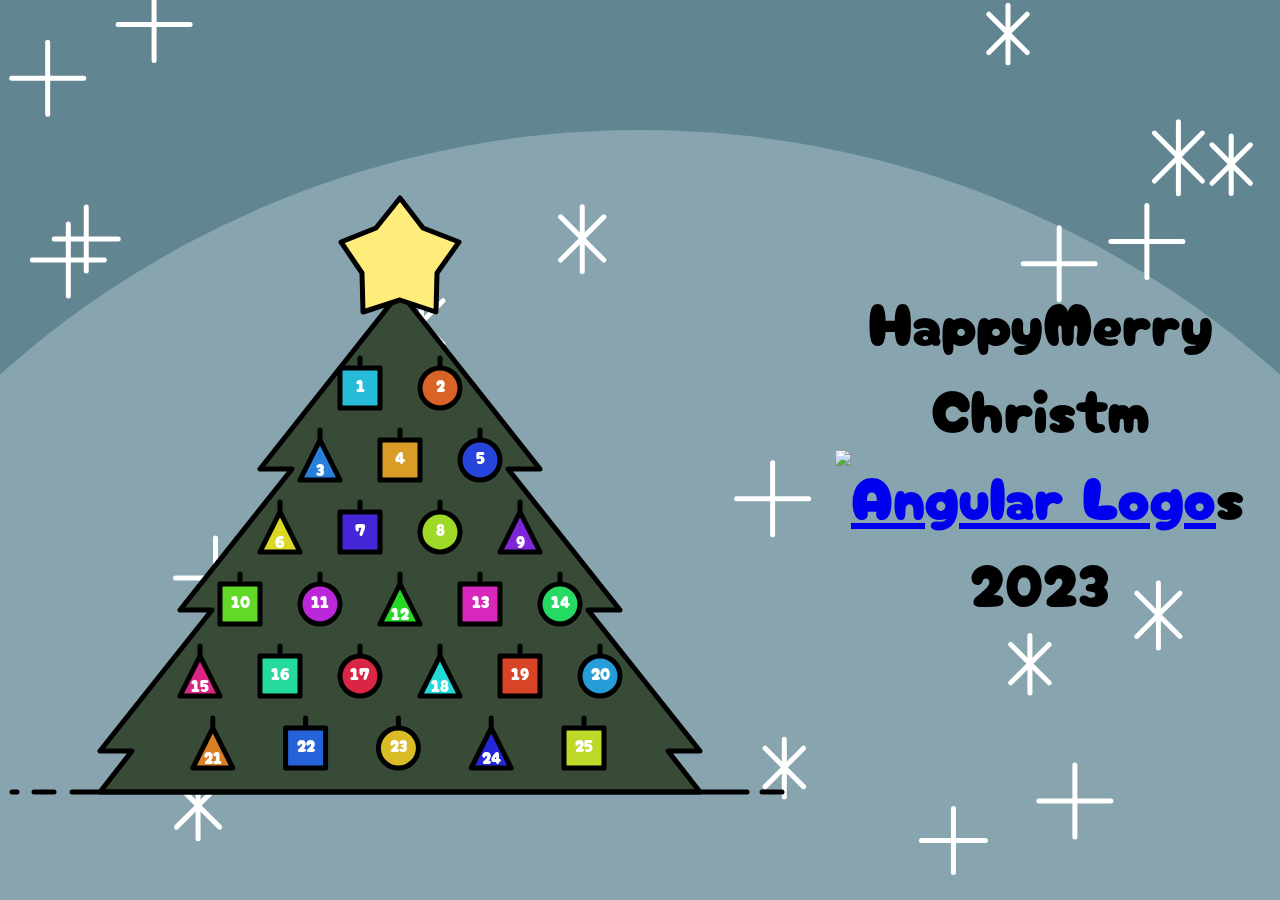
==== commit 329287c0: "deploy: e4cbd5a8005df2c0129541aef5c0ac079a9d3303" ====
--- a/index.html
+++ b/index.html
@@ -5,10 +5,10 @@
     <meta name="viewport" content="width=device-width, initial-scale=1">
     <link rel="icon" type="image/x-icon" href="favicon.ico">
   <style>@import"https://fonts.googleapis.com/css2?family=Cherry+Bomb+One&display=swap";html{font-family:Cherry Bomb One,cursive;box-sizing:border-box}html,body{margin:0;padding:0;height:100%}
-</style><link rel="stylesheet" href="styles-BZAP3635.css" media="print" onload="this.media='all'"><noscript><link rel="stylesheet" href="styles-BZAP3635.css"></noscript><link rel="preload" href="https://fonts.googleapis.com/css2?family=Cherry+Bomb+One&amp;display=swap" as="style"><style ng-app-id="ng">[_nghost-ng-c3567031373]{width:100%;height:100%;position:relative}.main[_ngcontent-ng-c3567031373]{height:100%;display:flex;justify-content:center;align-items:center;position:relative;flex-direction:column}@media (min-width: 1200px){.main[_ngcontent-ng-c3567031373]{flex-direction:row}}</style><style ng-app-id="ng">[_nghost-ng-c3857200905]{display:flex;height:100%;width:100%;align-items:center;justify-content:center}.path[_ngcontent-ng-c3857200905]{fill:none;paint-order:fill markers stroke;stroke-linecap:round;stroke-linejoin:round;stroke-width:5;stroke:#000}.tree[_ngcontent-ng-c3857200905]{fill:#374b37}.star[_ngcontent-ng-c3857200905]{fill:#ffed7b;cursor:pointer}</style><style ng-app-id="ng">[_nghost-ng-c4089747516]{display:block;text-align:center;margin:2rem;font-size:60px}.keep-break-word[_ngcontent-ng-c4089747516]{word-break:keep-all}</style><style ng-app-id="ng">[_nghost-ng-c545840625]{position:fixed;top:0;left:0;z-index:-1;height:100vh;width:100vw;overflow:hidden}svg[_ngcontent-ng-c545840625]{width:100%;height:100%}g[_ngcontent-ng-c545840625]{fill:none;paint-order:fill markers stroke;stroke-linecap:round;stroke-linejoin:round;stroke-width:5;stroke:#fff}#background[_ngcontent-ng-c545840625]{stroke:none}#star[_ngcontent-ng-c545840625]   path[_ngcontent-ng-c545840625], #asterisk[_ngcontent-ng-c545840625]   path[_ngcontent-ng-c545840625]{stroke:#fff}</style><link _ngcontent-ng-c4089747516 as="image" href="assets/angular_gradient.png" rel="preload" fetchpriority="high"><style ng-app-id="ng">.connector[_ngcontent-ng-c2283470852], .body[_ngcontent-ng-c2283470852]{stroke-width:5;stroke:#000}.connector[_ngcontent-ng-c2283470852]{stroke-linecap:round}.body[_ngcontent-ng-c2283470852]{paint-order:fill markers stroke;stroke-linecap:round;stroke-linejoin:round}[_nghost-ng-c2283470852]{cursor:pointer}text.day[_ngcontent-ng-c2283470852]{fill:#fff;text-anchor:middle}.disabled[_nghost-ng-c2283470852]{cursor:not-allowed}</style></head>
+</style><link rel="stylesheet" href="styles-BZAP3635.css" media="print" onload="this.media='all'"><noscript><link rel="stylesheet" href="styles-BZAP3635.css"></noscript><link rel="preload" href="https://fonts.googleapis.com/css2?family=Cherry+Bomb+One&amp;display=swap" as="style"><style ng-app-id="ng">[_nghost-ng-c3567031373]{width:100%;height:100%;position:relative}.main[_ngcontent-ng-c3567031373]{height:100%;display:flex;justify-content:center;align-items:center;position:relative;flex-direction:column}@media (min-width: 1200px){.main[_ngcontent-ng-c3567031373]{flex-direction:row}}</style><style ng-app-id="ng">[_nghost-ng-c3857200905]{display:flex;height:100%;width:100%;align-items:center;justify-content:center}.path[_ngcontent-ng-c3857200905]{fill:none;paint-order:fill markers stroke;stroke-linecap:round;stroke-linejoin:round;stroke-width:5;stroke:#000}.tree[_ngcontent-ng-c3857200905]{fill:#374b37}.star[_ngcontent-ng-c3857200905]{fill:#ffed7b;cursor:pointer}</style><style ng-app-id="ng">[_nghost-ng-c4089747516]{display:block;text-align:center;margin:2rem;font-size:60px}.keep-break-word[_ngcontent-ng-c4089747516]{word-break:keep-all}</style><style ng-app-id="ng">[_nghost-ng-c545840625]{position:fixed;top:0;left:0;z-index:-1;height:100vh;width:100vw;overflow:hidden}svg[_ngcontent-ng-c545840625]{width:100%;height:100%}g[_ngcontent-ng-c545840625]{fill:none;paint-order:fill markers stroke;stroke-linecap:round;stroke-linejoin:round;stroke-width:5;stroke:#fff}#background[_ngcontent-ng-c545840625]{stroke:none}#star[_ngcontent-ng-c545840625]   path[_ngcontent-ng-c545840625], #asterisk[_ngcontent-ng-c545840625]   path[_ngcontent-ng-c545840625]{stroke:#fff}</style><link _ngcontent-ng-c4089747516 as="image" href="assets/angular_gradient.png" rel="preload" fetchpriority="high"><style ng-app-id="ng">.connector[_ngcontent-ng-c389303749], .body[_ngcontent-ng-c389303749]{stroke-width:5;stroke:#000}.connector[_ngcontent-ng-c389303749]{stroke-linecap:round}.body[_ngcontent-ng-c389303749]{paint-order:fill markers stroke;stroke-linecap:round;stroke-linejoin:round}[_nghost-ng-c389303749]{cursor:pointer}text.day[_ngcontent-ng-c389303749]{fill:#fff;text-anchor:middle}.disabled[_nghost-ng-c389303749]{cursor:not-allowed}</style></head>
   <body><!--nghm-->
-    <app-root _nghost-ng-c3567031373 ng-version="17.0.8" ngh="4" ng-server-context="ssg"><main _ngcontent-ng-c3567031373 class="main"><app-tree _ngcontent-ng-c3567031373 _nghost-ng-c3857200905 ngh="3"><svg _ngcontent-ng-c3857200905="" width="800" height="800" viewBox="0 0 800 600" version="1.1" xmlns="http://www.w3.org/2000/svg" xmlns:svg="http://www.w3.org/2000/svg"><path _ngcontent-ng-c3857200905="" d="M 400,142 260,319 h 32 L 180,460 h 32 L 100,601 H 132 l -32,41 h 600 l -32,-41 h 32 L 588,460 h 32 L 508,319 H 540 Z" class="path tree"/><path _ngcontent-ng-c3857200905="" d="M 400,48 423,78 459,92 437,123 436,162 400,150 363,162 362,123 341,92 376,78 Z" class="path star"/><path _ngcontent-ng-c3857200905="" d="M 72,642 H 747" class="path ground"/><path _ngcontent-ng-c3857200905="" d="M 34,642 H 54" class="path ground"/><path _ngcontent-ng-c3857200905="" d="m 12,642 h 5" class="path ground"/><path _ngcontent-ng-c3857200905="" d="m 762,642 h 20" class="path ground"/><g _ngcontent-ng-c3857200905="" app-ornament="" _nghost-ng-c2283470852="" class="" ngh="0"><g _ngcontent-ng-c2283470852=""><path _ngcontent-ng-c2283470852="" class="connector" d="m 368.0,208.0 v 10"/><rect _ngcontent-ng-c2283470852="" class="body" fill="url(#ornament-pattern-1)" width="40" height="40" x="348" y="218"/><!----><!----><!----><defs _ngcontent-ng-c2283470852=""><pattern _ngcontent-ng-c2283470852="" id="ornament-pattern-1" width="64.0" height="64.0"><rect _ngcontent-ng-c2283470852="" width="100%" height="100%" fill="hsl(190, 70%, 50%)"/><image _ngcontent-ng-c2283470852="" href="[data-uri]" width="64.0" height="64.0" x="-12.0" y="-12.0"/></pattern></defs><text _ngcontent-ng-c2283470852="" dominant-baseline="middle" class="day" x="368" y="238"> 1 </text></g></g><g _ngcontent-ng-c3857200905="" app-ornament="" _nghost-ng-c2283470852="" class="" ngh="1"><g _ngcontent-ng-c2283470852=""><path _ngcontent-ng-c2283470852="" class="connector" d="m 432.0,208.0 v 10"/><circle _ngcontent-ng-c2283470852="" class="body" fill="url(#ornament-pattern-2)" r="20.0" cx="432.0" cy="238.0"/><!----><!----><!----><defs _ngcontent-ng-c2283470852=""><pattern _ngcontent-ng-c2283470852="" id="ornament-pattern-2" width="64.0" height="64.0"><rect _ngcontent-ng-c2283470852="" width="100%" height="100%" fill="hsl(380, 70%, 50%)"/><image _ngcontent-ng-c2283470852="" href="[data-uri]" width="64.0" height="64.0" x="-12.0" y="-12.0"/></pattern></defs><text _ngcontent-ng-c2283470852="" dominant-baseline="middle" class="day" x="432" y="238"> 2 </text></g></g><g _ngcontent-ng-c3857200905="" app-ornament="" _nghost-ng-c2283470852="" class="" ngh="2"><g _ngcontent-ng-c2283470852=""><path _ngcontent-ng-c2283470852="" class="connector" d="m 320.0,280.0 v 10"/><polygon _ngcontent-ng-c2283470852="" class="body" fill="url(#ornament-pattern-3)" points="320.0,290 300,330 340,330"/><!----><!----><!----><defs _ngcontent-ng-c2283470852=""><pattern _ngcontent-ng-c2283470852="" id="ornament-pattern-3" width="64.0" height="64.0"><rect _ngcontent-ng-c2283470852="" width="100%" height="100%" fill="hsl(570, 70%, 50%)"/><image _ngcontent-ng-c2283470852="" href="[data-uri]" width="64.0" height="64.0" x="-12.0" y="-12.0"/></pattern></defs><text _ngcontent-ng-c2283470852="" dominant-baseline="middle" class="day" x="320" y="322"> 3 </text></g></g><g _ngcontent-ng-c3857200905="" app-ornament="" _nghost-ng-c2283470852="" class="" ngh="0"><g _ngcontent-ng-c2283470852=""><path _ngcontent-ng-c2283470852="" class="connector" d="m 400.0,280.0 v 10"/><rect _ngcontent-ng-c2283470852="" class="body" fill="url(#ornament-pattern-4)" width="40" height="40" x="380" y="290"/><!----><!----><!----><defs _ngcontent-ng-c2283470852=""><pattern _ngcontent-ng-c2283470852="" id="ornament-pattern-4" width="64.0" height="64.0"><rect _ngcontent-ng-c2283470852="" width="100%" height="100%" fill="hsl(760, 70%, 50%)"/><image _ngcontent-ng-c2283470852="" href="[data-uri]" width="64.0" height="64.0" x="-12.0" y="-12.0"/></pattern></defs><text _ngcontent-ng-c2283470852="" dominant-baseline="middle" class="day" x="400" y="310"> 4 </text></g></g><g _ngcontent-ng-c3857200905="" app-ornament="" _nghost-ng-c2283470852="" class="" ngh="1"><g _ngcontent-ng-c2283470852=""><path _ngcontent-ng-c2283470852="" class="connector" d="m 480.0,280.0 v 10"/><circle _ngcontent-ng-c2283470852="" class="body" fill="url(#ornament-pattern-5)" r="20.0" cx="480.0" cy="310.0"/><!----><!----><!----><defs _ngcontent-ng-c2283470852=""><pattern _ngcontent-ng-c2283470852="" id="ornament-pattern-5" width="64.0" height="64.0"><rect _ngcontent-ng-c2283470852="" width="100%" height="100%" fill="hsl(950, 70%, 50%)"/><image _ngcontent-ng-c2283470852="" href="[data-uri]" width="64.0" height="64.0" x="-12.0" y="-12.0"/></pattern></defs><text _ngcontent-ng-c2283470852="" dominant-baseline="middle" class="day" x="480" y="310"> 5 </text></g></g><g _ngcontent-ng-c3857200905="" app-ornament="" _nghost-ng-c2283470852="" class="" ngh="2"><g _ngcontent-ng-c2283470852=""><path _ngcontent-ng-c2283470852="" class="connector" d="m 288.0,352.0 v 10"/><polygon _ngcontent-ng-c2283470852="" class="body" fill="url(#ornament-pattern-6)" points="288.0,362 268,402 308,402"/><!----><!----><!----><defs _ngcontent-ng-c2283470852=""><pattern _ngcontent-ng-c2283470852="" id="ornament-pattern-6" width="64.0" height="64.0"><rect _ngcontent-ng-c2283470852="" width="100%" height="100%" fill="hsl(1140, 70%, 50%)"/><image _ngcontent-ng-c2283470852="" href="[data-uri]" width="64.0" height="64.0" x="-12.0" y="-12.0"/></pattern></defs><text _ngcontent-ng-c2283470852="" dominant-baseline="middle" class="day" x="288" y="394"> 6 </text></g></g><g _ngcontent-ng-c3857200905="" app-ornament="" _nghost-ng-c2283470852="" class="" ngh="0"><g _ngcontent-ng-c2283470852=""><path _ngcontent-ng-c2283470852="" class="connector" d="m 360.0,352.0 v 10"/><rect _ngcontent-ng-c2283470852="" class="body" fill="url(#ornament-pattern-7)" width="40" height="40" x="340" y="362"/><!----><!----><!----><defs _ngcontent-ng-c2283470852=""><pattern _ngcontent-ng-c2283470852="" id="ornament-pattern-7" width="64.0" height="64.0"><rect _ngcontent-ng-c2283470852="" width="100%" height="100%" fill="hsl(1330, 70%, 50%)"/><image _ngcontent-ng-c2283470852="" href="[data-uri]" width="64.0" height="64.0" x="-12.0" y="-12.0"/></pattern></defs><text _ngcontent-ng-c2283470852="" dominant-baseline="middle" class="day" x="360" y="382"> 7 </text></g></g><g _ngcontent-ng-c3857200905="" app-ornament="" _nghost-ng-c2283470852="" class="" ngh="1"><g _ngcontent-ng-c2283470852=""><path _ngcontent-ng-c2283470852="" class="connector" d="m 440.0,352.0 v 10"/><circle _ngcontent-ng-c2283470852="" class="body" fill="url(#ornament-pattern-8)" r="20.0" cx="440.0" cy="382.0"/><!----><!----><!----><defs _ngcontent-ng-c2283470852=""><pattern _ngcontent-ng-c2283470852="" id="ornament-pattern-8" width="64.0" height="64.0"><rect _ngcontent-ng-c2283470852="" width="100%" height="100%" fill="hsl(1520, 70%, 50%)"/><image _ngcontent-ng-c2283470852="" href="[data-uri]" width="64.0" height="64.0" x="-12.0" y="-12.0"/></pattern></defs><text _ngcontent-ng-c2283470852="" dominant-baseline="middle" class="day" x="440" y="382"> 8 </text></g></g><g _ngcontent-ng-c3857200905="" app-ornament="" _nghost-ng-c2283470852="" class="" ngh="2"><g _ngcontent-ng-c2283470852=""><path _ngcontent-ng-c2283470852="" class="connector" d="m 512.0,352.0 v 10"/><polygon _ngcontent-ng-c2283470852="" class="body" fill="url(#ornament-pattern-9)" points="512.0,362 492,402 532,402"/><!----><!----><!----><defs _ngcontent-ng-c2283470852=""><pattern _ngcontent-ng-c2283470852="" id="ornament-pattern-9" width="64.0" height="64.0"><rect _ngcontent-ng-c2283470852="" width="100%" height="100%" fill="hsl(1710, 70%, 50%)"/><image _ngcontent-ng-c2283470852="" href="[data-uri]" width="64.0" height="64.0" x="-12.0" y="-12.0"/></pattern></defs><text _ngcontent-ng-c2283470852="" dominant-baseline="middle" class="day" x="512" y="394"> 9 </text></g></g><g _ngcontent-ng-c3857200905="" app-ornament="" _nghost-ng-c2283470852="" class="" ngh="0"><g _ngcontent-ng-c2283470852=""><path _ngcontent-ng-c2283470852="" class="connector" d="m 256.0,424.0 v 10"/><rect _ngcontent-ng-c2283470852="" class="body" fill="url(#ornament-pattern-10)" width="40" height="40" x="236" y="434"/><!----><!----><!----><defs _ngcontent-ng-c2283470852=""><pattern _ngcontent-ng-c2283470852="" id="ornament-pattern-10" width="64.0" height="64.0"><rect _ngcontent-ng-c2283470852="" width="100%" height="100%" fill="hsl(1900, 70%, 50%)"/><image _ngcontent-ng-c2283470852="" href="[data-uri]" width="64.0" height="64.0" x="-12.0" y="-12.0"/></pattern></defs><text _ngcontent-ng-c2283470852="" dominant-baseline="middle" class="day" x="256" y="454"> 10 </text></g></g><g _ngcontent-ng-c3857200905="" app-ornament="" _nghost-ng-c2283470852="" class="" ngh="1"><g _ngcontent-ng-c2283470852=""><path _ngcontent-ng-c2283470852="" class="connector" d="m 328.0,424.0 v 10"/><circle _ngcontent-ng-c2283470852="" class="body" fill="url(#ornament-pattern-11)" r="20.0" cx="328.0" cy="454.0"/><!----><!----><!----><defs _ngcontent-ng-c2283470852=""><pattern _ngcontent-ng-c2283470852="" id="ornament-pattern-11" width="64.0" height="64.0"><rect _ngcontent-ng-c2283470852="" width="100%" height="100%" fill="hsl(2090, 70%, 50%)"/><image _ngcontent-ng-c2283470852="" href="[data-uri]" width="64.0" height="64.0" x="-12.0" y="-12.0"/></pattern></defs><text _ngcontent-ng-c2283470852="" dominant-baseline="middle" class="day" x="328" y="454"> 11 </text></g></g><g _ngcontent-ng-c3857200905="" app-ornament="" _nghost-ng-c2283470852="" class="" ngh="2"><g _ngcontent-ng-c2283470852=""><path _ngcontent-ng-c2283470852="" class="connector" d="m 400.0,424.0 v 10"/><polygon _ngcontent-ng-c2283470852="" class="body" fill="url(#ornament-pattern-12)" points="400.0,434 380,474 420,474"/><!----><!----><!----><defs _ngcontent-ng-c2283470852=""><pattern _ngcontent-ng-c2283470852="" id="ornament-pattern-12" width="64.0" height="64.0"><rect _ngcontent-ng-c2283470852="" width="100%" height="100%" fill="hsl(2280, 70%, 50%)"/><image _ngcontent-ng-c2283470852="" href="[data-uri]" width="64.0" height="64.0" x="-12.0" y="-12.0"/></pattern></defs><text _ngcontent-ng-c2283470852="" dominant-baseline="middle" class="day" x="400" y="466"> 12 </text></g></g><g _ngcontent-ng-c3857200905="" app-ornament="" _nghost-ng-c2283470852="" class="" ngh="0"><g _ngcontent-ng-c2283470852=""><path _ngcontent-ng-c2283470852="" class="connector" d="m 472.0,424.0 v 10"/><rect _ngcontent-ng-c2283470852="" class="body" fill="url(#ornament-pattern-13)" width="40" height="40" x="452" y="434"/><!----><!----><!----><defs _ngcontent-ng-c2283470852=""><pattern _ngcontent-ng-c2283470852="" id="ornament-pattern-13" width="64.0" height="64.0"><rect _ngcontent-ng-c2283470852="" width="100%" height="100%" fill="hsl(2470, 70%, 50%)"/><image _ngcontent-ng-c2283470852="" href="[data-uri]" width="64.0" height="64.0" x="-12.0" y="-12.0"/></pattern></defs><text _ngcontent-ng-c2283470852="" dominant-baseline="middle" class="day" x="472" y="454"> 13 </text></g></g><g _ngcontent-ng-c3857200905="" app-ornament="" _nghost-ng-c2283470852="" class="" ngh="1"><g _ngcontent-ng-c2283470852=""><path _ngcontent-ng-c2283470852="" class="connector" d="m 544.0,424.0 v 10"/><circle _ngcontent-ng-c2283470852="" class="body" fill="url(#ornament-pattern-14)" r="20.0" cx="544.0" cy="454.0"/><!----><!----><!----><defs _ngcontent-ng-c2283470852=""><pattern _ngcontent-ng-c2283470852="" id="ornament-pattern-14" width="64.0" height="64.0"><rect _ngcontent-ng-c2283470852="" width="100%" height="100%" fill="hsl(2660, 70%, 50%)"/><image _ngcontent-ng-c2283470852="" href="[data-uri]" width="64.0" height="64.0" x="-12.0" y="-12.0"/></pattern></defs><text _ngcontent-ng-c2283470852="" dominant-baseline="middle" class="day" x="544" y="454"> 14 </text></g></g><g _ngcontent-ng-c3857200905="" app-ornament="" _nghost-ng-c2283470852="" class="" ngh="2"><g _ngcontent-ng-c2283470852=""><path _ngcontent-ng-c2283470852="" class="connector" d="m 224.0,496.0 v 10"/><polygon _ngcontent-ng-c2283470852="" class="body" fill="url(#ornament-pattern-15)" points="224.0,506 204,546 244,546"/><!----><!----><!----><defs _ngcontent-ng-c2283470852=""><pattern _ngcontent-ng-c2283470852="" id="ornament-pattern-15" width="64.0" height="64.0"><rect _ngcontent-ng-c2283470852="" width="100%" height="100%" fill="hsl(2850, 70%, 50%)"/><image _ngcontent-ng-c2283470852="" href="[data-uri]" width="64.0" height="64.0" x="-12.0" y="-12.0"/></pattern></defs><text _ngcontent-ng-c2283470852="" dominant-baseline="middle" class="day" x="224" y="538"> 15 </text></g></g><g _ngcontent-ng-c3857200905="" app-ornament="" _nghost-ng-c2283470852="" class="" ngh="0"><g _ngcontent-ng-c2283470852=""><path _ngcontent-ng-c2283470852="" class="connector" d="m 288.0,496.0 v 10"/><rect _ngcontent-ng-c2283470852="" class="body" fill="url(#ornament-pattern-16)" width="40" height="40" x="268" y="506"/><!----><!----><!----><defs _ngcontent-ng-c2283470852=""><pattern _ngcontent-ng-c2283470852="" id="ornament-pattern-16" width="64.0" height="64.0"><rect _ngcontent-ng-c2283470852="" width="100%" height="100%" fill="hsl(3040, 70%, 50%)"/><image _ngcontent-ng-c2283470852="" href="[data-uri]" width="64.0" height="64.0" x="-12.0" y="-12.0"/></pattern></defs><text _ngcontent-ng-c2283470852="" dominant-baseline="middle" class="day" x="288" y="526"> 16 </text></g></g><g _ngcontent-ng-c3857200905="" app-ornament="" _nghost-ng-c2283470852="" class="" ngh="1"><g _ngcontent-ng-c2283470852=""><path _ngcontent-ng-c2283470852="" class="connector" d="m 364.0,496.0 v 10"/><circle _ngcontent-ng-c2283470852="" class="body" fill="url(#ornament-pattern-17)" r="20.0" cx="364.0" cy="526.0"/><!----><!----><!----><defs _ngcontent-ng-c2283470852=""><pattern _ngcontent-ng-c2283470852="" id="ornament-pattern-17" width="64.0" height="64.0"><rect _ngcontent-ng-c2283470852="" width="100%" height="100%" fill="hsl(3230, 70%, 50%)"/><image _ngcontent-ng-c2283470852="" href="[data-uri]" width="64.0" height="64.0" x="-12.0" y="-12.0"/></pattern></defs><text _ngcontent-ng-c2283470852="" dominant-baseline="middle" class="day" x="364" y="526"> 17 </text></g></g><g _ngcontent-ng-c3857200905="" app-ornament="" _nghost-ng-c2283470852="" class="" ngh="2"><g _ngcontent-ng-c2283470852=""><path _ngcontent-ng-c2283470852="" class="connector" d="m 436.0,496.0 v 10"/><polygon _ngcontent-ng-c2283470852="" class="body" fill="url(#ornament-pattern-18)" points="436.0,506 416,546 456,546"/><!----><!----><!----><defs _ngcontent-ng-c2283470852=""><pattern _ngcontent-ng-c2283470852="" id="ornament-pattern-18" width="64.0" height="64.0"><rect _ngcontent-ng-c2283470852="" width="100%" height="100%" fill="hsl(3420, 70%, 50%)"/><image _ngcontent-ng-c2283470852="" href="[data-uri]" width="64.0" height="64.0" x="-12.0" y="-12.0"/></pattern></defs><text _ngcontent-ng-c2283470852="" dominant-baseline="middle" class="day" x="436" y="538"> 18 </text></g></g><g _ngcontent-ng-c3857200905="" app-ornament="" _nghost-ng-c2283470852="" class="" ngh="0"><g _ngcontent-ng-c2283470852=""><path _ngcontent-ng-c2283470852="" class="connector" d="m 512.0,496.0 v 10"/><rect _ngcontent-ng-c2283470852="" class="body" fill="url(#ornament-pattern-19)" width="40" height="40" x="492" y="506"/><!----><!----><!----><defs _ngcontent-ng-c2283470852=""><pattern _ngcontent-ng-c2283470852="" id="ornament-pattern-19" width="64.0" height="64.0"><rect _ngcontent-ng-c2283470852="" width="100%" height="100%" fill="hsl(3610, 70%, 50%)"/><image _ngcontent-ng-c2283470852="" href="[data-uri]" width="64.0" height="64.0" x="-12.0" y="-12.0"/></pattern></defs><text _ngcontent-ng-c2283470852="" dominant-baseline="middle" class="day" x="512" y="526"> 19 </text></g></g><g _ngcontent-ng-c3857200905="" app-ornament="" _nghost-ng-c2283470852="" class="" ngh="1"><g _ngcontent-ng-c2283470852=""><path _ngcontent-ng-c2283470852="" class="connector" d="m 576.0,496.0 v 10"/><circle _ngcontent-ng-c2283470852="" class="body" fill="url(#ornament-pattern-20)" r="20.0" cx="576.0" cy="526.0"/><!----><!----><!----><defs _ngcontent-ng-c2283470852=""><pattern _ngcontent-ng-c2283470852="" id="ornament-pattern-20" width="64.0" height="64.0"><rect _ngcontent-ng-c2283470852="" width="100%" height="100%" fill="hsl(3800, 70%, 50%)"/><image _ngcontent-ng-c2283470852="" href="[data-uri]" width="64.0" height="64.0" x="-12.0" y="-12.0"/></pattern></defs><text _ngcontent-ng-c2283470852="" dominant-baseline="middle" class="day" x="576" y="526"> 20 </text></g></g><g _ngcontent-ng-c3857200905="" app-ornament="" _nghost-ng-c2283470852="" class="" ngh="2"><g _ngcontent-ng-c2283470852=""><path _ngcontent-ng-c2283470852="" class="connector" d="m 192.0,568.0 v 10"/><polygon _ngcontent-ng-c2283470852="" class="body" fill="url(#ornament-pattern-21)" points="192.0,578 172,618 212,618"/><!----><!----><!----><defs _ngcontent-ng-c2283470852=""><pattern _ngcontent-ng-c2283470852="" id="ornament-pattern-21" width="64.0" height="64.0"><rect _ngcontent-ng-c2283470852="" width="100%" height="100%" fill="hsl(3990, 70%, 50%)"/><image _ngcontent-ng-c2283470852="" href="[data-uri]" width="64.0" height="64.0" x="-12.0" y="-12.0"/></pattern></defs><text _ngcontent-ng-c2283470852="" dominant-baseline="middle" class="day" x="192" y="610"> 21 </text></g></g><g _ngcontent-ng-c3857200905="" app-ornament="" _nghost-ng-c2283470852="" class="" ngh="0"><g _ngcontent-ng-c2283470852=""><path _ngcontent-ng-c2283470852="" class="connector" d="m 288.0,568.0 v 10"/><rect _ngcontent-ng-c2283470852="" class="body" fill="url(#ornament-pattern-22)" width="40" height="40" x="268" y="578"/><!----><!----><!----><defs _ngcontent-ng-c2283470852=""><pattern _ngcontent-ng-c2283470852="" id="ornament-pattern-22" width="64.0" height="64.0"><rect _ngcontent-ng-c2283470852="" width="100%" height="100%" fill="hsl(4180, 70%, 50%)"/><image _ngcontent-ng-c2283470852="" href="[data-uri]" width="64.0" height="64.0" x="-12.0" y="-12.0"/></pattern></defs><text _ngcontent-ng-c2283470852="" dominant-baseline="middle" class="day" x="288" y="598"> 22 </text></g></g><g _ngcontent-ng-c3857200905="" app-ornament="" _nghost-ng-c2283470852="" class="" ngh="1"><g _ngcontent-ng-c2283470852=""><path _ngcontent-ng-c2283470852="" class="connector" d="m 400.0,568.0 v 10"/><circle _ngcontent-ng-c2283470852="" class="body" fill="url(#ornament-pattern-23)" r="20.0" cx="400.0" cy="598.0"/><!----><!----><!----><defs _ngcontent-ng-c2283470852=""><pattern _ngcontent-ng-c2283470852="" id="ornament-pattern-23" width="64.0" height="64.0"><rect _ngcontent-ng-c2283470852="" width="100%" height="100%" fill="hsl(4370, 70%, 50%)"/><image _ngcontent-ng-c2283470852="" href="[data-uri]" width="64.0" height="64.0" x="-12.0" y="-12.0"/></pattern></defs><text _ngcontent-ng-c2283470852="" dominant-baseline="middle" class="day" x="400" y="598"> 23 </text></g></g><g _ngcontent-ng-c3857200905="" app-ornament="" _nghost-ng-c2283470852="" class="" ngh="2"><g _ngcontent-ng-c2283470852=""><path _ngcontent-ng-c2283470852="" class="connector" d="m 512.0,568.0 v 10"/><polygon _ngcontent-ng-c2283470852="" class="body" fill="url(#ornament-pattern-24)" points="512.0,578 492,618 532,618"/><!----><!----><!----><defs _ngcontent-ng-c2283470852=""><pattern _ngcontent-ng-c2283470852="" id="ornament-pattern-24" width="64.0" height="64.0"><rect _ngcontent-ng-c2283470852="" width="100%" height="100%" fill="hsl(4560, 70%, 50%)"/><image _ngcontent-ng-c2283470852="" href="[data-uri]" width="64.0" height="64.0" x="-12.0" y="-12.0"/></pattern></defs><text _ngcontent-ng-c2283470852="" dominant-baseline="middle" class="day" x="512" y="610"> 24 </text></g></g><g _ngcontent-ng-c3857200905="" app-ornament="" _nghost-ng-c2283470852="" class="" ngh="0"><g _ngcontent-ng-c2283470852=""><path _ngcontent-ng-c2283470852="" class="connector" d="m 608.0,568.0 v 10"/><rect _ngcontent-ng-c2283470852="" class="body" fill="url(#ornament-pattern-25)" width="40" height="40" x="588" y="578"/><!----><!----><!----><defs _ngcontent-ng-c2283470852=""><pattern _ngcontent-ng-c2283470852="" id="ornament-pattern-25" width="64.0" height="64.0"><rect _ngcontent-ng-c2283470852="" width="100%" height="100%" fill="hsl(4750, 70%, 50%)"/><image _ngcontent-ng-c2283470852="" href="[data-uri]" width="64.0" height="64.0" x="-12.0" y="-12.0"/></pattern></defs><text _ngcontent-ng-c2283470852="" dominant-baseline="middle" class="day" x="608" y="598"> 25 </text></g></g><!----></svg></app-tree><app-title _ngcontent-ng-c3567031373 _nghost-ng-c4089747516 ngh="4"><span _ngcontent-ng-c4089747516 class="keep-break-word">Happy</span><span _ngcontent-ng-c4089747516 class="keep-break-word">Merry</span><span _ngcontent-ng-c4089747516 class="keep-break-word"> Christm<a _ngcontent-ng-c4089747516 href="https://angular.dev" rel="noopener noreferrer"><img _ngcontent-ng-c4089747516 priority ngsrc="assets/angular_gradient.png" alt="Angular Logo" width="60" height="60" loading="eager" fetchpriority="high" ng-img="true" src="assets/angular_gradient.png"></a>s
-</span><span _ngcontent-ng-c4089747516 class="keep-break-word">2023</span></app-title></main><app-background _ngcontent-ng-c3567031373 _nghost-ng-c545840625 ngh="5"><svg _ngcontent-ng-c545840625="" version="1.1" xmlns="http://www.w3.org/2000/svg" preserveAspectRatio="xMidYMid slice" viewBox="0 0 800 800"><defs _ngcontent-ng-c545840625=""><g _ngcontent-ng-c545840625="" id="star"><path _ngcontent-ng-c545840625="" d="M -25,25 h 50" vector-effect="non-scaling-stroke"/><path _ngcontent-ng-c545840625="" d="M 0,0 v 50" vector-effect="non-scaling-stroke"/></g><g _ngcontent-ng-c545840625="" id="asterisk"><path _ngcontent-ng-c545840625="" d="m 0,3 v 45" vector-effect="non-scaling-stroke"/><path _ngcontent-ng-c545840625="" d="m 15,10 -30,30" vector-effect="non-scaling-stroke"/><path _ngcontent-ng-c545840625="" d="m -15,10 30,30" vector-effect="non-scaling-stroke"/></g></defs><g _ngcontent-ng-c545840625="" id="background"><rect _ngcontent-ng-c545840625="" width="800" height="800" x="0" y="0" style="fill: #628592;"/><circle _ngcontent-ng-c545840625="" cx="400" cy="800" r="600" style="fill: #87a4af;"/></g><use _ngcontent-ng-c545840625="" href="#asterisk" transform="translate(349.3 698.0) scale(0.8)"/><use _ngcontent-ng-c545840625="" href="#asterisk" transform="translate(180.1 459.7) scale(0.8)"/><use _ngcontent-ng-c545840625="" href="#asterisk" transform="translate(0.2 652.5) scale(1.0)"/><use _ngcontent-ng-c545840625="" href="#asterisk" transform="translate(425.4 254.5) scale(0.8)"/><use _ngcontent-ng-c545840625="" href="#asterisk" transform="translate(794.4 722.5) scale(0.9)"/><use _ngcontent-ng-c545840625="" href="#asterisk" transform="translate(524.3 780.9) scale(0.8)"/><use _ngcontent-ng-c545840625="" href="#asterisk" transform="translate(546.1 14.6) scale(0.8)"/><use _ngcontent-ng-c545840625="" href="#asterisk" transform="translate(223.5 136.8) scale(1.0)"/><use _ngcontent-ng-c545840625="" href="#asterisk" transform="translate(769.5 585.0) scale(0.9)"/><use _ngcontent-ng-c545840625="" href="#asterisk" transform="translate(595.0 241.0) scale(0.8)"/><use _ngcontent-ng-c545840625="" href="#asterisk" transform="translate(104.3 178.6) scale(0.8)"/><use _ngcontent-ng-c545840625="" href="#asterisk" transform="translate(192.6 646.7) scale(1.0)"/><!----><use _ngcontent-ng-c545840625="" href="#star" transform="translate(483.1 21.8) scale(0.9)"/><use _ngcontent-ng-c545840625="" href="#star" transform="translate(480.1 694.8) scale(0.8)"/><use _ngcontent-ng-c545840625="" href="#star" transform="translate(75.1 773.6) scale(0.9)"/><use _ngcontent-ng-c545840625="" href="#star" transform="translate(471.7 113.8) scale(0.8)"/><use _ngcontent-ng-c545840625="" href="#star" transform="translate(435.5 489.4) scale(0.8)"/><use _ngcontent-ng-c545840625="" href="#star" transform="translate(125.3 665.9) scale(0.9)"/><use _ngcontent-ng-c545840625="" href="#star" transform="translate(380.5 195.7) scale(0.9)"/><use _ngcontent-ng-c545840625="" href="#star" transform="translate(38.5 108.1) scale(1.0)"/><use _ngcontent-ng-c545840625="" href="#star" transform="translate(622.0 614.0) scale(1.0)"/><use _ngcontent-ng-c545840625="" href="#star" transform="translate(119.5 249.6) scale(0.9)"/><use _ngcontent-ng-c545840625="" href="#star" transform="translate(399.6 594.1) scale(0.8)"/><use _ngcontent-ng-c545840625="" href="#star" transform="translate(109.3 485.2) scale(0.9)"/><!----></svg></app-background></app-root>
-  <script src="polyfills-LZBJRJJE.js" type="module"></script><script src="main-MNRJT7WD.js" type="module"></script>
+    <app-root _nghost-ng-c3567031373 ng-version="17.0.8" ngh="4" ng-server-context="ssg"><main _ngcontent-ng-c3567031373 class="main"><app-tree _ngcontent-ng-c3567031373 _nghost-ng-c3857200905 ngh="3"><svg _ngcontent-ng-c3857200905="" width="800" height="800" viewBox="0 0 800 600" version="1.1" xmlns="http://www.w3.org/2000/svg" xmlns:svg="http://www.w3.org/2000/svg"><path _ngcontent-ng-c3857200905="" d="M 400,142 260,319 h 32 L 180,460 h 32 L 100,601 H 132 l -32,41 h 600 l -32,-41 h 32 L 588,460 h 32 L 508,319 H 540 Z" class="path tree"/><path _ngcontent-ng-c3857200905="" d="M 400,48 423,78 459,92 437,123 436,162 400,150 363,162 362,123 341,92 376,78 Z" class="path star"/><path _ngcontent-ng-c3857200905="" d="M 72,642 H 747" class="path ground"/><path _ngcontent-ng-c3857200905="" d="M 34,642 H 54" class="path ground"/><path _ngcontent-ng-c3857200905="" d="m 12,642 h 5" class="path ground"/><path _ngcontent-ng-c3857200905="" d="m 762,642 h 20" class="path ground"/><g _ngcontent-ng-c3857200905="" app-ornament="" _nghost-ng-c389303749="" class="" ngh="0"><g _ngcontent-ng-c389303749=""><path _ngcontent-ng-c389303749="" class="connector" d="m 360.0,208.0 v 10"/><rect _ngcontent-ng-c389303749="" class="body" fill="url(#ornament-pattern-1)" width="40" height="40" x="340" y="218"/><!----><!----><!----><defs _ngcontent-ng-c389303749=""><pattern _ngcontent-ng-c389303749="" id="ornament-pattern-1" width="64.0" height="64.0"><rect _ngcontent-ng-c389303749="" width="100%" height="100%" fill="hsl(190, 70%, 50%)"/><image _ngcontent-ng-c389303749="" href="[data-uri]" width="64.0" height="64.0" x="-12.0" y="-12.0"/></pattern></defs><text _ngcontent-ng-c389303749="" dominant-baseline="middle" class="day" x="360" y="238"> 1 </text></g></g><g _ngcontent-ng-c3857200905="" app-ornament="" _nghost-ng-c389303749="" class="" ngh="1"><g _ngcontent-ng-c389303749=""><path _ngcontent-ng-c389303749="" class="connector" d="m 440.0,208.0 v 10"/><circle _ngcontent-ng-c389303749="" class="body" fill="url(#ornament-pattern-2)" r="20.0" cx="440.0" cy="238.0"/><!----><!----><!----><defs _ngcontent-ng-c389303749=""><pattern _ngcontent-ng-c389303749="" id="ornament-pattern-2" width="64.0" height="64.0"><rect _ngcontent-ng-c389303749="" width="100%" height="100%" fill="hsl(380, 70%, 50%)"/><image _ngcontent-ng-c389303749="" href="[data-uri]" width="64.0" height="64.0" x="-12.0" y="-12.0"/></pattern></defs><text _ngcontent-ng-c389303749="" dominant-baseline="middle" class="day" x="440" y="238"> 2 </text></g></g><g _ngcontent-ng-c3857200905="" app-ornament="" _nghost-ng-c389303749="" class="" ngh="2"><g _ngcontent-ng-c389303749=""><path _ngcontent-ng-c389303749="" class="connector" d="m 320.0,280.0 v 10"/><polygon _ngcontent-ng-c389303749="" class="body" fill="url(#ornament-pattern-3)" points="320.0,290 300,330 340,330"/><!----><!----><!----><defs _ngcontent-ng-c389303749=""><pattern _ngcontent-ng-c389303749="" id="ornament-pattern-3" width="64.0" height="64.0"><rect _ngcontent-ng-c389303749="" width="100%" height="100%" fill="hsl(570, 70%, 50%)"/><image _ngcontent-ng-c389303749="" href="[data-uri]" width="64.0" height="64.0" x="-12.0" y="-12.0"/></pattern></defs><text _ngcontent-ng-c389303749="" dominant-baseline="middle" class="day" x="320" y="322"> 3 </text></g></g><g _ngcontent-ng-c3857200905="" app-ornament="" _nghost-ng-c389303749="" class="" ngh="0"><g _ngcontent-ng-c389303749=""><path _ngcontent-ng-c389303749="" class="connector" d="m 400.0,280.0 v 10"/><rect _ngcontent-ng-c389303749="" class="body" fill="url(#ornament-pattern-4)" width="40" height="40" x="380" y="290"/><!----><!----><!----><defs _ngcontent-ng-c389303749=""><pattern _ngcontent-ng-c389303749="" id="ornament-pattern-4" width="64.0" height="64.0"><rect _ngcontent-ng-c389303749="" width="100%" height="100%" fill="hsl(760, 70%, 50%)"/><image _ngcontent-ng-c389303749="" href="[data-uri]" width="64.0" height="64.0" x="-12.0" y="-12.0"/></pattern></defs><text _ngcontent-ng-c389303749="" dominant-baseline="middle" class="day" x="400" y="310"> 4 </text></g></g><g _ngcontent-ng-c3857200905="" app-ornament="" _nghost-ng-c389303749="" class="" ngh="1"><g _ngcontent-ng-c389303749=""><path _ngcontent-ng-c389303749="" class="connector" d="m 480.0,280.0 v 10"/><circle _ngcontent-ng-c389303749="" class="body" fill="url(#ornament-pattern-5)" r="20.0" cx="480.0" cy="310.0"/><!----><!----><!----><defs _ngcontent-ng-c389303749=""><pattern _ngcontent-ng-c389303749="" id="ornament-pattern-5" width="64.0" height="64.0"><rect _ngcontent-ng-c389303749="" width="100%" height="100%" fill="hsl(950, 70%, 50%)"/><image _ngcontent-ng-c389303749="" href="[data-uri]" width="64.0" height="64.0" x="-12.0" y="-12.0"/></pattern></defs><text _ngcontent-ng-c389303749="" dominant-baseline="middle" class="day" x="480" y="310"> 5 </text></g></g><g _ngcontent-ng-c3857200905="" app-ornament="" _nghost-ng-c389303749="" class="" ngh="2"><g _ngcontent-ng-c389303749=""><path _ngcontent-ng-c389303749="" class="connector" d="m 280.0,352.0 v 10"/><polygon _ngcontent-ng-c389303749="" class="body" fill="url(#ornament-pattern-6)" points="280.0,362 260,402 300,402"/><!----><!----><!----><defs _ngcontent-ng-c389303749=""><pattern _ngcontent-ng-c389303749="" id="ornament-pattern-6" width="64.0" height="64.0"><rect _ngcontent-ng-c389303749="" width="100%" height="100%" fill="hsl(1140, 70%, 50%)"/><image _ngcontent-ng-c389303749="" href="[data-uri]" width="64.0" height="64.0" x="-12.0" y="-12.0"/></pattern></defs><text _ngcontent-ng-c389303749="" dominant-baseline="middle" class="day" x="280" y="394"> 6 </text></g></g><g _ngcontent-ng-c3857200905="" app-ornament="" _nghost-ng-c389303749="" class="" ngh="0"><g _ngcontent-ng-c389303749=""><path _ngcontent-ng-c389303749="" class="connector" d="m 360.0,352.0 v 10"/><rect _ngcontent-ng-c389303749="" class="body" fill="url(#ornament-pattern-7)" width="40" height="40" x="340" y="362"/><!----><!----><!----><defs _ngcontent-ng-c389303749=""><pattern _ngcontent-ng-c389303749="" id="ornament-pattern-7" width="64.0" height="64.0"><rect _ngcontent-ng-c389303749="" width="100%" height="100%" fill="hsl(1330, 70%, 50%)"/><image _ngcontent-ng-c389303749="" href="[data-uri]" width="64.0" height="64.0" x="-12.0" y="-12.0"/></pattern></defs><text _ngcontent-ng-c389303749="" dominant-baseline="middle" class="day" x="360" y="382"> 7 </text></g></g><g _ngcontent-ng-c3857200905="" app-ornament="" _nghost-ng-c389303749="" class="" ngh="1"><g _ngcontent-ng-c389303749=""><path _ngcontent-ng-c389303749="" class="connector" d="m 440.0,352.0 v 10"/><circle _ngcontent-ng-c389303749="" class="body" fill="url(#ornament-pattern-8)" r="20.0" cx="440.0" cy="382.0"/><!----><!----><!----><defs _ngcontent-ng-c389303749=""><pattern _ngcontent-ng-c389303749="" id="ornament-pattern-8" width="64.0" height="64.0"><rect _ngcontent-ng-c389303749="" width="100%" height="100%" fill="hsl(1520, 70%, 50%)"/><image _ngcontent-ng-c389303749="" href="[data-uri]" width="64.0" height="64.0" x="-12.0" y="-12.0"/></pattern></defs><text _ngcontent-ng-c389303749="" dominant-baseline="middle" class="day" x="440" y="382"> 8 </text></g></g><g _ngcontent-ng-c3857200905="" app-ornament="" _nghost-ng-c389303749="" class="" ngh="2"><g _ngcontent-ng-c389303749=""><path _ngcontent-ng-c389303749="" class="connector" d="m 520.0,352.0 v 10"/><polygon _ngcontent-ng-c389303749="" class="body" fill="url(#ornament-pattern-9)" points="520.0,362 500,402 540,402"/><!----><!----><!----><defs _ngcontent-ng-c389303749=""><pattern _ngcontent-ng-c389303749="" id="ornament-pattern-9" width="64.0" height="64.0"><rect _ngcontent-ng-c389303749="" width="100%" height="100%" fill="hsl(1710, 70%, 50%)"/><image _ngcontent-ng-c389303749="" href="[data-uri]" width="64.0" height="64.0" x="-12.0" y="-12.0"/></pattern></defs><text _ngcontent-ng-c389303749="" dominant-baseline="middle" class="day" x="520" y="394"> 9 </text></g></g><g _ngcontent-ng-c3857200905="" app-ornament="" _nghost-ng-c389303749="" class="" ngh="0"><g _ngcontent-ng-c389303749=""><path _ngcontent-ng-c389303749="" class="connector" d="m 240.0,424.0 v 10"/><rect _ngcontent-ng-c389303749="" class="body" fill="url(#ornament-pattern-10)" width="40" height="40" x="220" y="434"/><!----><!----><!----><defs _ngcontent-ng-c389303749=""><pattern _ngcontent-ng-c389303749="" id="ornament-pattern-10" width="64.0" height="64.0"><rect _ngcontent-ng-c389303749="" width="100%" height="100%" fill="hsl(1900, 70%, 50%)"/><image _ngcontent-ng-c389303749="" href="[data-uri]" width="64.0" height="64.0" x="-12.0" y="-12.0"/></pattern></defs><text _ngcontent-ng-c389303749="" dominant-baseline="middle" class="day" x="240" y="454"> 10 </text></g></g><g _ngcontent-ng-c3857200905="" app-ornament="" _nghost-ng-c389303749="" class="" ngh="1"><g _ngcontent-ng-c389303749=""><path _ngcontent-ng-c389303749="" class="connector" d="m 320.0,424.0 v 10"/><circle _ngcontent-ng-c389303749="" class="body" fill="url(#ornament-pattern-11)" r="20.0" cx="320.0" cy="454.0"/><!----><!----><!----><defs _ngcontent-ng-c389303749=""><pattern _ngcontent-ng-c389303749="" id="ornament-pattern-11" width="64.0" height="64.0"><rect _ngcontent-ng-c389303749="" width="100%" height="100%" fill="hsl(2090, 70%, 50%)"/><image _ngcontent-ng-c389303749="" href="[data-uri]" width="64.0" height="64.0" x="-12.0" y="-12.0"/></pattern></defs><text _ngcontent-ng-c389303749="" dominant-baseline="middle" class="day" x="320" y="454"> 11 </text></g></g><g _ngcontent-ng-c3857200905="" app-ornament="" _nghost-ng-c389303749="" class="" ngh="2"><g _ngcontent-ng-c389303749=""><path _ngcontent-ng-c389303749="" class="connector" d="m 400.0,424.0 v 10"/><polygon _ngcontent-ng-c389303749="" class="body" fill="url(#ornament-pattern-12)" points="400.0,434 380,474 420,474"/><!----><!----><!----><defs _ngcontent-ng-c389303749=""><pattern _ngcontent-ng-c389303749="" id="ornament-pattern-12" width="64.0" height="64.0"><rect _ngcontent-ng-c389303749="" width="100%" height="100%" fill="hsl(2280, 70%, 50%)"/><image _ngcontent-ng-c389303749="" href="[data-uri]" width="64.0" height="64.0" x="-12.0" y="-12.0"/></pattern></defs><text _ngcontent-ng-c389303749="" dominant-baseline="middle" class="day" x="400" y="466"> 12 </text></g></g><g _ngcontent-ng-c3857200905="" app-ornament="" _nghost-ng-c389303749="" class="" ngh="0"><g _ngcontent-ng-c389303749=""><path _ngcontent-ng-c389303749="" class="connector" d="m 480.0,424.0 v 10"/><rect _ngcontent-ng-c389303749="" class="body" fill="url(#ornament-pattern-13)" width="40" height="40" x="460" y="434"/><!----><!----><!----><defs _ngcontent-ng-c389303749=""><pattern _ngcontent-ng-c389303749="" id="ornament-pattern-13" width="64.0" height="64.0"><rect _ngcontent-ng-c389303749="" width="100%" height="100%" fill="hsl(2470, 70%, 50%)"/><image _ngcontent-ng-c389303749="" href="[data-uri]" width="64.0" height="64.0" x="-12.0" y="-12.0"/></pattern></defs><text _ngcontent-ng-c389303749="" dominant-baseline="middle" class="day" x="480" y="454"> 13 </text></g></g><g _ngcontent-ng-c3857200905="" app-ornament="" _nghost-ng-c389303749="" class="" ngh="1"><g _ngcontent-ng-c389303749=""><path _ngcontent-ng-c389303749="" class="connector" d="m 560.0,424.0 v 10"/><circle _ngcontent-ng-c389303749="" class="body" fill="url(#ornament-pattern-14)" r="20.0" cx="560.0" cy="454.0"/><!----><!----><!----><defs _ngcontent-ng-c389303749=""><pattern _ngcontent-ng-c389303749="" id="ornament-pattern-14" width="64.0" height="64.0"><rect _ngcontent-ng-c389303749="" width="100%" height="100%" fill="hsl(2660, 70%, 50%)"/><image _ngcontent-ng-c389303749="" href="[data-uri]" width="64.0" height="64.0" x="-12.0" y="-12.0"/></pattern></defs><text _ngcontent-ng-c389303749="" dominant-baseline="middle" class="day" x="560" y="454"> 14 </text></g></g><g _ngcontent-ng-c3857200905="" app-ornament="" _nghost-ng-c389303749="" class="" ngh="2"><g _ngcontent-ng-c389303749=""><path _ngcontent-ng-c389303749="" class="connector" d="m 200.0,496.0 v 10"/><polygon _ngcontent-ng-c389303749="" class="body" fill="url(#ornament-pattern-15)" points="200.0,506 180,546 220,546"/><!----><!----><!----><defs _ngcontent-ng-c389303749=""><pattern _ngcontent-ng-c389303749="" id="ornament-pattern-15" width="64.0" height="64.0"><rect _ngcontent-ng-c389303749="" width="100%" height="100%" fill="hsl(2850, 70%, 50%)"/><image _ngcontent-ng-c389303749="" href="[data-uri]" width="64.0" height="64.0" x="-12.0" y="-12.0"/></pattern></defs><text _ngcontent-ng-c389303749="" dominant-baseline="middle" class="day" x="200" y="538"> 15 </text></g></g><g _ngcontent-ng-c3857200905="" app-ornament="" _nghost-ng-c389303749="" class="" ngh="0"><g _ngcontent-ng-c389303749=""><path _ngcontent-ng-c389303749="" class="connector" d="m 280.0,496.0 v 10"/><rect _ngcontent-ng-c389303749="" class="body" fill="url(#ornament-pattern-16)" width="40" height="40" x="260" y="506"/><!----><!----><!----><defs _ngcontent-ng-c389303749=""><pattern _ngcontent-ng-c389303749="" id="ornament-pattern-16" width="64.0" height="64.0"><rect _ngcontent-ng-c389303749="" width="100%" height="100%" fill="hsl(3040, 70%, 50%)"/><image _ngcontent-ng-c389303749="" href="[data-uri]" width="64.0" height="64.0" x="-12.0" y="-12.0"/></pattern></defs><text _ngcontent-ng-c389303749="" dominant-baseline="middle" class="day" x="280" y="526"> 16 </text></g></g><g _ngcontent-ng-c3857200905="" app-ornament="" _nghost-ng-c389303749="" class="" ngh="1"><g _ngcontent-ng-c389303749=""><path _ngcontent-ng-c389303749="" class="connector" d="m 360.0,496.0 v 10"/><circle _ngcontent-ng-c389303749="" class="body" fill="url(#ornament-pattern-17)" r="20.0" cx="360.0" cy="526.0"/><!----><!----><!----><defs _ngcontent-ng-c389303749=""><pattern _ngcontent-ng-c389303749="" id="ornament-pattern-17" width="64.0" height="64.0"><rect _ngcontent-ng-c389303749="" width="100%" height="100%" fill="hsl(3230, 70%, 50%)"/><image _ngcontent-ng-c389303749="" href="[data-uri]" width="64.0" height="64.0" x="-12.0" y="-12.0"/></pattern></defs><text _ngcontent-ng-c389303749="" dominant-baseline="middle" class="day" x="360" y="526"> 17 </text></g></g><g _ngcontent-ng-c3857200905="" app-ornament="" _nghost-ng-c389303749="" class="" ngh="2"><g _ngcontent-ng-c389303749=""><path _ngcontent-ng-c389303749="" class="connector" d="m 440.0,496.0 v 10"/><polygon _ngcontent-ng-c389303749="" class="body" fill="url(#ornament-pattern-18)" points="440.0,506 420,546 460,546"/><!----><!----><!----><defs _ngcontent-ng-c389303749=""><pattern _ngcontent-ng-c389303749="" id="ornament-pattern-18" width="64.0" height="64.0"><rect _ngcontent-ng-c389303749="" width="100%" height="100%" fill="hsl(3420, 70%, 50%)"/><image _ngcontent-ng-c389303749="" href="[data-uri]" width="64.0" height="64.0" x="-12.0" y="-12.0"/></pattern></defs><text _ngcontent-ng-c389303749="" dominant-baseline="middle" class="day" x="440" y="538"> 18 </text></g></g><g _ngcontent-ng-c3857200905="" app-ornament="" _nghost-ng-c389303749="" class="" ngh="0"><g _ngcontent-ng-c389303749=""><path _ngcontent-ng-c389303749="" class="connector" d="m 520.0,496.0 v 10"/><rect _ngcontent-ng-c389303749="" class="body" fill="url(#ornament-pattern-19)" width="40" height="40" x="500" y="506"/><!----><!----><!----><defs _ngcontent-ng-c389303749=""><pattern _ngcontent-ng-c389303749="" id="ornament-pattern-19" width="64.0" height="64.0"><rect _ngcontent-ng-c389303749="" width="100%" height="100%" fill="hsl(3610, 70%, 50%)"/><image _ngcontent-ng-c389303749="" href="[data-uri]" width="64.0" height="64.0" x="-12.0" y="-12.0"/></pattern></defs><text _ngcontent-ng-c389303749="" dominant-baseline="middle" class="day" x="520" y="526"> 19 </text></g></g><g _ngcontent-ng-c3857200905="" app-ornament="" _nghost-ng-c389303749="" class="" ngh="1"><g _ngcontent-ng-c389303749=""><path _ngcontent-ng-c389303749="" class="connector" d="m 600.0,496.0 v 10"/><circle _ngcontent-ng-c389303749="" class="body" fill="url(#ornament-pattern-20)" r="20.0" cx="600.0" cy="526.0"/><!----><!----><!----><defs _ngcontent-ng-c389303749=""><pattern _ngcontent-ng-c389303749="" id="ornament-pattern-20" width="64.0" height="64.0"><rect _ngcontent-ng-c389303749="" width="100%" height="100%" fill="hsl(3800, 70%, 50%)"/><image _ngcontent-ng-c389303749="" href="[data-uri]" width="64.0" height="64.0" x="-12.0" y="-12.0"/></pattern></defs><text _ngcontent-ng-c389303749="" dominant-baseline="middle" class="day" x="600" y="526"> 20 </text></g></g><g _ngcontent-ng-c3857200905="" app-ornament="" _nghost-ng-c389303749="" class="" ngh="2"><g _ngcontent-ng-c389303749=""><path _ngcontent-ng-c389303749="" class="connector" d="m 212.8,568.0 v 10"/><polygon _ngcontent-ng-c389303749="" class="body" fill="url(#ornament-pattern-21)" points="212.8,578 192.8,618 232.8,618"/><!----><!----><!----><defs _ngcontent-ng-c389303749=""><pattern _ngcontent-ng-c389303749="" id="ornament-pattern-21" width="64.0" height="64.0"><rect _ngcontent-ng-c389303749="" width="100%" height="100%" fill="hsl(3990, 70%, 50%)"/><image _ngcontent-ng-c389303749="" href="[data-uri]" width="64.0" height="64.0" x="-12.0" y="-12.0"/></pattern></defs><text _ngcontent-ng-c389303749="" dominant-baseline="middle" class="day" x="212.8" y="610"> 21 </text></g></g><g _ngcontent-ng-c3857200905="" app-ornament="" _nghost-ng-c389303749="" class="" ngh="0"><g _ngcontent-ng-c389303749=""><path _ngcontent-ng-c389303749="" class="connector" d="m 305.6,568.0 v 10"/><rect _ngcontent-ng-c389303749="" class="body" fill="url(#ornament-pattern-22)" width="40" height="40" x="285.6" y="578"/><!----><!----><!----><defs _ngcontent-ng-c389303749=""><pattern _ngcontent-ng-c389303749="" id="ornament-pattern-22" width="64.0" height="64.0"><rect _ngcontent-ng-c389303749="" width="100%" height="100%" fill="hsl(4180, 70%, 50%)"/><image _ngcontent-ng-c389303749="" href="[data-uri]" width="64.0" height="64.0" x="-12.0" y="-12.0"/></pattern></defs><text _ngcontent-ng-c389303749="" dominant-baseline="middle" class="day" x="305.6" y="598"> 22 </text></g></g><g _ngcontent-ng-c3857200905="" app-ornament="" _nghost-ng-c389303749="" class="" ngh="1"><g _ngcontent-ng-c389303749=""><path _ngcontent-ng-c389303749="" class="connector" d="m 398.4,568.0 v 10"/><circle _ngcontent-ng-c389303749="" class="body" fill="url(#ornament-pattern-23)" r="20.0" cx="398.4" cy="598.0"/><!----><!----><!----><defs _ngcontent-ng-c389303749=""><pattern _ngcontent-ng-c389303749="" id="ornament-pattern-23" width="64.0" height="64.0"><rect _ngcontent-ng-c389303749="" width="100%" height="100%" fill="hsl(4370, 70%, 50%)"/><image _ngcontent-ng-c389303749="" href="[data-uri]" width="64.0" height="64.0" x="-12.0" y="-12.0"/></pattern></defs><text _ngcontent-ng-c389303749="" dominant-baseline="middle" class="day" x="398.4" y="598"> 23 </text></g></g><g _ngcontent-ng-c3857200905="" app-ornament="" _nghost-ng-c389303749="" class="" ngh="2"><g _ngcontent-ng-c389303749=""><path _ngcontent-ng-c389303749="" class="connector" d="m 491.2,568.0 v 10"/><polygon _ngcontent-ng-c389303749="" class="body" fill="url(#ornament-pattern-24)" points="491.2,578 471.2,618 511.2,618"/><!----><!----><!----><defs _ngcontent-ng-c389303749=""><pattern _ngcontent-ng-c389303749="" id="ornament-pattern-24" width="64.0" height="64.0"><rect _ngcontent-ng-c389303749="" width="100%" height="100%" fill="hsl(4560, 70%, 50%)"/><image _ngcontent-ng-c389303749="" href="[data-uri]" width="64.0" height="64.0" x="-12.0" y="-12.0"/></pattern></defs><text _ngcontent-ng-c389303749="" dominant-baseline="middle" class="day" x="491.2" y="610"> 24 </text></g></g><g _ngcontent-ng-c3857200905="" app-ornament="" _nghost-ng-c389303749="" class="" ngh="0"><g _ngcontent-ng-c389303749=""><path _ngcontent-ng-c389303749="" class="connector" d="m 584.0,568.0 v 10"/><rect _ngcontent-ng-c389303749="" class="body" fill="url(#ornament-pattern-25)" width="40" height="40" x="564" y="578"/><!----><!----><!----><defs _ngcontent-ng-c389303749=""><pattern _ngcontent-ng-c389303749="" id="ornament-pattern-25" width="64.0" height="64.0"><rect _ngcontent-ng-c389303749="" width="100%" height="100%" fill="hsl(4750, 70%, 50%)"/><image _ngcontent-ng-c389303749="" href="[data-uri]" width="64.0" height="64.0" x="-12.0" y="-12.0"/></pattern></defs><text _ngcontent-ng-c389303749="" dominant-baseline="middle" class="day" x="584" y="598"> 25 </text></g></g><!----></svg></app-tree><app-title _ngcontent-ng-c3567031373 _nghost-ng-c4089747516 ngh="4"><span _ngcontent-ng-c4089747516 class="keep-break-word">Happy</span><span _ngcontent-ng-c4089747516 class="keep-break-word">Merry</span><span _ngcontent-ng-c4089747516 class="keep-break-word"> Christm<a _ngcontent-ng-c4089747516 href="https://angular.dev" rel="noopener noreferrer"><img _ngcontent-ng-c4089747516 priority ngsrc="assets/angular_gradient.png" alt="Angular Logo" width="60" height="60" loading="eager" fetchpriority="high" ng-img="true" src="assets/angular_gradient.png"></a>s
+</span><span _ngcontent-ng-c4089747516 class="keep-break-word">2023</span></app-title></main><app-background _ngcontent-ng-c3567031373 _nghost-ng-c545840625 ngh="5"><svg _ngcontent-ng-c545840625="" version="1.1" xmlns="http://www.w3.org/2000/svg" preserveAspectRatio="xMidYMid slice" viewBox="0 0 800 800"><defs _ngcontent-ng-c545840625=""><g _ngcontent-ng-c545840625="" id="star"><path _ngcontent-ng-c545840625="" d="M -25,25 h 50" vector-effect="non-scaling-stroke"/><path _ngcontent-ng-c545840625="" d="M 0,0 v 50" vector-effect="non-scaling-stroke"/></g><g _ngcontent-ng-c545840625="" id="asterisk"><path _ngcontent-ng-c545840625="" d="m 0,3 v 45" vector-effect="non-scaling-stroke"/><path _ngcontent-ng-c545840625="" d="m 15,10 -30,30" vector-effect="non-scaling-stroke"/><path _ngcontent-ng-c545840625="" d="m -15,10 30,30" vector-effect="non-scaling-stroke"/></g></defs><g _ngcontent-ng-c545840625="" id="background"><rect _ngcontent-ng-c545840625="" width="800" height="800" x="0" y="0" style="fill: #628592;"/><circle _ngcontent-ng-c545840625="" cx="400" cy="800" r="600" style="fill: #87a4af;"/></g><use _ngcontent-ng-c545840625="" href="#asterisk" transform="translate(51.9 712.4) scale(0.8)"/><use _ngcontent-ng-c545840625="" href="#asterisk" transform="translate(630.0 119.6) scale(0.8)"/><use _ngcontent-ng-c545840625="" href="#asterisk" transform="translate(643.7 513.5) scale(0.8)"/><use _ngcontent-ng-c545840625="" href="#asterisk" transform="translate(274.6 22.9) scale(1.0)"/><use _ngcontent-ng-c545840625="" href="#asterisk" transform="translate(490.2 578.4) scale(0.8)"/><use _ngcontent-ng-c545840625="" href="#asterisk" transform="translate(724.0 480.5) scale(0.9)"/><use _ngcontent-ng-c545840625="" href="#asterisk" transform="translate(367.0 27.5) scale(0.9)"/><use _ngcontent-ng-c545840625="" href="#asterisk" transform="translate(736.5 191.9) scale(1.0)"/><use _ngcontent-ng-c545840625="" href="#asterisk" transform="translate(263.4 297.7) scale(0.9)"/><use _ngcontent-ng-c545840625="" href="#asterisk" transform="translate(123.8 599.7) scale(0.9)"/><use _ngcontent-ng-c545840625="" href="#asterisk" transform="translate(769.5 201.3) scale(0.8)"/><use _ngcontent-ng-c545840625="" href="#asterisk" transform="translate(363.9 245.3) scale(0.9)"/><!----><use _ngcontent-ng-c545840625="" href="#star" transform="translate(482.9 407.9) scale(0.9)"/><use _ngcontent-ng-c545840625="" href="#star" transform="translate(562.4 49.0) scale(1.0)"/><use _ngcontent-ng-c545840625="" href="#star" transform="translate(662.0 261.1) scale(0.9)"/><use _ngcontent-ng-c545840625="" href="#star" transform="translate(671.8 596.9) scale(0.9)"/><use _ngcontent-ng-c545840625="" href="#star" transform="translate(53.9 248.1) scale(0.8)"/><use _ngcontent-ng-c545840625="" href="#star" transform="translate(42.7 258.7) scale(0.9)"/><use _ngcontent-ng-c545840625="" href="#star" transform="translate(96.3 111.5) scale(0.9)"/><use _ngcontent-ng-c545840625="" href="#star" transform="translate(134.7 455.0) scale(1.0)"/><use _ngcontent-ng-c545840625="" href="#star" transform="translate(500.6 780.7) scale(0.8)"/><use _ngcontent-ng-c545840625="" href="#star" transform="translate(716.8 247.2) scale(0.9)"/><use _ngcontent-ng-c545840625="" href="#star" transform="translate(29.8 145.1) scale(0.9)"/><use _ngcontent-ng-c545840625="" href="#star" transform="translate(595.9 624.1) scale(0.8)"/><!----></svg></app-background></app-root>
+  <script src="polyfills-LZBJRJJE.js" type="module"></script><script src="main-YAH6GTYY.js" type="module"></script>
 
 <script id="ng-state" type="application/json">{"2534214102":{"b":"\u003C?xml version=\"1.0\" encoding=\"UTF-8\"?>\n\u003Cfeed xml:lang=\"ja-JP\" xmlns=\"http://www.w3.org/2005/Atom\" xmlns:re=\"http://purl.org/atompub/rank/1.0\">\n  \u003Cid>tag:qiita.com,2012:/advent-calendar/2023/angular/feed\u003C/id>\n  \u003Clink rel=\"alternate\" type=\"text/html\" href=\"https://qiita.com\"/>\n  \u003Clink rel=\"self\" type=\"application/atom+xml\" href=\"https://qiita.com/advent-calendar/2023/angular/feed\"/>\n  \u003Ctitle>Angular Advent Calendarの記事 - Qiita\u003C/title>\n  \u003Cupdated>2023-12-25T00:00:00+09:00\u003C/updated>\n  \u003Centry>\n    \u003Cid>tag:qiita.com,2012:Public::AdventCalendar::CalendarItem/139319\u003C/id>\n    \u003Cpublished>2023-12-25T00:00:00+09:00\u003C/published>\n    \u003Cupdated>2023-12-25T00:02:35+09:00\u003C/updated>\n    \u003Clink rel=\"alternate\" type=\"text/html\" href=\"https://zenn.dev/lacolaco/articles/angular-advent-calendar-2023\"/>\n    \u003Ctitle>Angularでのボタンコンポーネントの作成\u003C/title>\n    \u003Ccontent type=\"text\">External article\u003C/content>\n    \u003Cauthor>\n      \u003Cname>lacolaco\u003C/name>\n    \u003C/author>\n  \u003C/entry>\n  \u003Centry>\n    \u003Cid>tag:qiita.com,2012:Public::AdventCalendar::CalendarItem/143676\u003C/id>\n    \u003Cpublished>2023-12-24T23:58:40+09:00\u003C/published>\n    \u003Cupdated>2023-12-24T23:59:11+09:00\u003C/updated>\n    \u003Clink rel=\"alternate\" type=\"text/html\" href=\"https://qiita.com/ver1000000/items/36154cb31a3bdba1a51d\"/>\n    \u003Ctitle>𝓗𝓪𝓹𝓹𝔂 𝓜𝓮𝓻𝓻𝔂 𝓒𝓱𝓻𝓲𝓼𝓽𝓶𝓪𝓼...\u003C/title>\n    \u003Ccontent type=\"html\">本記事は Angular Advent Calendar 2023 の24日目の記事です❗\n23日目は@ic_lifewoodさんで25日目は@lacolacoさんです❗\n\n最新のAngularの機能…\u003C/content>\n    \u003Cauthor>\n      \u003Cname>ver1000000\u003C/name>\n    \u003C/author>\n  \u003C/entry>\n  \u003Centry>\n    \u003Cid>tag:qiita.com,2012:Public::AdventCalendar::CalendarItem/139396\u003C/id>\n    \u003Cpublished>2023-12-23T18:46:08+09:00\u003C/published>\n    \u003Cupdated>2023-12-23T18:46:37+09:00\u003C/updated>\n    \u003Clink rel=\"alternate\" type=\"text/html\" href=\"https://qiita.com/ic_lifewood/items/817f7ed51440e8d4a368\"/>\n    \u003Ctitle>Angular のテスト環境事情を調べてみた。\u003C/title>\n    \u003Ccontent type=\"html\">この記事は、Angular Advent Calendar 2023 23 日目の記事です\n22 日目の記事は @seapolis さんの 2024年から始めるAngular Universal (…\u003C/content>\n    \u003Cauthor>\n      \u003Cname>ic_lifewood\u003C/name>\n    \u003C/author>\n  \u003C/entry>\n  \u003Centry>\n    \u003Cid>tag:qiita.com,2012:Public::AdventCalendar::CalendarItem/139326\u003C/id>\n    \u003Cpublished>2023-12-22T00:00:00+09:00\u003C/published>\n    \u003Cupdated>2023-12-22T07:30:53+09:00\u003C/updated>\n    \u003Clink rel=\"alternate\" type=\"text/html\" href=\"https://zenn.dev/seapolis/articles/6669b3c1cda5b0\"/>\n    \u003Ctitle>2024年から始めるAngular Universal (SSR) の本番運用\u003C/title>\n    \u003Ccontent type=\"text\">External article\u003C/content>\n    \u003Cauthor>\n      \u003Cname>seapolis\u003C/name>\n    \u003C/author>\n  \u003C/entry>\n  \u003Centry>\n    \u003Cid>tag:qiita.com,2012:Public::AdventCalendar::CalendarItem/143842\u003C/id>\n    \u003Cpublished>2023-12-21T00:00:00+09:00\u003C/published>\n    \u003Cupdated>2023-12-21T00:34:57+09:00\u003C/updated>\n    \u003Clink rel=\"alternate\" type=\"text/html\" href=\"https://zenn.dev/nagashima/articles/156f7ea2caf6f2\"/>\n    \u003Ctitle>Angular 版 Intro to Storybook の日本語訳を更新して思ったこと\u003C/title>\n    \u003Ccontent type=\"text\">External article\u003C/content>\n    \u003Cauthor>\n      \u003Cname>ngsmvn\u003C/name>\n    \u003C/author>\n  \u003C/entry>\n  \u003Centry>\n    \u003Cid>tag:qiita.com,2012:Public::AdventCalendar::CalendarItem/144087\u003C/id>\n    \u003Cpublished>2023-12-20T00:00:00+09:00\u003C/published>\n    \u003Cupdated>2023-12-20T08:07:06+09:00\u003C/updated>\n    \u003Clink rel=\"alternate\" type=\"text/html\" href=\"https://zenn.dev/tkawa01/articles/1939b9376f3daa\"/>\n    \u003Ctitle>2年前の自分に送る！べからず集　を書きます\u003C/title>\n    \u003Ccontent type=\"text\">External article\u003C/content>\n    \u003Cauthor>\n      \u003Cname>t-kawamura1\u003C/name>\n    \u003C/author>\n  \u003C/entry>\n  \u003Centry>\n    \u003Cid>tag:qiita.com,2012:Public::AdventCalendar::CalendarItem/139398\u003C/id>\n    \u003Cpublished>2023-12-19T00:00:00+09:00\u003C/published>\n    \u003Cupdated>2023-12-19T13:57:52+09:00\u003C/updated>\n    \u003Clink rel=\"alternate\" type=\"text/html\" href=\"https://zenn.dev/sosukesuzuki/articles/1553af074e5884\"/>\n    \u003Ctitle>Prettier の Angular サポートの仕組みと built-in control flow 対応\u003C/title>\n    \u003Ccontent type=\"text\">External article\u003C/content>\n    \u003Cauthor>\n      \u003Cname>sosukesuzuki\u003C/name>\n    \u003C/author>\n  \u003C/entry>\n  \u003Centry>\n    \u003Cid>tag:qiita.com,2012:Public::AdventCalendar::CalendarItem/144093\u003C/id>\n    \u003Cpublished>2023-12-17T23:59:40+09:00\u003C/published>\n    \u003Cupdated>2023-12-18T00:00:09+09:00\u003C/updated>\n    \u003Clink rel=\"alternate\" type=\"text/html\" href=\"https://qiita.com/KShamoji/items/b236df445cdea49b1eac\"/>\n    \u003Ctitle>自社アプリのAngularのFolder Structureの変遷と反省\u003C/title>\n    \u003Ccontent type=\"html\">はじめに\n\n恥の多いFolder Structureで開発して来ました。\n自分には、最適なFolder Structureというものが、見当つかないのです。自分はJavaの開発者として過ごした期間が長…\u003C/content>\n    \u003Cauthor>\n      \u003Cname>KShamoji\u003C/name>\n    \u003C/author>\n  \u003C/entry>\n  \u003Centry>\n    \u003Cid>tag:qiita.com,2012:Public::AdventCalendar::CalendarItem/139322\u003C/id>\n    \u003Cpublished>2023-12-17T00:00:00+09:00\u003C/published>\n    \u003Cupdated>2023-12-17T12:40:03+09:00\u003C/updated>\n    \u003Clink rel=\"alternate\" type=\"text/html\" href=\"https://zenn.dev/fusho_takahashi/articles/01ec296a1e726fbacdc0\"/>\n    \u003Ctitle>Angular Material の css バンドルサイズを削減しよう！\u003C/title>\n    \u003Ccontent type=\"text\">External article\u003C/content>\n    \u003Cauthor>\n      \u003Cname>fusho-takahashi\u003C/name>\n    \u003C/author>\n  \u003C/entry>\n  \u003Centry>\n    \u003Cid>tag:qiita.com,2012:Public::AdventCalendar::CalendarItem/143726\u003C/id>\n    \u003Cpublished>2023-12-16T00:00:00+09:00\u003C/published>\n    \u003Cupdated>2023-12-17T23:13:14+09:00\u003C/updated>\n    \u003Clink rel=\"alternate\" type=\"text/html\" href=\"https://zenn.dev/komura_c/articles/9ac623f9519bf9\"/>\n    \u003Ctitle>Angular ESLintの導入と推しルール6選(2023)\u003C/title>\n    \u003Ccontent type=\"text\">External article\u003C/content>\n    \u003Cauthor>\n      \u003Cname>komura_c\u003C/name>\n    \u003C/author>\n  \u003C/entry>\n  \u003Centry>\n    \u003Cid>tag:qiita.com,2012:Public::AdventCalendar::CalendarItem/143756\u003C/id>\n    \u003Cpublished>2023-12-15T08:46:07+09:00\u003C/published>\n    \u003Cupdated>2023-12-15T08:46:26+09:00\u003C/updated>\n    \u003Clink rel=\"alternate\" type=\"text/html\" href=\"https://qiita.com/nishitaku/items/b67e14a08d47447b0c37\"/>\n    \u003Ctitle>AngularではじめるSSR入門\u003C/title>\n    \u003Ccontent type=\"html\">これはAngular Advent Calendar 2023の15日目の記事です。\nはじめに\nサーバーサイドレンダリング(SSR)って、なんか難しそうなイメージありますよね？\nその割にメリットが少…\u003C/content>\n    \u003Cauthor>\n      \u003Cname>nishitaku\u003C/name>\n    \u003C/author>\n  \u003C/entry>\n  \u003Centry>\n    \u003Cid>tag:qiita.com,2012:Public::AdventCalendar::CalendarItem/143733\u003C/id>\n    \u003Cpublished>2023-12-14T00:00:00+09:00\u003C/published>\n    \u003Cupdated>2023-12-13T23:55:20+09:00\u003C/updated>\n    \u003Clink rel=\"alternate\" type=\"text/html\" href=\"https://zenn.dev/hoshima19/articles/31fc0bbb3d916e\"/>\n    \u003Ctitle>NgOptimizedImageに入門する\u003C/title>\n    \u003Ccontent type=\"text\">External article\u003C/content>\n    \u003Cauthor>\n      \u003Cname>hoshima\u003C/name>\n    \u003C/author>\n  \u003C/entry>\n  \u003Centry>\n    \u003Cid>tag:qiita.com,2012:Public::AdventCalendar::CalendarItem/143773\u003C/id>\n    \u003Cpublished>2023-12-13T00:00:00+09:00\u003C/published>\n    \u003Cupdated>2023-12-13T01:20:53+09:00\u003C/updated>\n    \u003Clink rel=\"alternate\" type=\"text/html\" href=\"https://zenn.dev/noxi515/articles/angular-control-flow-rendering\"/>\n    \u003Ctitle>Control FlowとViewレンダリング\u003C/title>\n    \u003Ccontent type=\"text\">External article\u003C/content>\n    \u003Cauthor>\n      \u003Cname>noxi515\u003C/name>\n    \u003C/author>\n  \u003C/entry>\n  \u003Centry>\n    \u003Cid>tag:qiita.com,2012:Public::AdventCalendar::CalendarItem/143761\u003C/id>\n    \u003Cpublished>2023-12-12T00:00:00+09:00\u003C/published>\n    \u003Cupdated>2023-12-12T00:27:11+09:00\u003C/updated>\n    \u003Clink rel=\"alternate\" type=\"text/html\" href=\"https://note.com/yamashita_kenngo/n/n8724f0053eef\"/>\n    \u003Ctitle>Angularを使ったOSS活動の記録\u003C/title>\n    \u003Ccontent type=\"text\">External article\u003C/content>\n    \u003Cauthor>\n      \u003Cname>yamashita-kenngo\u003C/name>\n    \u003C/author>\n  \u003C/entry>\n  \u003Centry>\n    \u003Cid>tag:qiita.com,2012:Public::AdventCalendar::CalendarItem/139321\u003C/id>\n    \u003Cpublished>2023-12-11T00:00:00+09:00\u003C/published>\n    \u003Cupdated>2023-12-11T09:48:37+09:00\u003C/updated>\n    \u003Clink rel=\"alternate\" type=\"text/html\" href=\"https://tech.quartetcom.co.jp/2023/12/11/angular-csp-nonce/\"/>\n    \u003Ctitle>Angular CSP_NONCEによるCSSインジェクション対策\u003C/title>\n    \u003Ccontent type=\"text\">External article\u003C/content>\n    \u003Cauthor>\n      \u003Cname>ringtail003\u003C/name>\n    \u003C/author>\n  \u003C/entry>\n  \u003Centry>\n    \u003Cid>tag:qiita.com,2012:Public::AdventCalendar::CalendarItem/144148\u003C/id>\n    \u003Cpublished>2023-12-10T07:01:30+09:00\u003C/published>\n    \u003Cupdated>2023-12-10T07:01:31+09:00\u003C/updated>\n    \u003Clink rel=\"alternate\" type=\"text/html\" href=\"https://qiita.com/masayasviel/items/6b3fa0f458d5259db4c0\"/>\n    \u003Ctitle>NgRxとlocalStorageを同期する\u003C/title>\n    \u003Ccontent type=\"html\">はじめに\n本記事はAngular Advent Calendar 2023 10日目の担当になります。\nAngularを用いていて状態管理をしたいとなったとき、選択肢の一つとしてNgRxが挙がるかと…\u003C/content>\n    \u003Cauthor>\n      \u003Cname>masayasviel\u003C/name>\n    \u003C/author>\n  \u003C/entry>\n  \u003Centry>\n    \u003Cid>tag:qiita.com,2012:Public::AdventCalendar::CalendarItem/144098\u003C/id>\n    \u003Cpublished>2023-12-09T14:34:36+09:00\u003C/published>\n    \u003Cupdated>2023-12-09T14:36:02+09:00\u003C/updated>\n    \u003Clink rel=\"alternate\" type=\"text/html\" href=\"https://qiita.com/scrpgil/items/8e39804c4256e7fb85a0\"/>\n    \u003Ctitle>IonicとAngularの最新スタイルへの移行とPageSpeed Insightsによる測定\u003C/title>\n    \u003Ccontent type=\"html\">背景\n私は現在、AAHubとというウェブサイトを運営しています。このサイトはIonicとAngularを用いて構築されています。\nこれまでAngularとIonicのフレームワークのバージョンアップ…\u003C/content>\n    \u003Cauthor>\n      \u003Cname>scrpgil\u003C/name>\n    \u003C/author>\n  \u003C/entry>\n  \u003Centry>\n    \u003Cid>tag:qiita.com,2012:Public::AdventCalendar::CalendarItem/139358\u003C/id>\n    \u003Cpublished>2023-12-08T07:00:46+09:00\u003C/published>\n    \u003Cupdated>2023-12-08T07:00:46+09:00\u003C/updated>\n    \u003Clink rel=\"alternate\" type=\"text/html\" href=\"https://qiita.com/KOHETs/items/cb1d372f63aa6a5e8f7b\"/>\n    \u003Ctitle>Angular CDKのCdkDialogでダイアログを爆速実装\u003C/title>\n    \u003Ccontent type=\"html\">これはAngular Advent Calendar 2023の8日目の記事です。\nはじめに\n今年の Angular は Signal や Control Flow など盛りだくさんでした。これらの…\u003C/content>\n    \u003Cauthor>\n      \u003Cname>KOHETs\u003C/name>\n    \u003C/author>\n  \u003C/entry>\n  \u003Centry>\n    \u003Cid>tag:qiita.com,2012:Public::AdventCalendar::CalendarItem/139367\u003C/id>\n    \u003Cpublished>2023-12-07T07:00:42+09:00\u003C/published>\n    \u003Cupdated>2023-12-07T07:00:42+09:00\u003C/updated>\n    \u003Clink rel=\"alternate\" type=\"text/html\" href=\"https://qiita.com/beltway7/items/e3fd7b770c4ca4f26359\"/>\n    \u003Ctitle>自身が経験したAngular7〜Angular16までの変遷について\u003C/title>\n    \u003Ccontent type=\"html\">Angular Advent Calendar 7日目の記事です。\nはじめに\n私は元々バックエンドエンジニアで長く働いていましたが、ここ５年はフロントエンジニアとして働いています。（とはいえ、最初の…\u003C/content>\n    \u003Cauthor>\n      \u003Cname>beltway7\u003C/name>\n    \u003C/author>\n  \u003C/entry>\n  \u003Centry>\n    \u003Cid>tag:qiita.com,2012:Public::AdventCalendar::CalendarItem/143784\u003C/id>\n    \u003Cpublished>2023-12-06T07:01:27+09:00\u003C/published>\n    \u003Cupdated>2023-12-06T07:01:27+09:00\u003C/updated>\n    \u003Clink rel=\"alternate\" type=\"text/html\" href=\"https://qiita.com/kozy4324/items/356fd8e2429ae5142641\"/>\n    \u003Ctitle>Angular v17 で新しい制御フロー構文がやってきた！マイグレーションコマンドを試してみたよ\u003C/title>\n    \u003Ccontent type=\"html\">この記事は Angular Advent Calender 2023 の6日目の記事です。\n5日目の記事はrch850さんのAngular 17 の View Transitions API 対応で…\u003C/content>\n    \u003Cauthor>\n      \u003Cname>kozy4324\u003C/name>\n    \u003C/author>\n  \u003C/entry>\n  \u003Centry>\n    \u003Cid>tag:qiita.com,2012:Public::AdventCalendar::CalendarItem/143728\u003C/id>\n    \u003Cpublished>2023-12-05T00:00:00+09:00\u003C/published>\n    \u003Cupdated>2023-12-05T07:38:49+09:00\u003C/updated>\n    \u003Clink rel=\"alternate\" type=\"text/html\" href=\"https://zenn.dev/rch850/articles/3c214564567e5b\"/>\n    \u003Ctitle>Angular 17 の View Transitions API 対応で遊んでみた\u003C/title>\n    \u003Ccontent type=\"text\">External article\u003C/content>\n    \u003Cauthor>\n      \u003Cname>rch850\u003C/name>\n    \u003C/author>\n  \u003C/entry>\n  \u003Centry>\n    \u003Cid>tag:qiita.com,2012:Public::AdventCalendar::CalendarItem/149281\u003C/id>\n    \u003Cpublished>2023-12-04T00:00:00+09:00\u003C/published>\n    \u003Cupdated>2023-12-05T18:56:14+09:00\u003C/updated>\n    \u003Clink rel=\"alternate\" type=\"text/html\" href=\"https://zenn.dev/rysiva/articles/feature-flag-with-canmatch\"/>\n    \u003Ctitle>[Feature Flag]同じパスを持つ複数のルートを、環境に基づいて変更する\u003C/title>\n    \u003Ccontent type=\"text\">External article\u003C/content>\n    \u003Cauthor>\n      \u003Cname>rysiva\u003C/name>\n    \u003C/author>\n  \u003C/entry>\n  \u003Centry>\n    \u003Cid>tag:qiita.com,2012:Public::AdventCalendar::CalendarItem/141813\u003C/id>\n    \u003Cpublished>2023-12-03T01:11:25+09:00\u003C/published>\n    \u003Cupdated>2023-12-03T01:15:51+09:00\u003C/updated>\n    \u003Clink rel=\"alternate\" type=\"text/html\" href=\"https://qiita.com/nontangent/items/f68470af883e352a2a27\"/>\n    \u003Ctitle>クリーンな美少女エンジニアはComponentも注入💉したい！！\u003C/title>\n    \u003Ccontent type=\"html\">こんにちは！ 🌟\nAngular Advent Calendar２日目のAngularにおける組み込み制御フローの導入とその背景からバトン🪄を貰った\n超絶美少女エンジニア のんたん(@nontang…\u003C/content>\n    \u003Cauthor>\n      \u003Cname>nontangent\u003C/name>\n    \u003C/author>\n  \u003C/entry>\n  \u003Centry>\n    \u003Cid>tag:qiita.com,2012:Public::AdventCalendar::CalendarItem/143722\u003C/id>\n    \u003Cpublished>2023-12-02T00:00:00+09:00\u003C/published>\n    \u003Cupdated>2023-12-01T10:56:20+09:00\u003C/updated>\n    \u003Clink rel=\"alternate\" type=\"text/html\" href=\"https://zenn.dev/carimatics/articles/angular_2023_builtin_control_flow\"/>\n    \u003Ctitle>Angularにおける組み込み制御フローの導入とその背景について\u003C/title>\n    \u003Ccontent type=\"text\">External article\u003C/content>\n    \u003Cauthor>\n      \u003Cname>carimatics\u003C/name>\n    \u003C/author>\n  \u003C/entry>\n  \u003Centry>\n    \u003Cid>tag:qiita.com,2012:Public::AdventCalendar::CalendarItem/139349\u003C/id>\n    \u003Cpublished>2023-12-01T00:00:00+09:00\u003C/published>\n    \u003Cupdated>2023-12-01T07:12:29+09:00\u003C/updated>\n    \u003Clink rel=\"alternate\" type=\"text/html\" href=\"https://kasaharu.hatenablog.com/entry/20231201/1701381600\"/>\n    \u003Ctitle>2023 年に入った Angular のさまざまなアップデート\u003C/title>\n    \u003Ccontent type=\"text\">External article\u003C/content>\n    \u003Cauthor>\n      \u003Cname>kasaharu\u003C/name>\n    \u003C/author>\n  \u003C/entry>\n\u003C/feed>\n","h":{},"s":200,"st":"OK","u":"https://qiita.com/advent-calendar/2023/angular/feed","rt":"text"},"__nghData__":[{"t":{"2":"t1","3":"t2","4":"t3"},"c":{"2":[{"i":"t2","r":1}],"3":[],"4":[]}},{"t":{"2":"t1","3":"t2","4":"t3"},"c":{"2":[{"i":"t1","r":1}],"3":[],"4":[]}},{"t":{"2":"t1","3":"t2","4":"t3"},"c":{"2":[{"i":"t3","r":1}],"3":[],"4":[]}},{"t":{"8":"t0"},"c":{"8":[{"i":"t0","r":1,"x":25}]}},{},{"t":{"13":"t4","15":"t5"},"c":{"13":[{"i":"t4","r":1,"x":12}],"15":[{"i":"t5","r":1,"x":12}]}}]}</script></body></html>